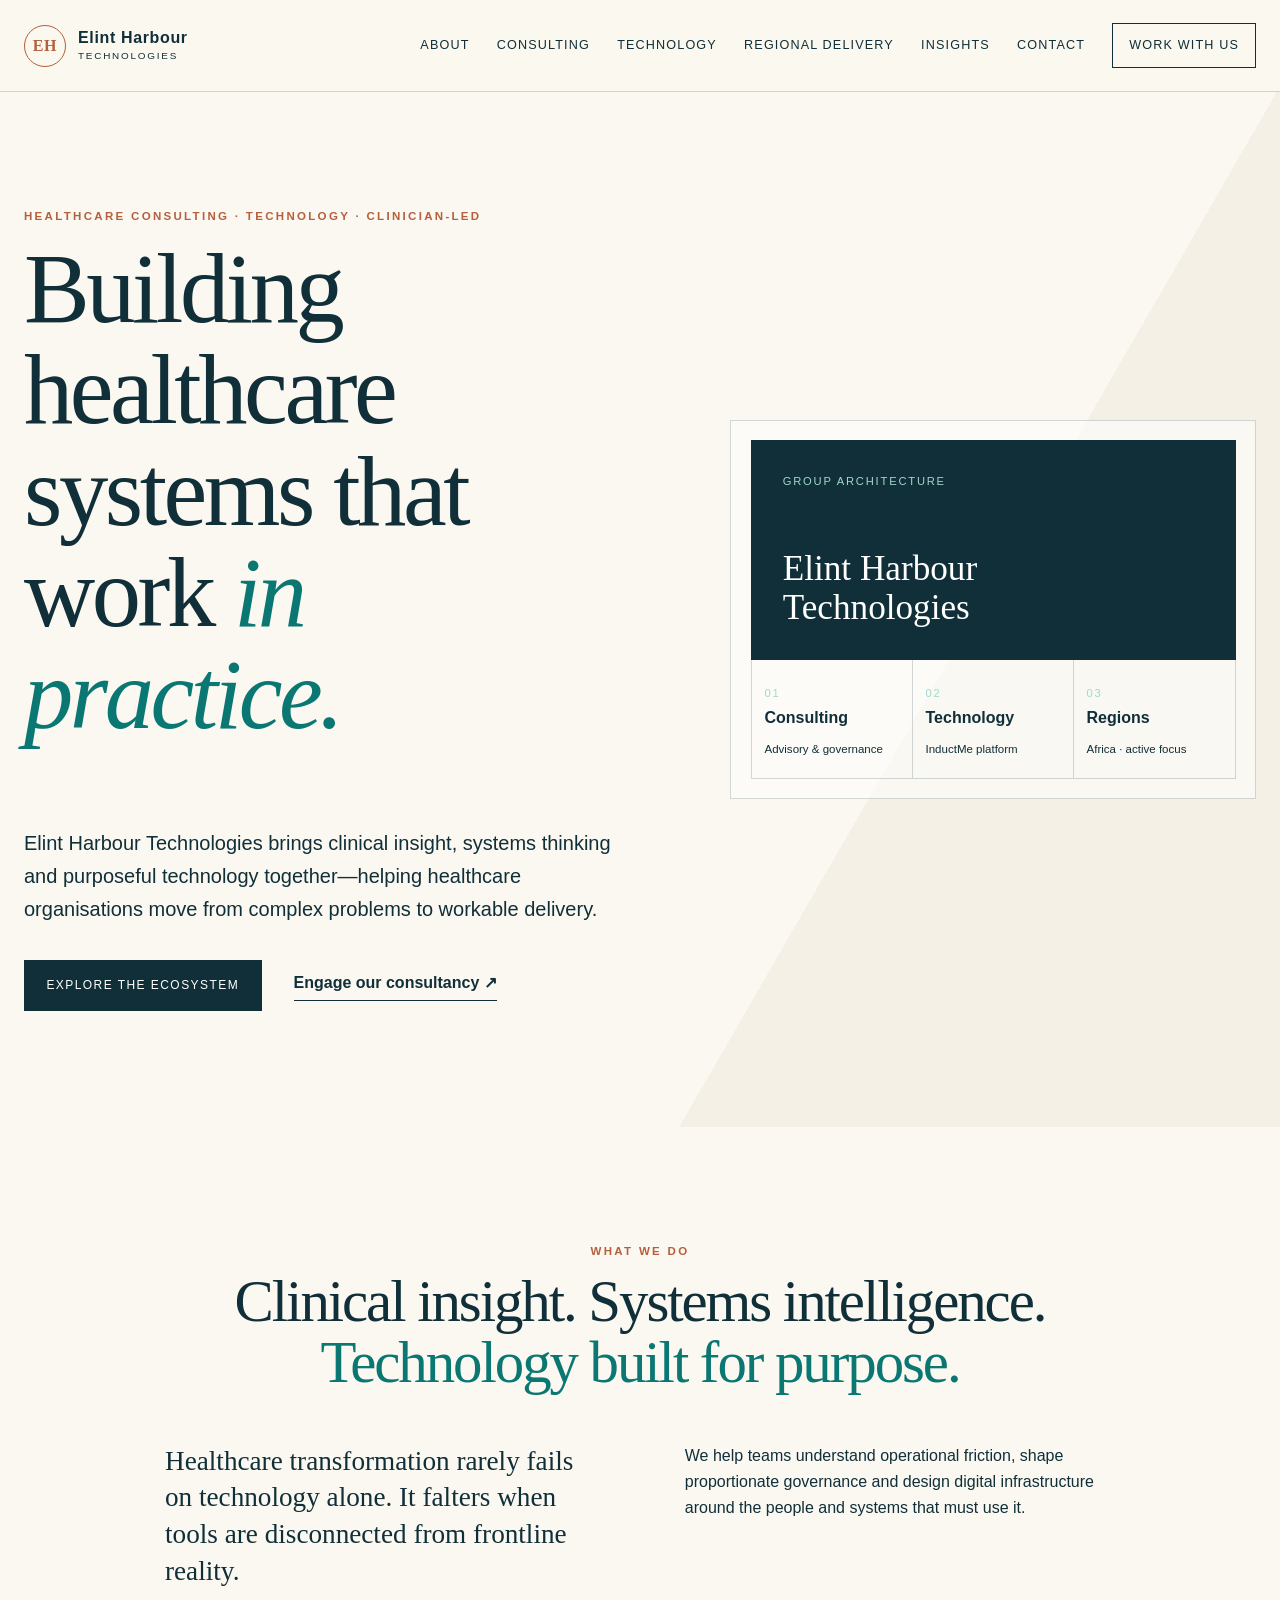
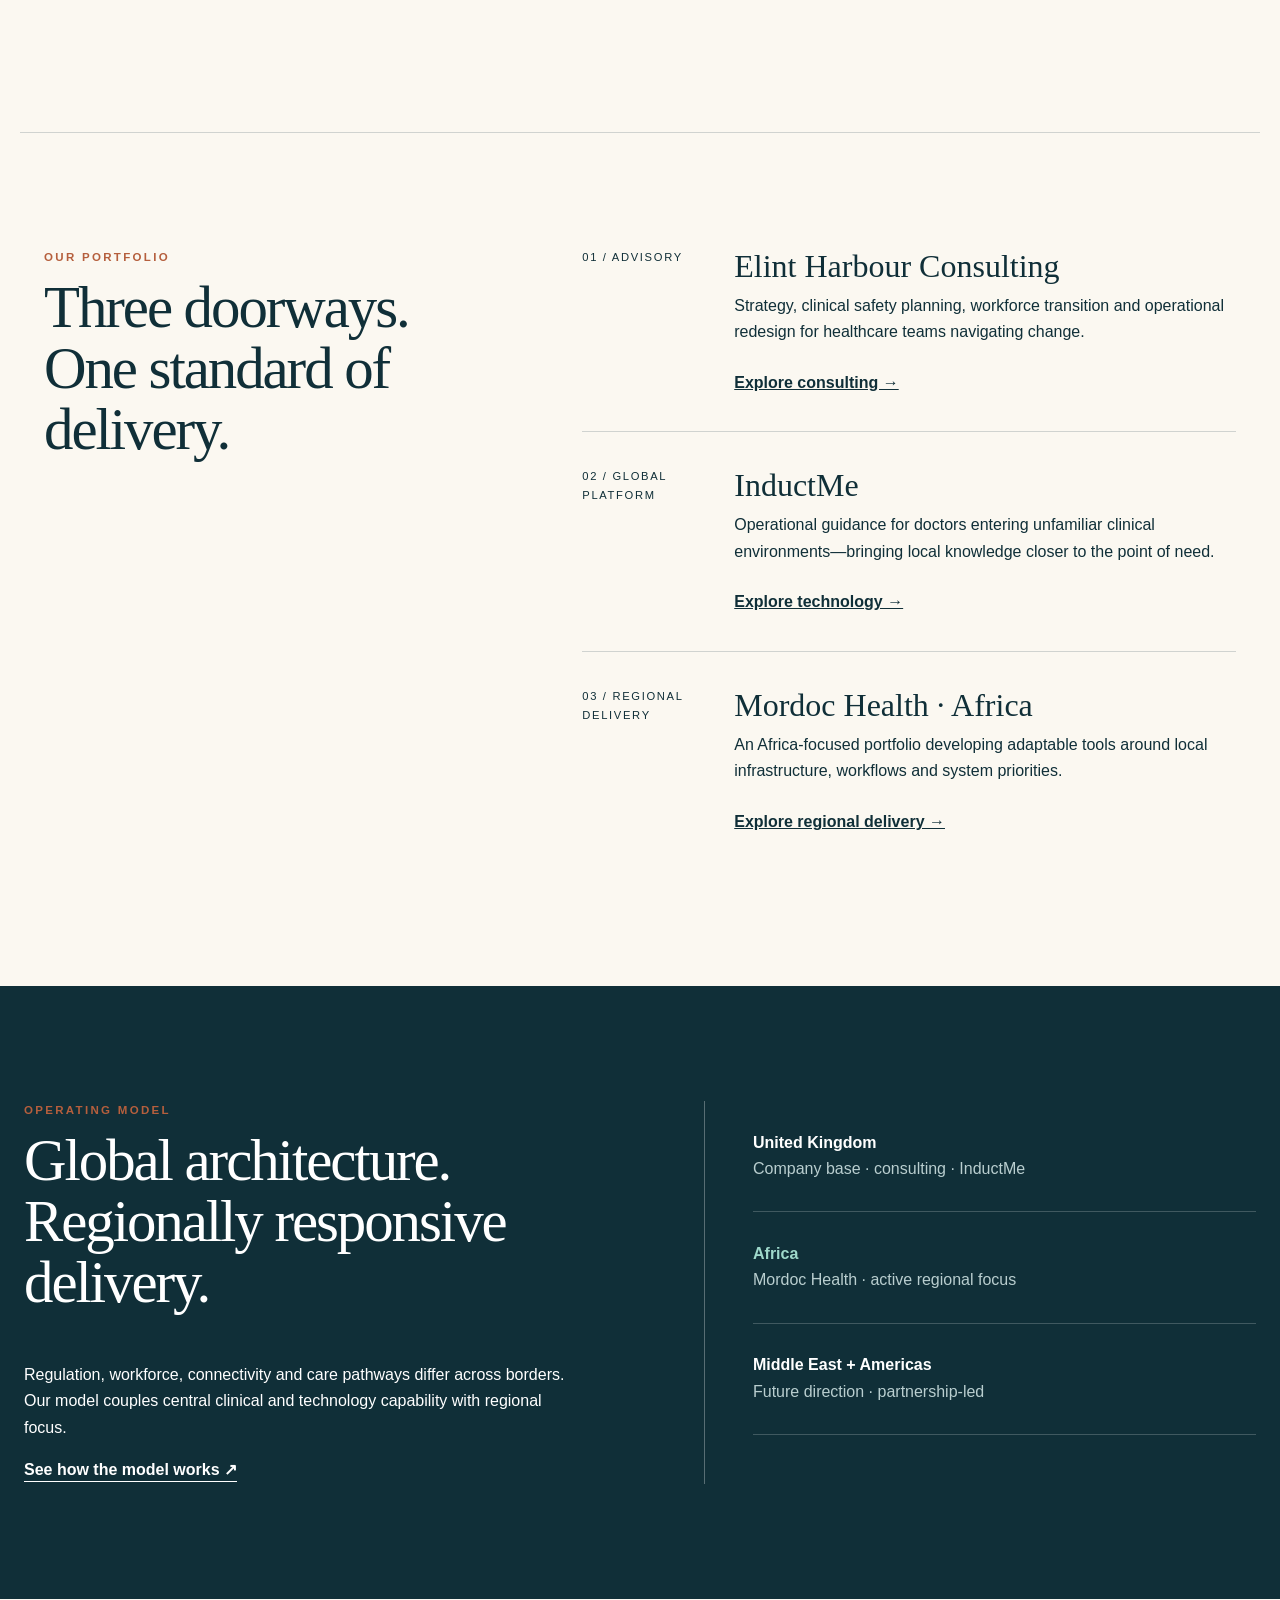
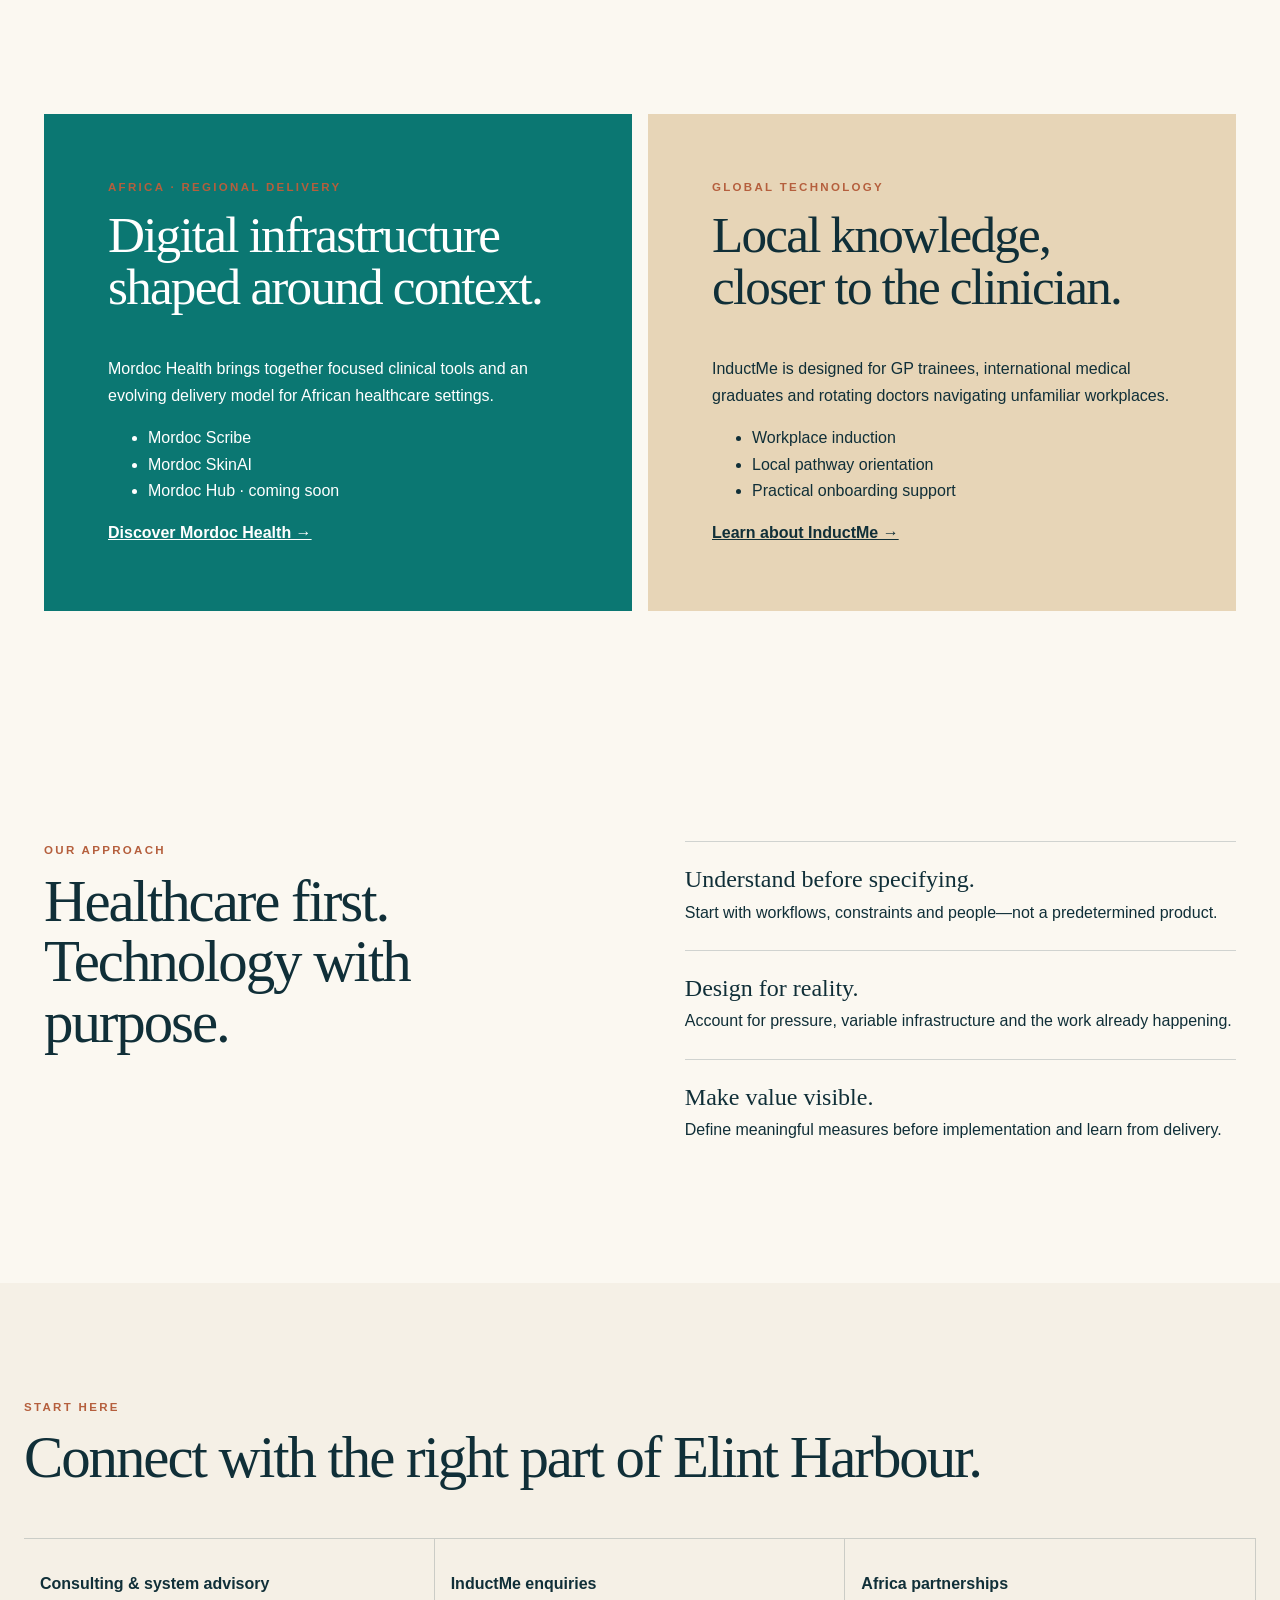
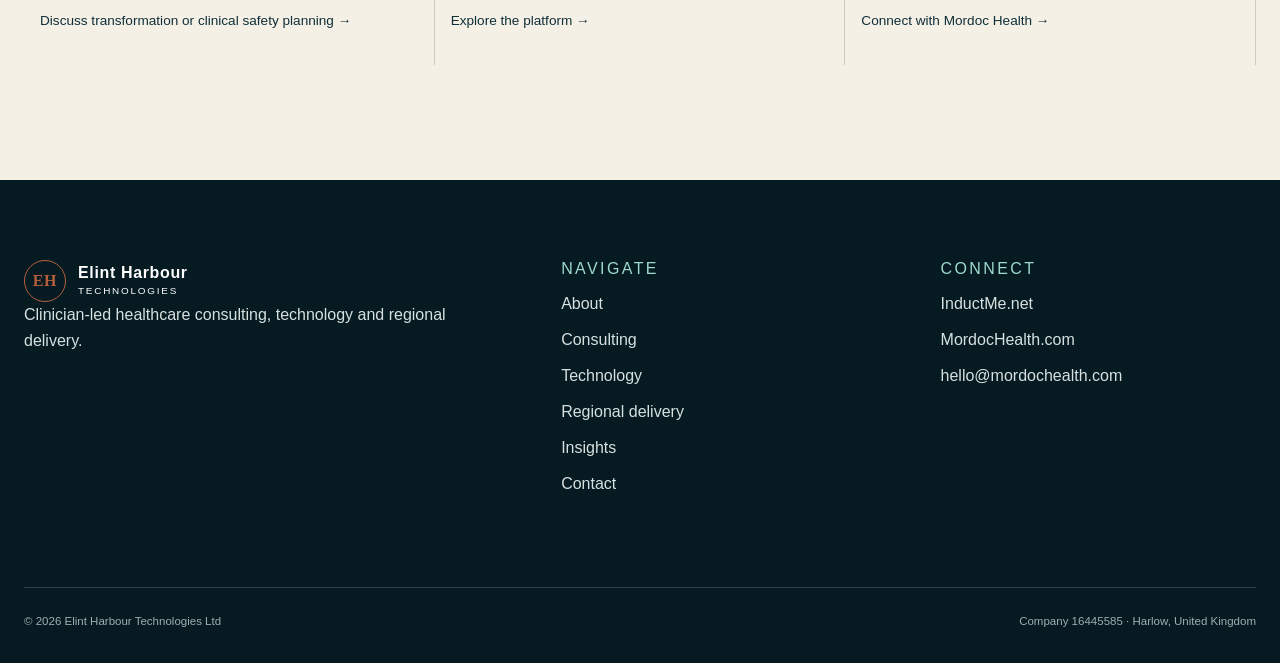
==== index.html @ cb21244c "Publish portfolio design option" ====
<!doctype html><html lang="en-GB"><head><meta charset="utf-8"><meta name="viewport" content="width=device-width,initial-scale=1"><title>Elint Harbour Technologies | Healthcare systems that work in practice</title><meta name="description" content="Clinician-led healthcare consulting, technology and regional delivery."><meta name="theme-color" content="#102f38"><link rel="stylesheet" href="assets/css/site.css"><script defer src="assets/js/site.js"></script></head><body><a class="skip" href="#main">Skip to content</a><header class="site-header"><a class="brand" href=""><span class="brand-mark">EH</span><span>Elint Harbour<small>Technologies</small></span></a><button class="menu" type="button" aria-expanded="false" aria-controls="primary-nav"><span>Menu</span><i></i></button><nav id="primary-nav" aria-label="Primary navigation"><a href="about/">About</a><a href="consulting/">Consulting</a><a href="technology/">Technology</a><a href="regional-delivery/">Regional delivery</a><a href="insights/">Insights</a><a href="contact/">Contact</a><a class="nav-cta" href="contact/">Work with us</a></nav></header><main id="main"><section class="home-hero"><div class="hero-copy"><p class="eyebrow">Healthcare consulting · Technology · Clinician-led</p><h1>Building healthcare systems that work <em>in practice.</em></h1><p>Elint Harbour Technologies brings clinical insight, systems thinking and purposeful technology together—helping healthcare organisations move from complex problems to workable delivery.</p><div class="actions"><a class="button" href="#portfolio">Explore the ecosystem</a><a class="text-link" href="consulting/">Engage our consultancy <span>↗</span></a></div></div><div class="system-map" aria-label="Elint Harbour operating model"><div class="map-head"><span>Group architecture</span><strong>Elint Harbour<br>Technologies</strong></div><div class="map-grid"><a href="consulting/"><small>01</small><b>Consulting</b><span>Advisory & governance</span></a><a href="technology/"><small>02</small><b>Technology</b><span>InductMe platform</span></a><a href="regional-delivery/"><small>03</small><b>Regions</b><span>Africa · active focus</span></a></div></div></section>
<section class="statement"><p class="eyebrow">What we do</p><h2>Clinical insight. Systems intelligence.<br><span>Technology built for purpose.</span></h2><div class="split"><p class="lead">Healthcare transformation rarely fails on technology alone. It falters when tools are disconnected from frontline reality.</p><p>We help teams understand operational friction, shape proportionate governance and design digital infrastructure around the people and systems that must use it.</p></div></section>
<section class="pillars" id="portfolio"><div class="section-intro"><p class="eyebrow">Our portfolio</p><h2>Three doorways.<br>One standard of delivery.</h2></div><div class="pillar-list"><article><span>01 / Advisory</span><h3>Elint Harbour Consulting</h3><p>Strategy, clinical safety planning, workforce transition and operational redesign for healthcare teams navigating change.</p><a href="consulting/">Explore consulting →</a></article><article><span>02 / Global platform</span><h3>InductMe</h3><p>Operational guidance for doctors entering unfamiliar clinical environments—bringing local knowledge closer to the point of need.</p><a href="technology/">Explore technology →</a></article><article><span>03 / Regional delivery</span><h3>Mordoc Health · Africa</h3><p>An Africa-focused portfolio developing adaptable tools around local infrastructure, workflows and system priorities.</p><a href="regional-delivery/">Explore regional delivery →</a></article></div></section>
<section class="model"><div><p class="eyebrow">Operating model</p><h2>Global architecture.<br>Regionally responsive delivery.</h2><p>Regulation, workforce, connectivity and care pathways differ across borders. Our model couples central clinical and technology capability with regional focus.</p><a class="text-link light" href="regional-delivery/">See how the model works <span>↗</span></a></div><div class="geo-lines"><div><b>United Kingdom</b><span>Company base · consulting · InductMe</span></div><div class="active"><b>Africa</b><span>Mordoc Health · active regional focus</span></div><div><b>Middle East + Americas</b><span>Future direction · partnership-led</span></div></div></section>
<section class="spotlight"><div class="spot-card teal"><p class="eyebrow">Africa · Regional delivery</p><h2>Digital infrastructure shaped around context.</h2><p>Mordoc Health brings together focused clinical tools and an evolving delivery model for African healthcare settings.</p><ul><li>Mordoc Scribe</li><li>Mordoc SkinAI</li><li>Mordoc Hub · coming soon</li></ul><a href="regional-delivery/">Discover Mordoc Health →</a></div><div class="spot-card sand"><p class="eyebrow">Global technology</p><h2>Local knowledge, closer to the clinician.</h2><p>InductMe is designed for GP trainees, international medical graduates and rotating doctors navigating unfamiliar workplaces.</p><ul><li>Workplace induction</li><li>Local pathway orientation</li><li>Practical onboarding support</li></ul><a href="technology/">Learn about InductMe →</a></div></section>
<section class="principles"><div class="section-intro"><p class="eyebrow">Our approach</p><h2>Healthcare first.<br>Technology with purpose.</h2></div><ol><li><b>Understand before specifying.</b><span>Start with workflows, constraints and people—not a predetermined product.</span></li><li><b>Design for reality.</b><span>Account for pressure, variable infrastructure and the work already happening.</span></li><li><b>Make value visible.</b><span>Define meaningful measures before implementation and learn from delivery.</span></li></ol></section>
<section class="directory"><p class="eyebrow">Start here</p><h2>Connect with the right part of Elint Harbour.</h2><div><a href="contact/#consulting"><b>Consulting & system advisory</b><span>Discuss transformation or clinical safety planning →</span></a><a href="contact/#inductme"><b>InductMe enquiries</b><span>Explore the platform →</span></a><a href="contact/#mordoc"><b>Africa partnerships</b><span>Connect with Mordoc Health →</span></a></div></section></main><footer><div class="footer-grid"><div><a class="brand inverse" href=""><span class="brand-mark">EH</span><span>Elint Harbour<small>Technologies</small></span></a><p>Clinician-led healthcare consulting, technology and regional delivery.</p></div><div><h2>Navigate</h2><a href="about/">About</a><a href="consulting/">Consulting</a><a href="technology/">Technology</a><a href="regional-delivery/">Regional delivery</a><a href="insights/">Insights</a><a href="contact/">Contact</a></div><div><h2>Connect</h2><a href="https://inductme.net/">InductMe.net</a><a href="https://mordochealth.com/">MordocHealth.com</a><a href="mailto:hello@mordochealth.com">hello@mordochealth.com</a></div></div><div class="legal"><span>© 2026 Elint Harbour Technologies Ltd</span><span>Company 16445585 · Harlow, United Kingdom</span></div></footer></body></html>
---- assets/css/site.css ----
:root{--ink:#102f38;--navy:#0a2530;--teal:#0b7772;--teal2:#9ed9cb;--ivory:#f5f0e6;--paper:#fbf8f1;--sand:#e7d5b7;--copper:#b55f3d;--line:rgba(16,47,56,.18);--max:1240px}*{box-sizing:border-box}html{scroll-behavior:smooth}body{margin:0;background:var(--paper);color:var(--ink);font:16px/1.65 Arial,Helvetica,sans-serif}a{color:inherit}h1,h2,h3,p{margin-top:0}h1,h2{font-family:Georgia,'Times New Roman',serif;font-weight:400;line-height:1.03;letter-spacing:-.035em}h1{font-size:clamp(3.4rem,7.7vw,7.4rem)}h2{font-size:clamp(2.25rem,4.6vw,4.8rem)}h3{font-size:1.4rem}.skip{position:fixed;z-index:20;top:-100px;left:1rem;background:#fff;padding:.8rem}.skip:focus{top:1rem}.site-header{height:92px;padding:0 max(24px,calc((100vw - var(--max))/2));display:flex;align-items:center;justify-content:space-between;border-bottom:1px solid var(--line);background:rgba(251,248,241,.96);position:relative;z-index:10}.brand{display:flex;align-items:center;gap:.75rem;text-decoration:none;font-weight:700;letter-spacing:.04em;line-height:1}.brand small{display:block;font-size:.62rem;text-transform:uppercase;letter-spacing:.18em;margin-top:.3rem;font-weight:400}.brand-mark{display:grid;place-items:center;width:42px;height:42px;border:1px solid var(--copper);border-radius:50%;font-family:Georgia,serif;color:var(--copper)}nav{display:flex;align-items:center;gap:1.7rem}nav a{text-decoration:none;font-size:.79rem;text-transform:uppercase;letter-spacing:.09em;white-space:nowrap}nav a[aria-current=page]{color:var(--copper)}.nav-cta{border:1px solid var(--ink);padding:.7rem 1rem}.menu{display:none}.home-hero,.page-hero,.statement,.pillars,.model,.spotlight,.principles,.directory,.capabilities,.audience,.product-focus,.boundary,.regional-grid,.roadmap,.future-regions,.founders,.company-facts,.themes,.contact-paths{max-width:var(--max);margin:auto;padding:clamp(70px,9vw,130px) 24px}.home-hero{max-width:none;padding-left:max(24px,calc((100vw - var(--max))/2));padding-right:max(24px,calc((100vw - var(--max))/2));min-height:730px;display:grid;grid-template-columns:1.08fr .92fr;gap:7vw;align-items:center;background:linear-gradient(120deg,var(--paper) 0 68%,var(--ivory) 68%)}.home-hero h1 em{color:var(--teal);font-style:italic}.hero-copy>p:not(.eyebrow){font-size:1.25rem;max-width:680px}.eyebrow,.rule-label{text-transform:uppercase;letter-spacing:.2em;font-weight:bold;font-size:.72rem;color:var(--copper)}.actions{display:flex;align-items:center;gap:2rem;margin-top:2.1rem}.button{display:inline-block;background:var(--ink);color:white;text-decoration:none;padding:1rem 1.4rem;text-transform:uppercase;letter-spacing:.12em;font-size:.75rem}.text-link{font-weight:bold;text-decoration:none;border-bottom:1px solid;padding-bottom:.2rem}.system-map{border:1px solid var(--line);padding:1.2rem;background:rgba(255,255,255,.55)}.map-head{min-height:220px;background:var(--ink);color:white;padding:2rem;display:flex;flex-direction:column;justify-content:space-between}.map-head span,.map-grid small{font-size:.7rem;text-transform:uppercase;letter-spacing:.16em;color:var(--teal2)}.map-head strong{font:2.2rem/1.1 Georgia,serif}.map-grid{display:grid;grid-template-columns:repeat(3,1fr);border:1px solid var(--line);border-top:0}.map-grid a{padding:1.2rem .8rem;text-decoration:none;border-right:1px solid var(--line)}.map-grid a:last-child{border:0}.map-grid b,.map-grid span{display:block}.map-grid span{font-size:.72rem;margin-top:.5rem}.statement{text-align:center}.statement h2 span{color:var(--teal)}.split{display:grid;grid-template-columns:1fr 1fr;gap:7vw;text-align:left;max-width:950px;margin:3rem auto 0}.split .lead{font:1.7rem/1.35 Georgia,serif}.pillars{display:grid;grid-template-columns:.8fr 1.2fr;gap:8vw;border-top:1px solid var(--line)}.pillar-list article{padding:2.2rem 0;border-top:1px solid var(--line);display:grid;grid-template-columns:120px 1fr;gap:.5rem 2rem}.pillar-list article:first-child{border-top:0;padding-top:0}.pillar-list span{grid-row:1/4;text-transform:uppercase;font-size:.7rem;letter-spacing:.15em}.pillar-list h3{font:2rem Georgia,serif;margin:0}.pillar-list a{font-weight:bold}.model{max-width:none;background:var(--ink);color:white;padding-left:max(24px,calc((100vw - var(--max))/2));padding-right:max(24px,calc((100vw - var(--max))/2));display:grid;grid-template-columns:1fr 1fr;gap:10vw}.model p{max-width:570px}.light{color:white}.geo-lines{border-left:1px solid rgba(255,255,255,.3);padding-left:3rem}.geo-lines div{padding:1.8rem 0;border-bottom:1px solid rgba(255,255,255,.2)}.geo-lines b,.geo-lines span{display:block}.geo-lines span{color:#b9cecf}.geo-lines .active b{color:var(--teal2)}.spotlight{display:grid;grid-template-columns:1fr 1fr;gap:1rem}.spot-card{padding:clamp(2rem,5vw,5rem)}.spot-card h2{font-size:clamp(2.4rem,4vw,4.4rem)}.spot-card a{font-weight:bold}.teal{background:var(--teal);color:white}.sand{background:var(--sand)}.principles{display:grid;grid-template-columns:1fr 1fr;gap:7vw}.principles ol{list-style:none;padding:0;margin:0;counter-reset:item}.principles li{border-top:1px solid var(--line);padding:1.5rem 0;display:grid;gap:.4rem}.principles li b{font:1.5rem Georgia,serif}.directory{background:var(--ivory);max-width:none;padding-left:max(24px,calc((100vw - var(--max))/2));padding-right:max(24px,calc((100vw - var(--max))/2))}.directory>div{display:grid;grid-template-columns:repeat(3,1fr);border-top:1px solid var(--line)}.directory a{padding:2rem 1rem;text-decoration:none;border-right:1px solid var(--line)}.directory b,.directory span{display:block}.directory span{margin-top:.8rem;font-size:.85rem}.page-hero{max-width:none;padding-left:max(24px,calc((100vw - var(--max))/2));padding-right:max(24px,calc((100vw - var(--max))/2));display:grid;grid-template-columns:180px 1fr 300px;gap:3vw;min-height:650px;align-items:center;background:var(--ivory)}.page-hero h1{font-size:clamp(3.5rem,6.5vw,6.6rem)}.orbit{width:260px;height:260px;border:1px solid var(--line);border-radius:50%;position:relative}.orbit i{position:absolute;inset:34%;border:1px solid var(--copper);border-radius:50%}.orbit b{position:absolute;font-size:.7rem;text-transform:uppercase;letter-spacing:.1em}.orbit b:nth-of-type(1){top:15px;left:100px}.orbit b:nth-of-type(2){bottom:20px;left:90px}.orbit b:nth-of-type(3){top:120px;right:-25px}.capabilities .section-intro,.founders .section-intro,.themes .section-intro{max-width:750px}.card-grid{display:grid;grid-template-columns:repeat(3,1fr);margin-top:4rem;border-left:1px solid var(--line);border-top:1px solid var(--line)}.card-grid article{padding:2.2rem;border-right:1px solid var(--line);border-bottom:1px solid var(--line);min-height:300px}.card-grid article>span,.products-stack article>span,.themes article>span,.contact-paths article>span{color:var(--copper);text-transform:uppercase;font-size:.68rem;letter-spacing:.14em}.card-grid h2{font-size:1.8rem;margin-top:3rem}.audience,.company-facts{background:var(--ink);color:white;max-width:none;padding-left:max(24px,calc((100vw - var(--max))/2));padding-right:max(24px,calc((100vw - var(--max))/2));display:grid;grid-template-columns:1fr 1fr;gap:8vw}.audience>p{font-size:1.3rem}.product-focus,.regional-grid{display:grid;gap:7vw}.product-identity{display:flex;align-items:center;gap:2rem}.product-identity img{width:90px;border-radius:20%}.feature-grid{display:grid;grid-template-columns:1fr 1fr;border-top:1px solid var(--line);border-left:1px solid var(--line)}.feature-grid article{padding:2rem;border-right:1px solid var(--line);border-bottom:1px solid var(--line)}.boundary{max-width:none;background:var(--teal);color:white;padding-left:max(24px,calc((100vw - var(--max))/2));padding-right:max(24px,calc((100vw - var(--max))/2))}.boundary h2,.boundary p{max-width:850px}.regional-grid{grid-template-columns:.8fr 1.2fr}.region-lead img{width:90px}.products-stack article{padding:2rem 0;border-top:1px solid var(--line)}.products-stack h2{font-size:2.5rem;margin:.5rem 0}.roadmap>div{display:grid;grid-template-columns:1fr 1fr;gap:1rem}.roadmap article{background:var(--ivory);padding:2rem}.future-regions{border-top:1px solid var(--line)}.future-regions h2{font-size:3rem}.founder-grid{display:grid;grid-template-columns:1fr 1fr;gap:1rem;margin-top:4rem}.founder-grid article{background:var(--ivory);padding:3rem}.monogram{width:70px;height:70px;border-radius:50%;display:grid;place-items:center;border:1px solid var(--copper);color:var(--copper);font:1.5rem Georgia,serif;margin-bottom:3rem}.founder-grid h2{font-size:2.2rem}.company-facts dl{margin:0}.company-facts dl div{padding:1rem 0;border-top:1px solid rgba(255,255,255,.2)}dt{text-transform:uppercase;letter-spacing:.12em;font-size:.65rem;color:var(--teal2)}dd{margin:.3rem 0}.themes article{display:grid;grid-template-columns:140px 1fr 1fr;gap:2rem;padding:2.5rem 0;border-top:1px solid var(--line)}.themes article h2{font-size:2.2rem}.contact-paths{display:grid;grid-template-columns:1fr 1fr}.contact-paths article{padding:3rem;border:1px solid var(--line);margin:-1px 0 0 -1px;scroll-margin-top:20px}.contact-paths h2{font-size:2.5rem;margin-top:1rem}.contact-paths a{font-weight:bold}footer{background:#061a22;color:#d7e1df;padding:5rem max(24px,calc((100vw - var(--max))/2)) 2rem}.footer-grid{display:grid;grid-template-columns:1.5fr 1fr 1fr;gap:5vw}.inverse{color:white}.footer-grid>div>a:not(.brand){display:block;margin:.6rem 0;text-decoration:none}.footer-grid h2{font:1rem Arial,sans-serif;text-transform:uppercase;letter-spacing:.15em;color:var(--teal2)}.legal{display:flex;justify-content:space-between;margin-top:5rem;padding-top:1.5rem;border-top:1px solid #294049;font-size:.72rem;color:#9bb0b0}:focus-visible{outline:3px solid var(--copper);outline-offset:4px}@media(max-width:1000px){.site-header{height:76px}.menu{display:flex;align-items:center;gap:.7rem;background:none;border:0;padding:.8rem;font:inherit}.menu i,.menu i:before,.menu i:after{content:"";display:block;width:22px;height:1px;background:var(--ink);position:relative}.menu i:before{position:absolute;top:-6px}.menu i:after{position:absolute;top:6px}.site-header nav{display:none;position:absolute;top:76px;left:0;right:0;background:var(--paper);padding:1rem 24px 2rem;flex-direction:column;align-items:stretch;border-bottom:1px solid var(--line)}.site-header nav.open{display:flex}.site-header nav a{font-size:.9rem;padding:.55rem}.home-hero,.page-hero{grid-template-columns:1fr;min-height:auto}.home-hero{padding-top:80px;padding-bottom:80px;background:var(--paper)}.page-hero{padding-top:80px;padding-bottom:80px}.rule-label{align-self:end}.orbit{display:none}.pillars,.principles,.model,.regional-grid,.audience,.company-facts{grid-template-columns:1fr}.card-grid{grid-template-columns:1fr 1fr}.audience{gap:1rem}.directory>div{grid-template-columns:1fr}.directory a{border-bottom:1px solid var(--line);border-right:0}.themes article{grid-template-columns:100px 1fr}.themes article p{grid-column:2}.footer-grid{grid-template-columns:1fr 1fr}.footer-grid>div:first-child{grid-column:1/3}}@media(max-width:650px){h1{font-size:3.35rem}.home-hero h1{font-size:3.55rem}.actions{align-items:flex-start;flex-direction:column;gap:1.2rem}.map-grid{grid-template-columns:1fr}.map-grid a{border-right:0;border-bottom:1px solid var(--line)}.split,.spotlight,.founder-grid,.feature-grid,.roadmap>div,.contact-paths{grid-template-columns:1fr}.pillars{gap:3rem}.pillar-list article{grid-template-columns:1fr}.pillar-list span{grid-row:auto}.card-grid{grid-template-columns:1fr}.card-grid article{min-height:auto}.product-identity{align-items:flex-start}.themes article{grid-template-columns:1fr;gap:.5rem}.themes article p{grid-column:1}.footer-grid{grid-template-columns:1fr}.footer-grid>div:first-child{grid-column:auto}.legal{flex-direction:column;gap:.5rem}.page-hero{min-height:500px}.founder-grid article,.contact-paths article{padding:2rem}}
@media(prefers-reduced-motion:reduce){html{scroll-behavior:auto}*{animation:none!important;transition:none!important}}
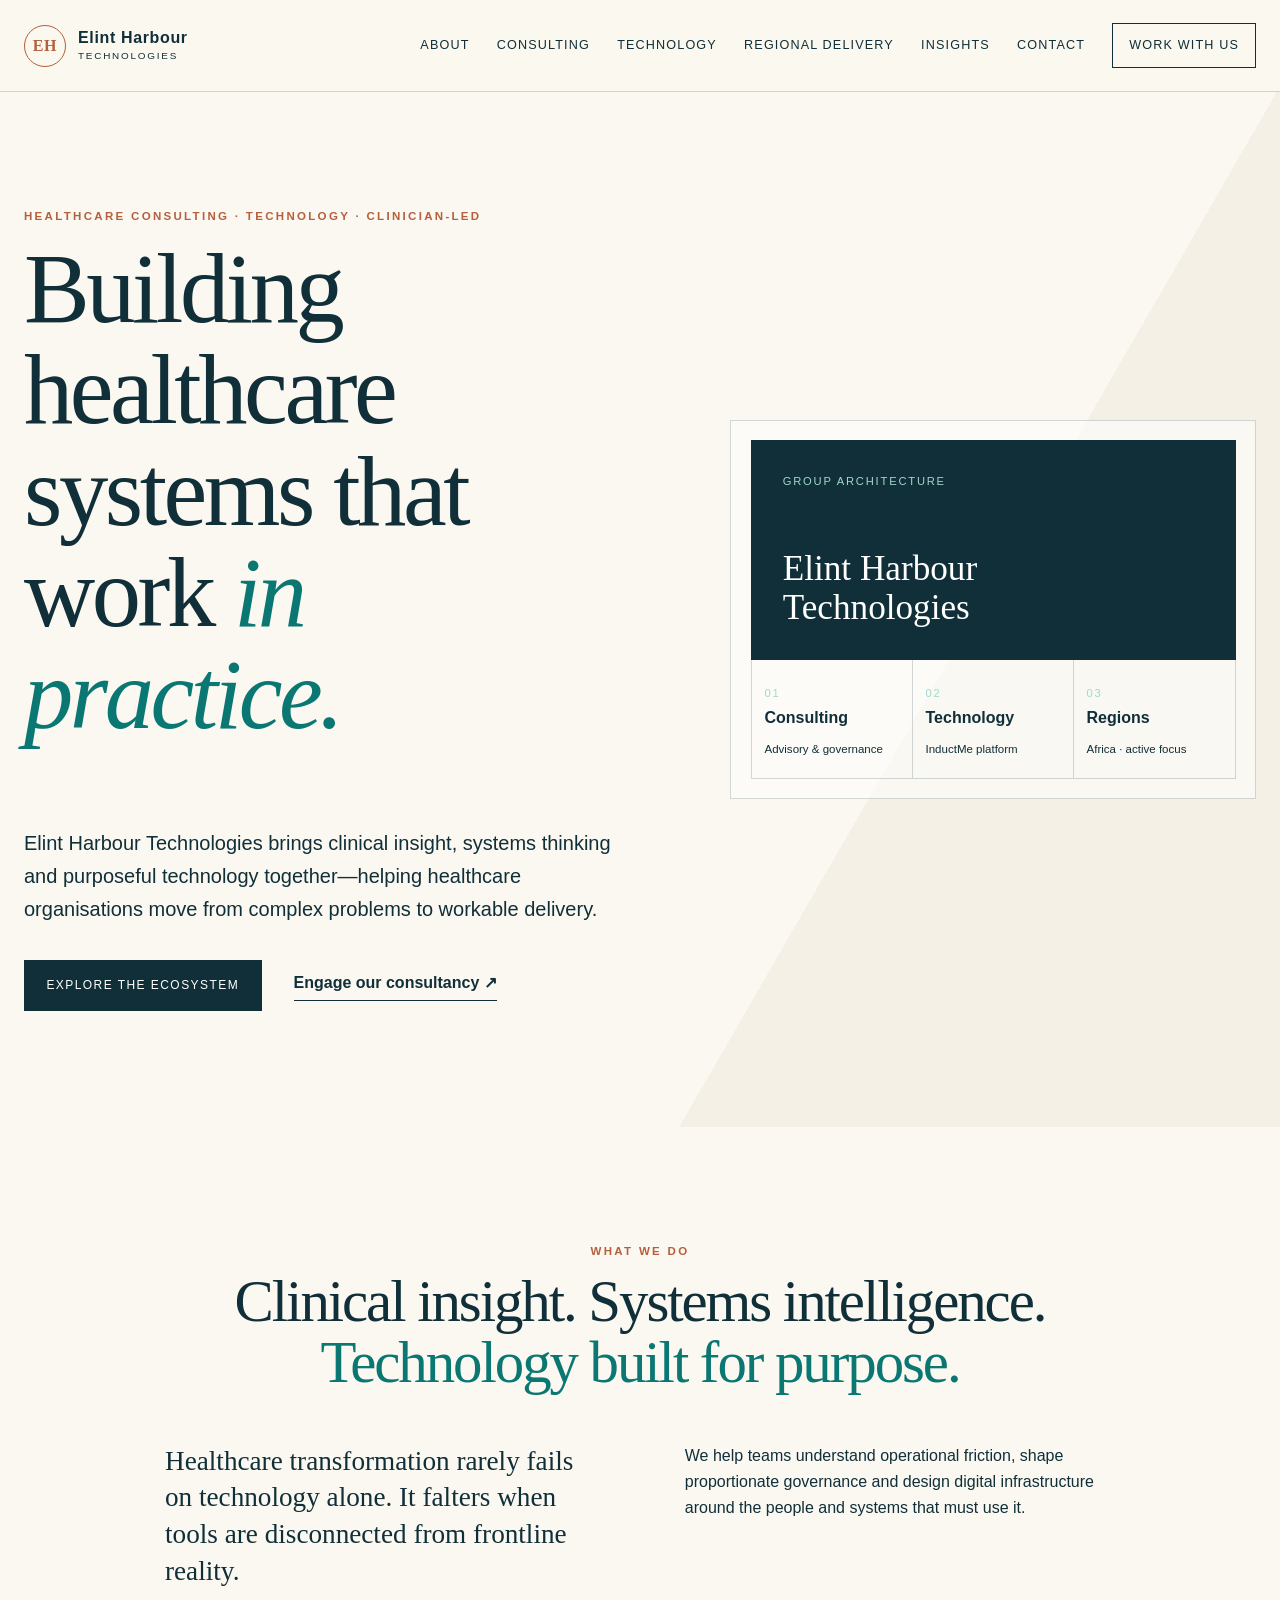
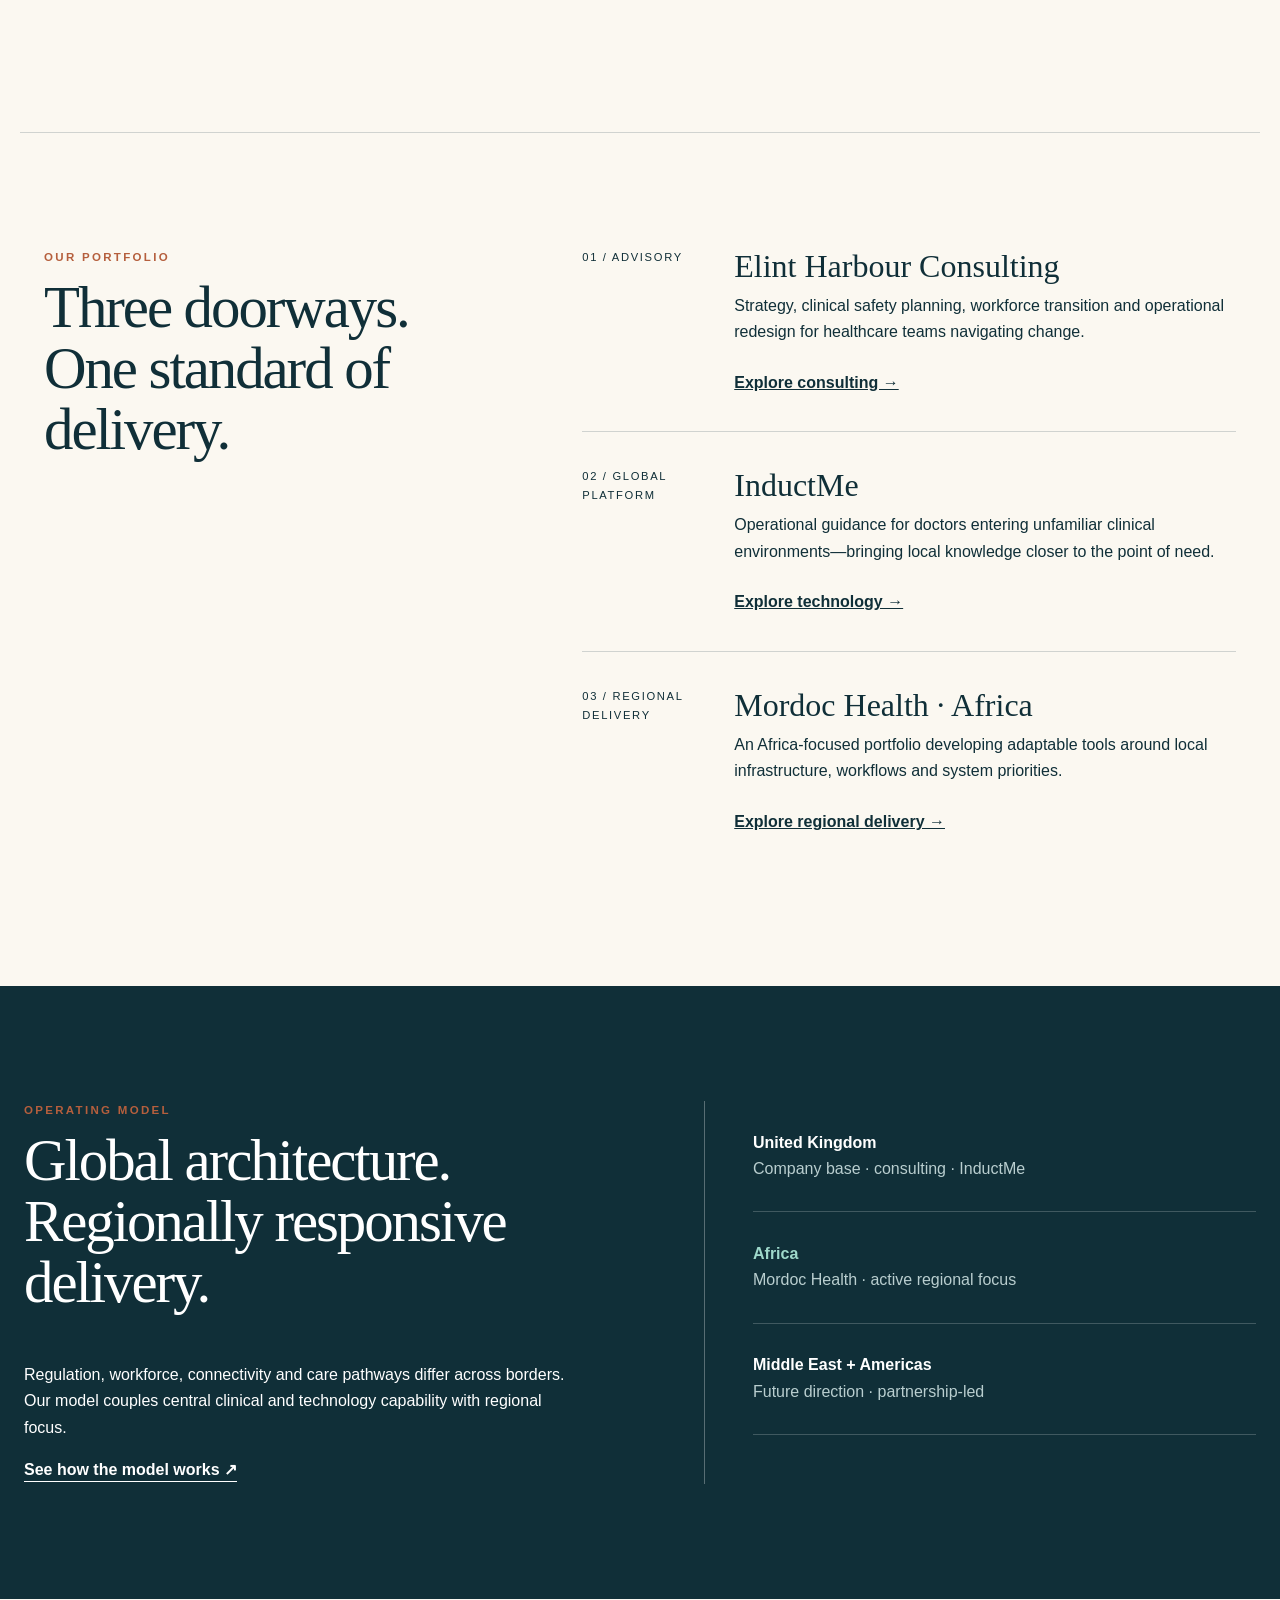
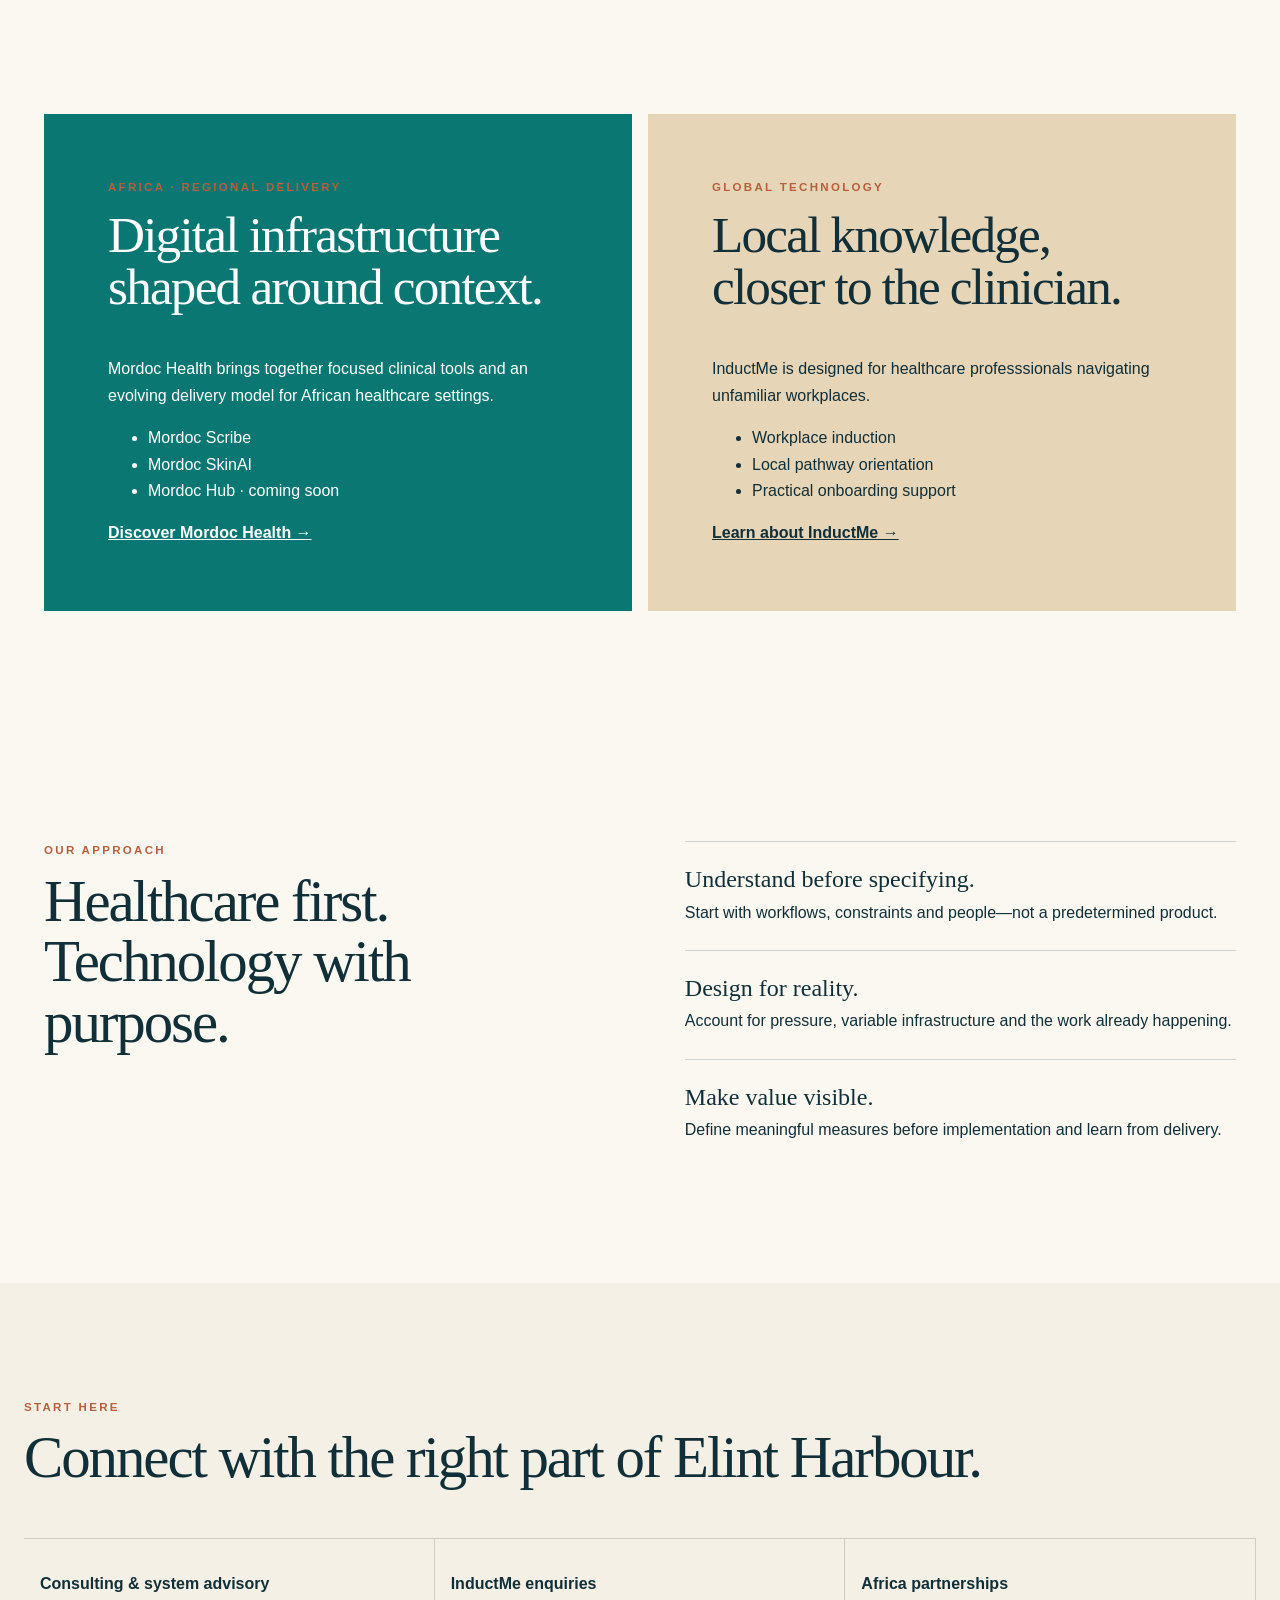
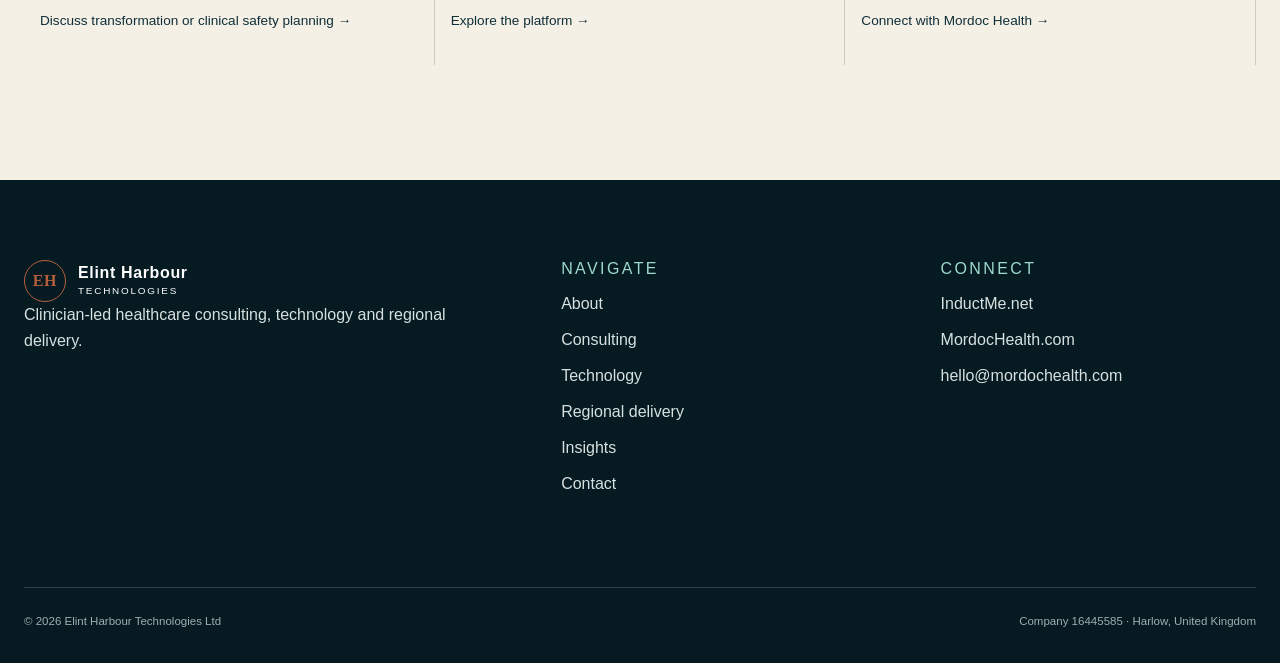
==== commit f8e67b6d: "Add spotlight section for regional delivery and technology Added spotlight section for regional deli" ====
--- a/index.html
+++ b/index.html
@@ -2,6 +2,6 @@
 <section class="statement"><p class="eyebrow">What we do</p><h2>Clinical insight. Systems intelligence.<br><span>Technology built for purpose.</span></h2><div class="split"><p class="lead">Healthcare transformation rarely fails on technology alone. It falters when tools are disconnected from frontline reality.</p><p>We help teams understand operational friction, shape proportionate governance and design digital infrastructure around the people and systems that must use it.</p></div></section>
 <section class="pillars" id="portfolio"><div class="section-intro"><p class="eyebrow">Our portfolio</p><h2>Three doorways.<br>One standard of delivery.</h2></div><div class="pillar-list"><article><span>01 / Advisory</span><h3>Elint Harbour Consulting</h3><p>Strategy, clinical safety planning, workforce transition and operational redesign for healthcare teams navigating change.</p><a href="consulting/">Explore consulting →</a></article><article><span>02 / Global platform</span><h3>InductMe</h3><p>Operational guidance for doctors entering unfamiliar clinical environments—bringing local knowledge closer to the point of need.</p><a href="technology/">Explore technology →</a></article><article><span>03 / Regional delivery</span><h3>Mordoc Health · Africa</h3><p>An Africa-focused portfolio developing adaptable tools around local infrastructure, workflows and system priorities.</p><a href="regional-delivery/">Explore regional delivery →</a></article></div></section>
 <section class="model"><div><p class="eyebrow">Operating model</p><h2>Global architecture.<br>Regionally responsive delivery.</h2><p>Regulation, workforce, connectivity and care pathways differ across borders. Our model couples central clinical and technology capability with regional focus.</p><a class="text-link light" href="regional-delivery/">See how the model works <span>↗</span></a></div><div class="geo-lines"><div><b>United Kingdom</b><span>Company base · consulting · InductMe</span></div><div class="active"><b>Africa</b><span>Mordoc Health · active regional focus</span></div><div><b>Middle East + Americas</b><span>Future direction · partnership-led</span></div></div></section>
-<section class="spotlight"><div class="spot-card teal"><p class="eyebrow">Africa · Regional delivery</p><h2>Digital infrastructure shaped around context.</h2><p>Mordoc Health brings together focused clinical tools and an evolving delivery model for African healthcare settings.</p><ul><li>Mordoc Scribe</li><li>Mordoc SkinAI</li><li>Mordoc Hub · coming soon</li></ul><a href="regional-delivery/">Discover Mordoc Health →</a></div><div class="spot-card sand"><p class="eyebrow">Global technology</p><h2>Local knowledge, closer to the clinician.</h2><p>InductMe is designed for GP trainees, international medical graduates and rotating doctors navigating unfamiliar workplaces.</p><ul><li>Workplace induction</li><li>Local pathway orientation</li><li>Practical onboarding support</li></ul><a href="technology/">Learn about InductMe →</a></div></section>
+<section class="spotlight"><div class="spot-card teal"><p class="eyebrow">Africa · Regional delivery</p><h2>Digital infrastructure shaped around context.</h2><p>Mordoc Health brings together focused clinical tools and an evolving delivery model for African healthcare settings.</p><ul><li>Mordoc Scribe</li><li>Mordoc SkinAI</li><li>Mordoc Hub · coming soon</li></ul><a href="regional-delivery/">Discover Mordoc Health →</a></div><div class="spot-card sand"><p class="eyebrow">Global technology</p><h2>Local knowledge, closer to the clinician.</h2><p>InductMe is designed for healthcare professsionals navigating unfamiliar workplaces.</p><ul><li>Workplace induction</li><li>Local pathway orientation</li><li>Practical onboarding support</li></ul><a href="technology/">Learn about InductMe →</a></div></section>
 <section class="principles"><div class="section-intro"><p class="eyebrow">Our approach</p><h2>Healthcare first.<br>Technology with purpose.</h2></div><ol><li><b>Understand before specifying.</b><span>Start with workflows, constraints and people—not a predetermined product.</span></li><li><b>Design for reality.</b><span>Account for pressure, variable infrastructure and the work already happening.</span></li><li><b>Make value visible.</b><span>Define meaningful measures before implementation and learn from delivery.</span></li></ol></section>
-<section class="directory"><p class="eyebrow">Start here</p><h2>Connect with the right part of Elint Harbour.</h2><div><a href="contact/#consulting"><b>Consulting & system advisory</b><span>Discuss transformation or clinical safety planning →</span></a><a href="contact/#inductme"><b>InductMe enquiries</b><span>Explore the platform →</span></a><a href="contact/#mordoc"><b>Africa partnerships</b><span>Connect with Mordoc Health →</span></a></div></section></main><footer><div class="footer-grid"><div><a class="brand inverse" href=""><span class="brand-mark">EH</span><span>Elint Harbour<small>Technologies</small></span></a><p>Clinician-led healthcare consulting, technology and regional delivery.</p></div><div><h2>Navigate</h2><a href="about/">About</a><a href="consulting/">Consulting</a><a href="technology/">Technology</a><a href="regional-delivery/">Regional delivery</a><a href="insights/">Insights</a><a href="contact/">Contact</a></div><div><h2>Connect</h2><a href="https://inductme.net/">InductMe.net</a><a href="https://mordochealth.com/">MordocHealth.com</a><a href="mailto:hello@mordochealth.com">hello@mordochealth.com</a></div></div><div class="legal"><span>© 2026 Elint Harbour Technologies Ltd</span><span>Company 16445585 · Harlow, United Kingdom</span></div></footer></body></html>+<section class="directory"><p class="eyebrow">Start here</p><h2>Connect with the right part of Elint Harbour.</h2><div><a href="contact/#consulting"><b>Consulting & system advisory</b><span>Discuss transformation or clinical safety planning →</span></a><a href="contact/#inductme"><b>InductMe enquiries</b><span>Explore the platform →</span></a><a href="contact/#mordoc"><b>Africa partnerships</b><span>Connect with Mordoc Health →</span></a></div></section></main><footer><div class="footer-grid"><div><a class="brand inverse" href=""><span class="brand-mark">EH</span><span>Elint Harbour<small>Technologies</small></span></a><p>Clinician-led healthcare consulting, technology and regional delivery.</p></div><div><h2>Navigate</h2><a href="about/">About</a><a href="consulting/">Consulting</a><a href="technology/">Technology</a><a href="regional-delivery/">Regional delivery</a><a href="insights/">Insights</a><a href="contact/">Contact</a></div><div><h2>Connect</h2><a href="https://inductme.net/">InductMe.net</a><a href="https://mordochealth.com/">MordocHealth.com</a><a href="mailto:hello@mordochealth.com">hello@mordochealth.com</a></div></div><div class="legal"><span>© 2026 Elint Harbour Technologies Ltd</span><span>Company 16445585 · Harlow, United Kingdom</span></div></footer></body></html>
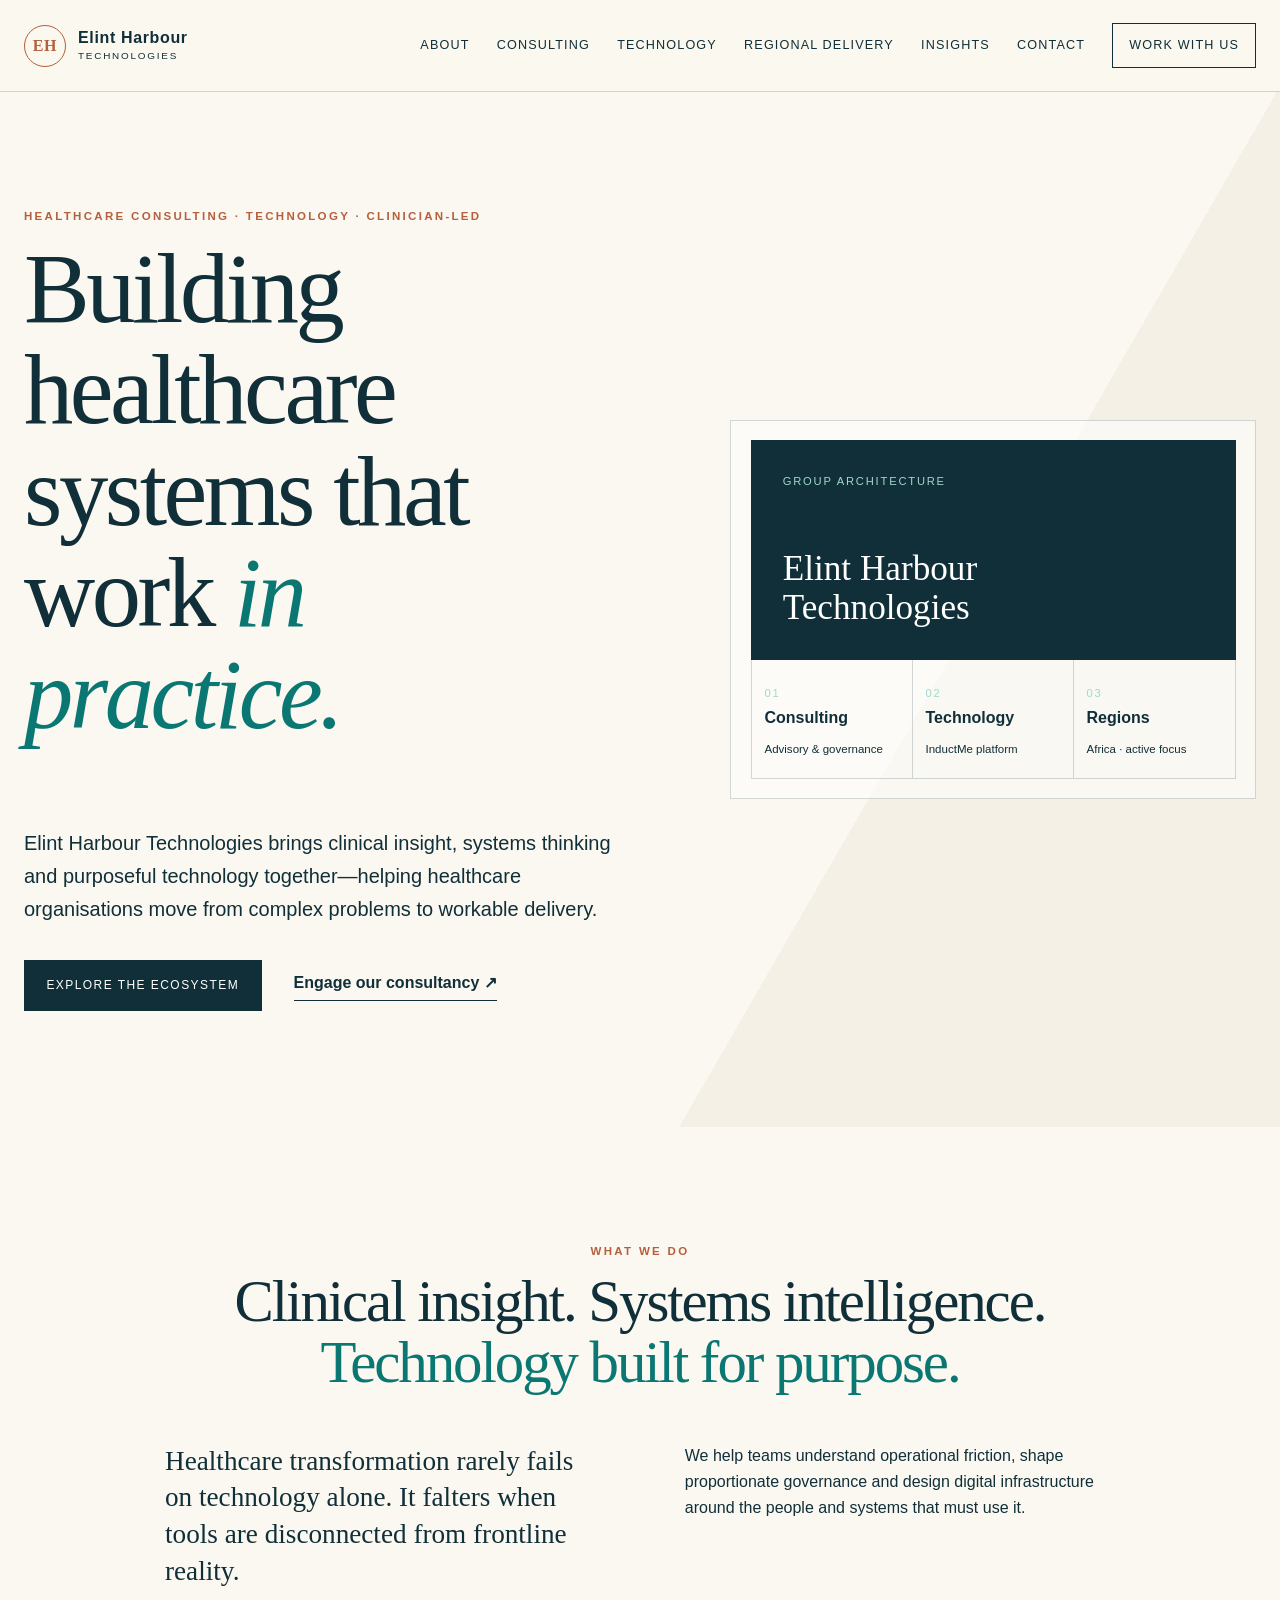
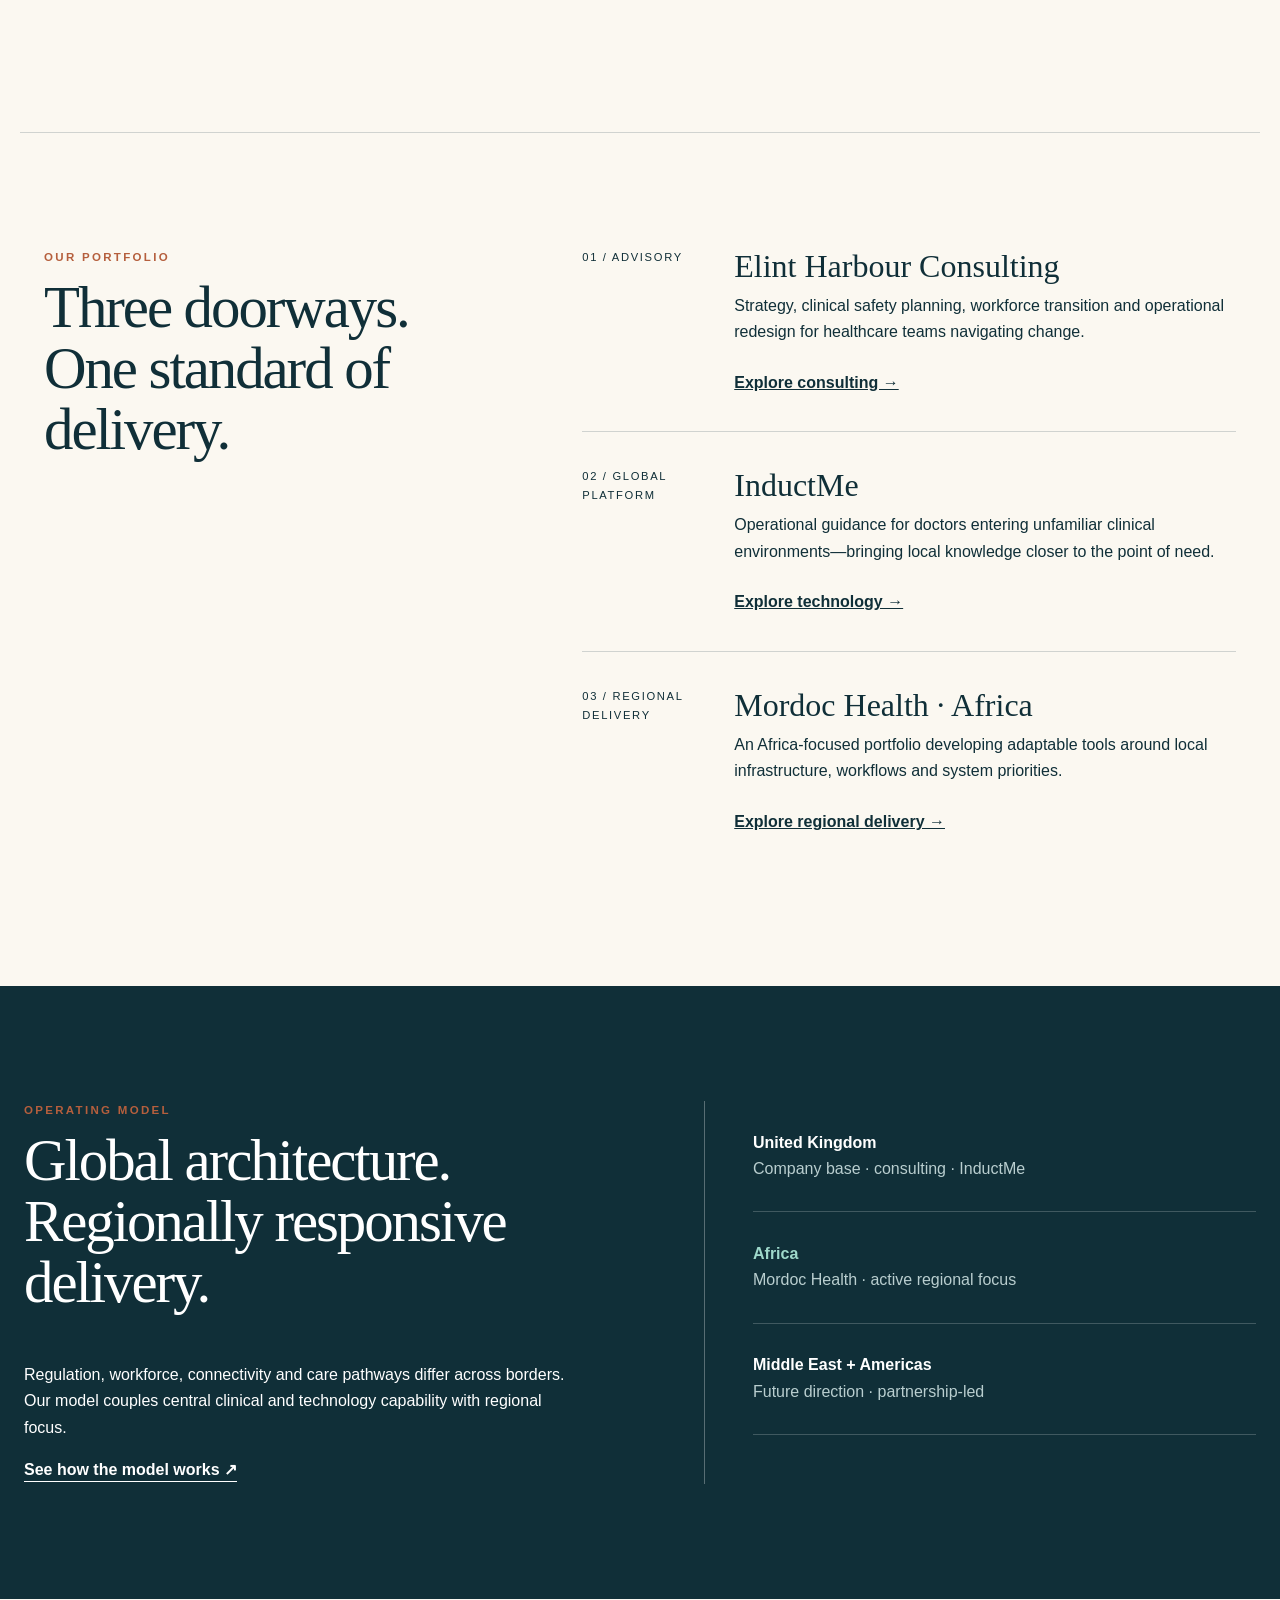
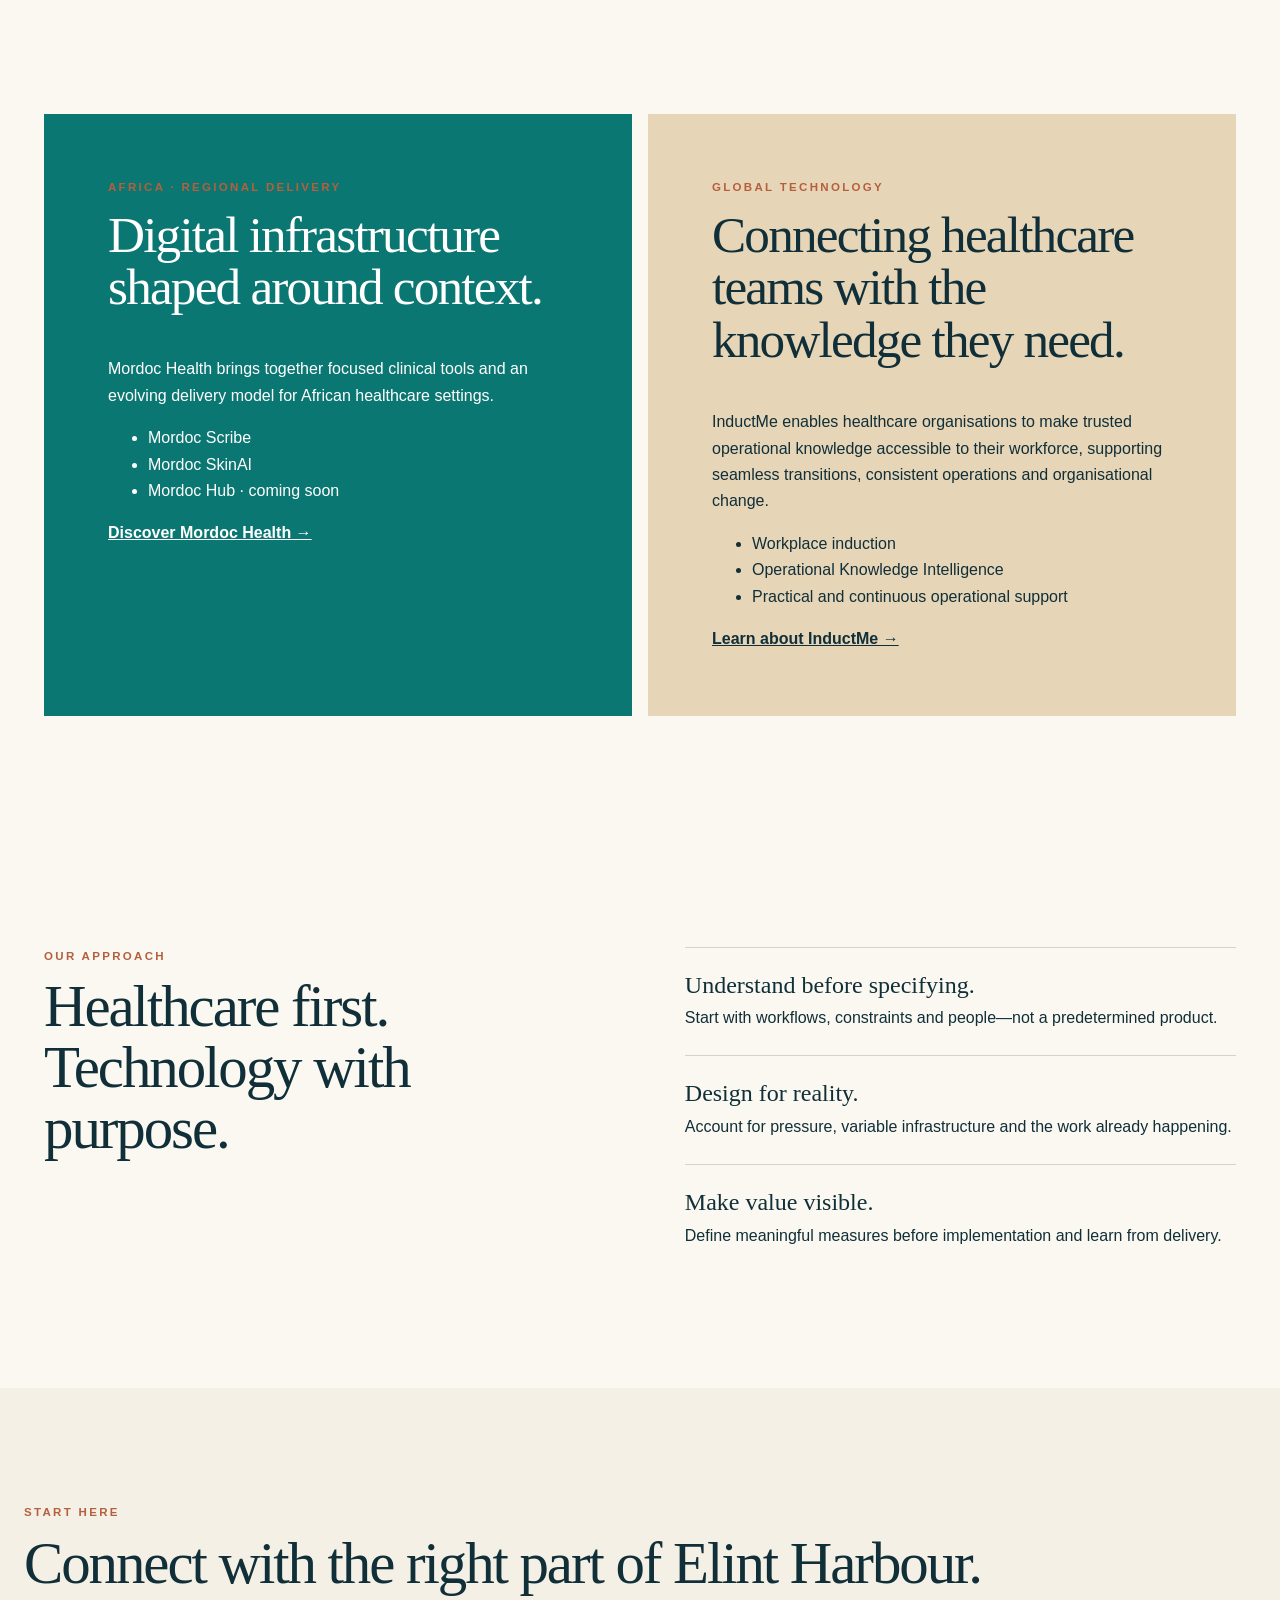
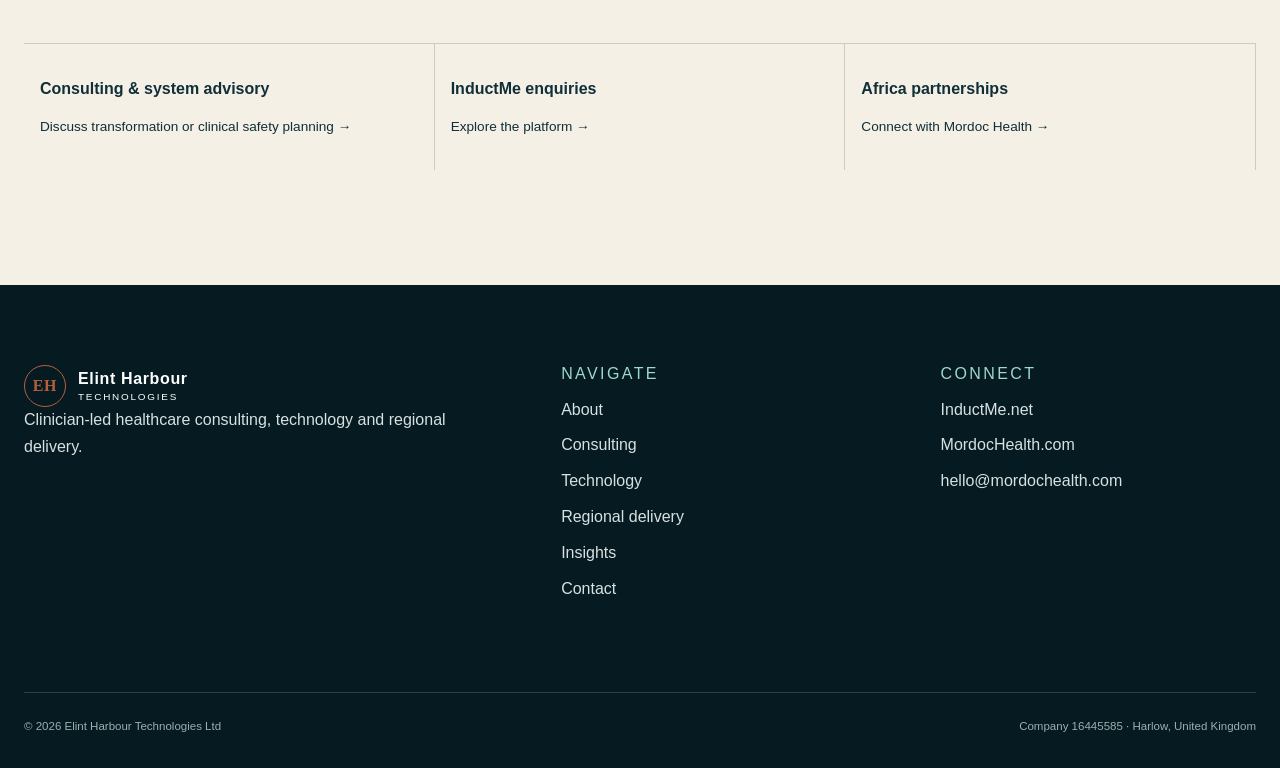
==== commit d392b81d: "Update spotlight section with new content Replaced the spotlight section to include updated content " ====
--- a/index.html
+++ b/index.html
@@ -2,6 +2,6 @@
 <section class="statement"><p class="eyebrow">What we do</p><h2>Clinical insight. Systems intelligence.<br><span>Technology built for purpose.</span></h2><div class="split"><p class="lead">Healthcare transformation rarely fails on technology alone. It falters when tools are disconnected from frontline reality.</p><p>We help teams understand operational friction, shape proportionate governance and design digital infrastructure around the people and systems that must use it.</p></div></section>
 <section class="pillars" id="portfolio"><div class="section-intro"><p class="eyebrow">Our portfolio</p><h2>Three doorways.<br>One standard of delivery.</h2></div><div class="pillar-list"><article><span>01 / Advisory</span><h3>Elint Harbour Consulting</h3><p>Strategy, clinical safety planning, workforce transition and operational redesign for healthcare teams navigating change.</p><a href="consulting/">Explore consulting →</a></article><article><span>02 / Global platform</span><h3>InductMe</h3><p>Operational guidance for doctors entering unfamiliar clinical environments—bringing local knowledge closer to the point of need.</p><a href="technology/">Explore technology →</a></article><article><span>03 / Regional delivery</span><h3>Mordoc Health · Africa</h3><p>An Africa-focused portfolio developing adaptable tools around local infrastructure, workflows and system priorities.</p><a href="regional-delivery/">Explore regional delivery →</a></article></div></section>
 <section class="model"><div><p class="eyebrow">Operating model</p><h2>Global architecture.<br>Regionally responsive delivery.</h2><p>Regulation, workforce, connectivity and care pathways differ across borders. Our model couples central clinical and technology capability with regional focus.</p><a class="text-link light" href="regional-delivery/">See how the model works <span>↗</span></a></div><div class="geo-lines"><div><b>United Kingdom</b><span>Company base · consulting · InductMe</span></div><div class="active"><b>Africa</b><span>Mordoc Health · active regional focus</span></div><div><b>Middle East + Americas</b><span>Future direction · partnership-led</span></div></div></section>
-<section class="spotlight"><div class="spot-card teal"><p class="eyebrow">Africa · Regional delivery</p><h2>Digital infrastructure shaped around context.</h2><p>Mordoc Health brings together focused clinical tools and an evolving delivery model for African healthcare settings.</p><ul><li>Mordoc Scribe</li><li>Mordoc SkinAI</li><li>Mordoc Hub · coming soon</li></ul><a href="regional-delivery/">Discover Mordoc Health →</a></div><div class="spot-card sand"><p class="eyebrow">Global technology</p><h2>Local knowledge, closer to the clinician.</h2><p>InductMe is designed for healthcare professsionals navigating unfamiliar workplaces.</p><ul><li>Workplace induction</li><li>Local pathway orientation</li><li>Practical onboarding support</li></ul><a href="technology/">Learn about InductMe →</a></div></section>
+<section class="spotlight"><div class="spot-card teal"><p class="eyebrow">Africa · Regional delivery</p><h2>Digital infrastructure shaped around context.</h2><p>Mordoc Health brings together focused clinical tools and an evolving delivery model for African healthcare settings.</p><ul><li>Mordoc Scribe</li><li>Mordoc SkinAI</li><li>Mordoc Hub · coming soon</li></ul><a href="regional-delivery/">Discover Mordoc Health →</a></div><div class="spot-card sand"><p class="eyebrow">Global technology</p><h2>Connecting healthcare teams with the knowledge they need.</h2><p>InductMe enables healthcare organisations to make trusted operational knowledge accessible to their workforce, supporting seamless transitions, consistent operations and organisational change.</p><ul><li>Workplace induction</li><li>Operational Knowledge Intelligence</li><li>Practical and continuous operational support</li></ul><a href="technology/">Learn about InductMe →</a></div></section>
 <section class="principles"><div class="section-intro"><p class="eyebrow">Our approach</p><h2>Healthcare first.<br>Technology with purpose.</h2></div><ol><li><b>Understand before specifying.</b><span>Start with workflows, constraints and people—not a predetermined product.</span></li><li><b>Design for reality.</b><span>Account for pressure, variable infrastructure and the work already happening.</span></li><li><b>Make value visible.</b><span>Define meaningful measures before implementation and learn from delivery.</span></li></ol></section>
 <section class="directory"><p class="eyebrow">Start here</p><h2>Connect with the right part of Elint Harbour.</h2><div><a href="contact/#consulting"><b>Consulting & system advisory</b><span>Discuss transformation or clinical safety planning →</span></a><a href="contact/#inductme"><b>InductMe enquiries</b><span>Explore the platform →</span></a><a href="contact/#mordoc"><b>Africa partnerships</b><span>Connect with Mordoc Health →</span></a></div></section></main><footer><div class="footer-grid"><div><a class="brand inverse" href=""><span class="brand-mark">EH</span><span>Elint Harbour<small>Technologies</small></span></a><p>Clinician-led healthcare consulting, technology and regional delivery.</p></div><div><h2>Navigate</h2><a href="about/">About</a><a href="consulting/">Consulting</a><a href="technology/">Technology</a><a href="regional-delivery/">Regional delivery</a><a href="insights/">Insights</a><a href="contact/">Contact</a></div><div><h2>Connect</h2><a href="https://inductme.net/">InductMe.net</a><a href="https://mordochealth.com/">MordocHealth.com</a><a href="mailto:hello@mordochealth.com">hello@mordochealth.com</a></div></div><div class="legal"><span>© 2026 Elint Harbour Technologies Ltd</span><span>Company 16445585 · Harlow, United Kingdom</span></div></footer></body></html>
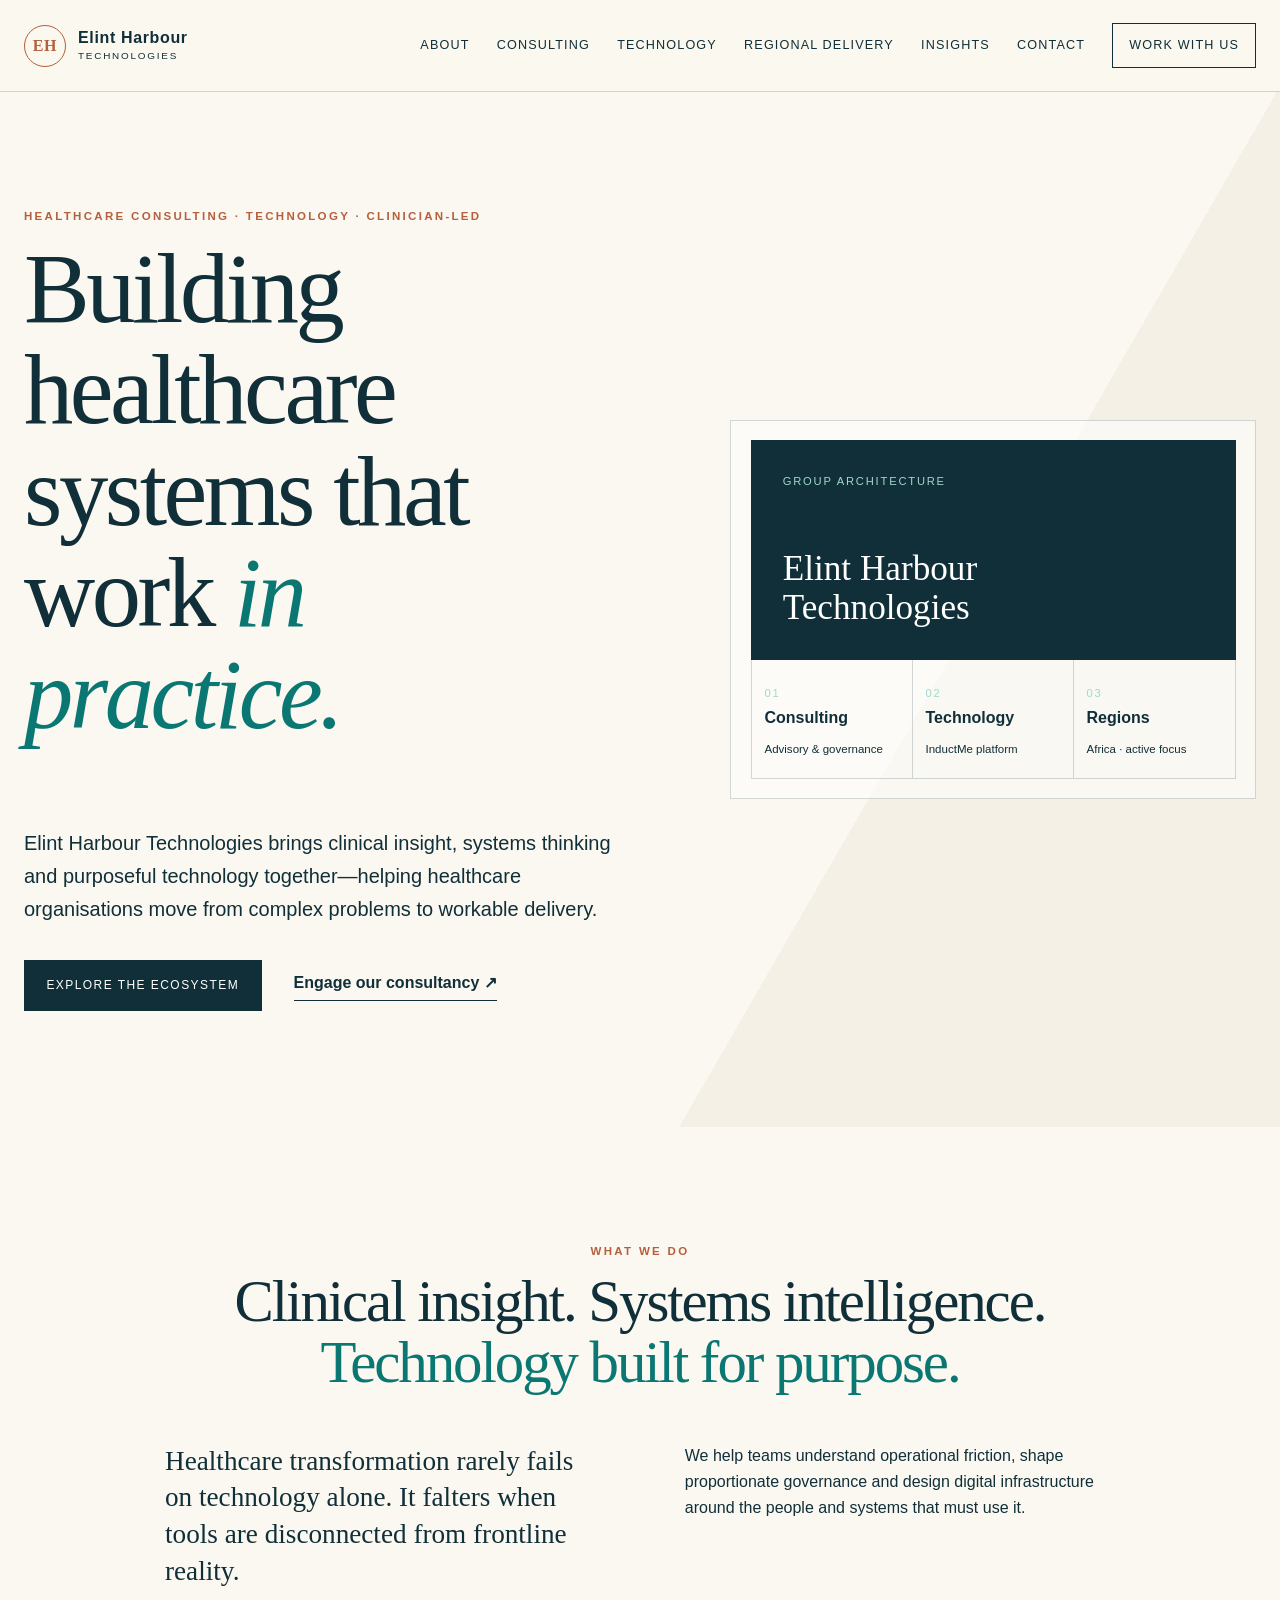
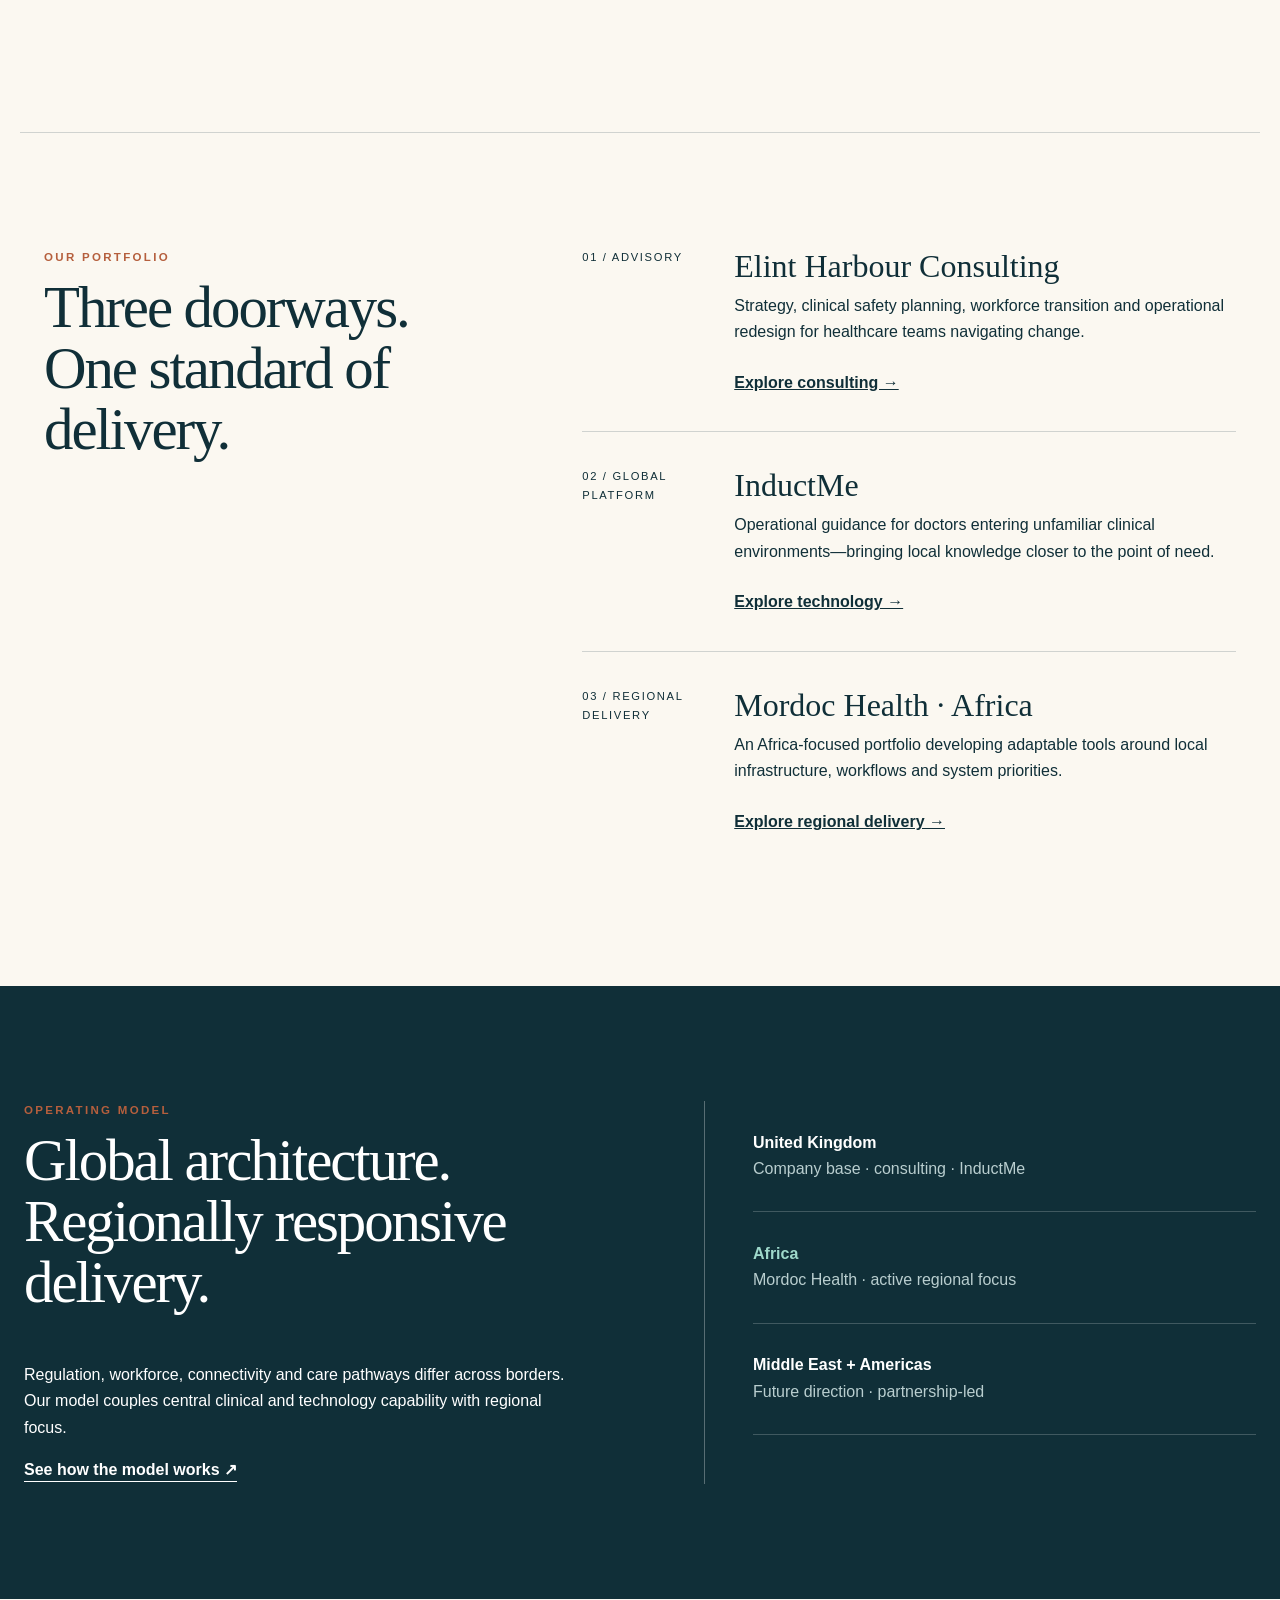
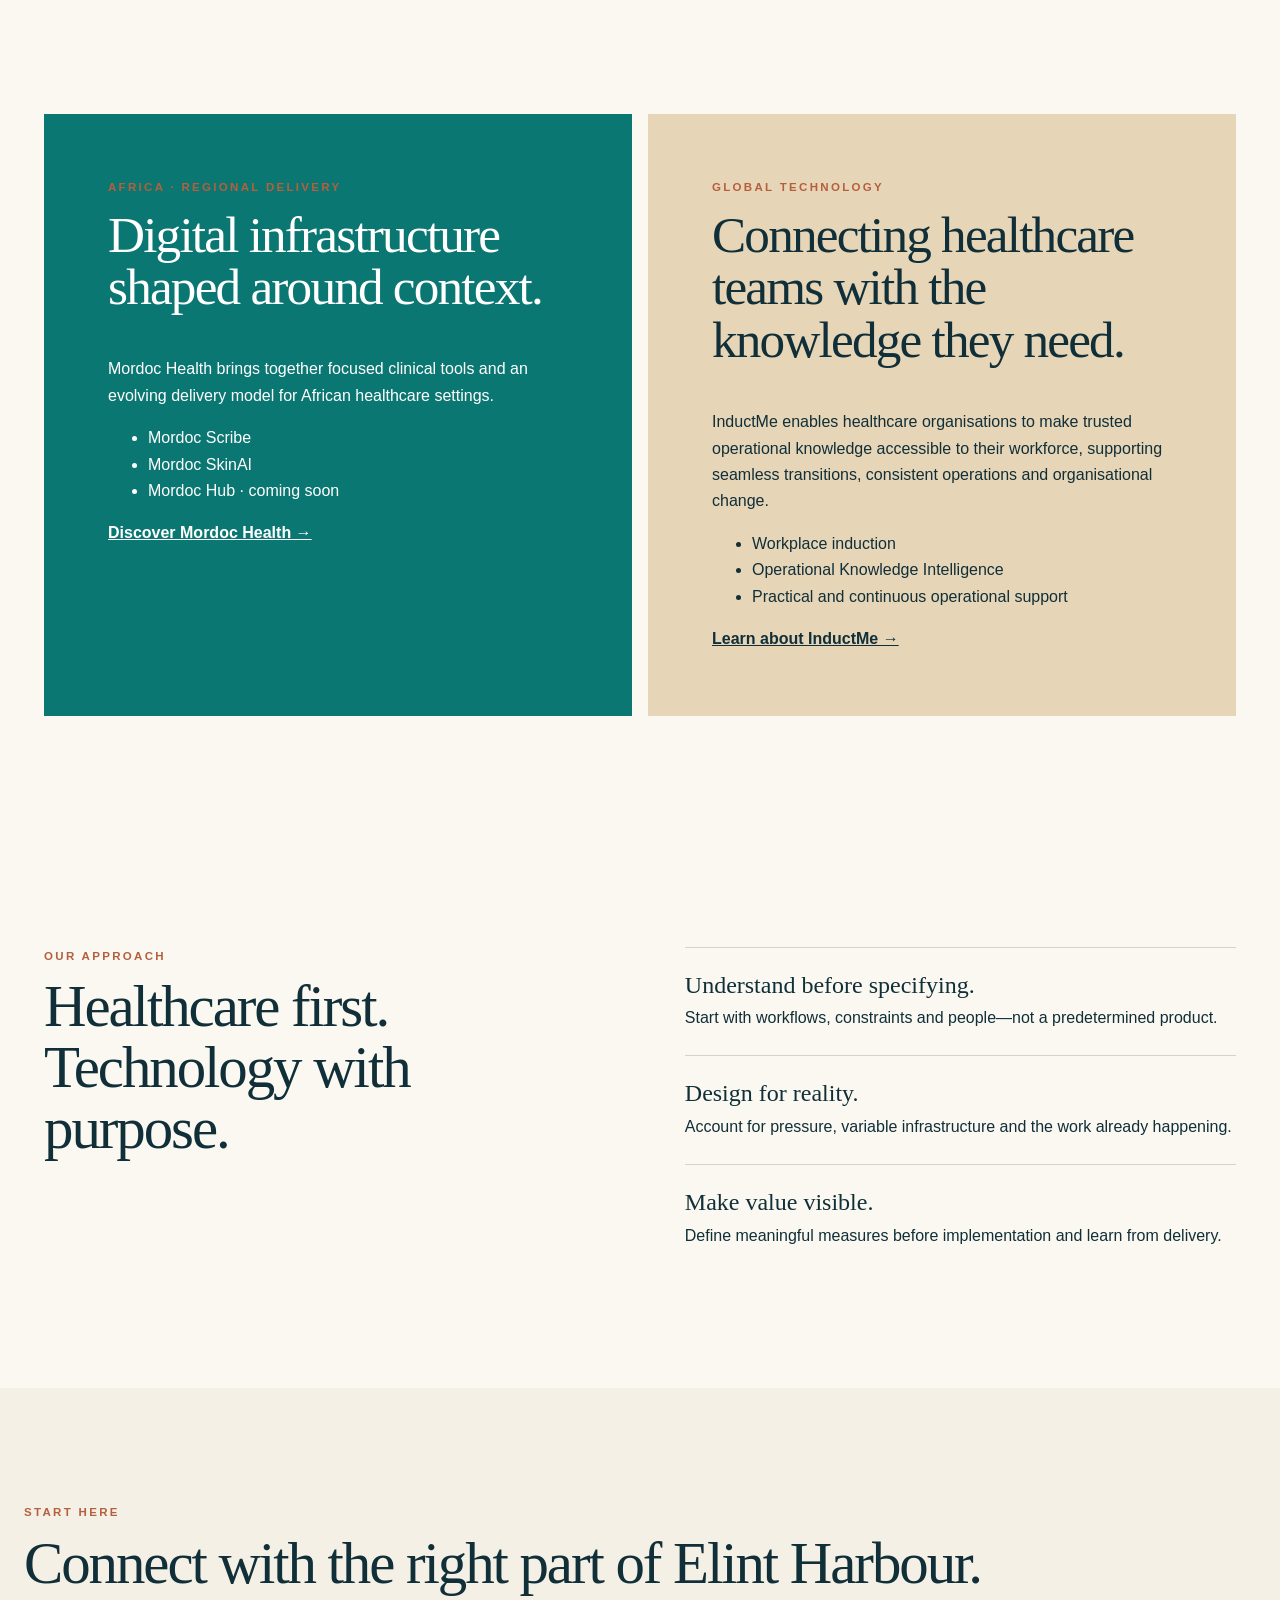
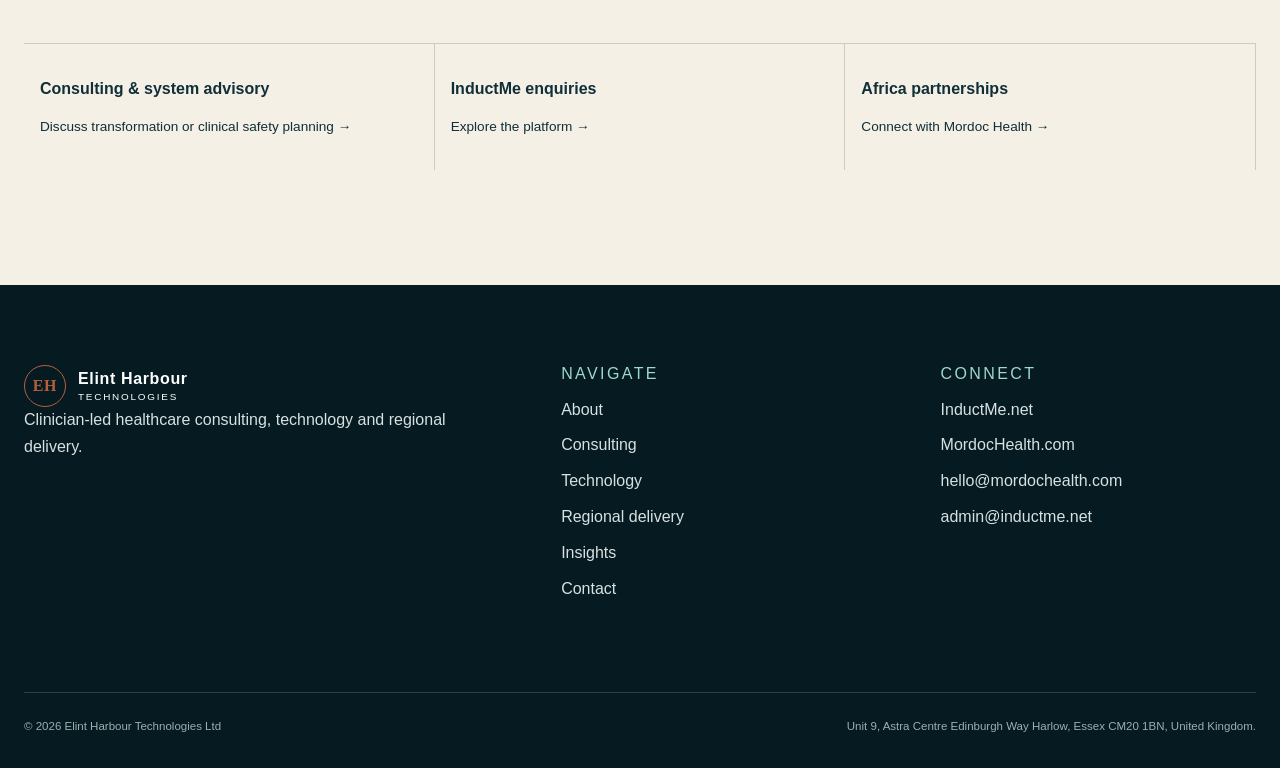
==== commit b550055e: "Update footer address and contact links" ====
--- a/index.html
+++ b/index.html
@@ -4,4 +4,4 @@
 <section class="model"><div><p class="eyebrow">Operating model</p><h2>Global architecture.<br>Regionally responsive delivery.</h2><p>Regulation, workforce, connectivity and care pathways differ across borders. Our model couples central clinical and technology capability with regional focus.</p><a class="text-link light" href="regional-delivery/">See how the model works <span>↗</span></a></div><div class="geo-lines"><div><b>United Kingdom</b><span>Company base · consulting · InductMe</span></div><div class="active"><b>Africa</b><span>Mordoc Health · active regional focus</span></div><div><b>Middle East + Americas</b><span>Future direction · partnership-led</span></div></div></section>
 <section class="spotlight"><div class="spot-card teal"><p class="eyebrow">Africa · Regional delivery</p><h2>Digital infrastructure shaped around context.</h2><p>Mordoc Health brings together focused clinical tools and an evolving delivery model for African healthcare settings.</p><ul><li>Mordoc Scribe</li><li>Mordoc SkinAI</li><li>Mordoc Hub · coming soon</li></ul><a href="regional-delivery/">Discover Mordoc Health →</a></div><div class="spot-card sand"><p class="eyebrow">Global technology</p><h2>Connecting healthcare teams with the knowledge they need.</h2><p>InductMe enables healthcare organisations to make trusted operational knowledge accessible to their workforce, supporting seamless transitions, consistent operations and organisational change.</p><ul><li>Workplace induction</li><li>Operational Knowledge Intelligence</li><li>Practical and continuous operational support</li></ul><a href="technology/">Learn about InductMe →</a></div></section>
 <section class="principles"><div class="section-intro"><p class="eyebrow">Our approach</p><h2>Healthcare first.<br>Technology with purpose.</h2></div><ol><li><b>Understand before specifying.</b><span>Start with workflows, constraints and people—not a predetermined product.</span></li><li><b>Design for reality.</b><span>Account for pressure, variable infrastructure and the work already happening.</span></li><li><b>Make value visible.</b><span>Define meaningful measures before implementation and learn from delivery.</span></li></ol></section>
-<section class="directory"><p class="eyebrow">Start here</p><h2>Connect with the right part of Elint Harbour.</h2><div><a href="contact/#consulting"><b>Consulting & system advisory</b><span>Discuss transformation or clinical safety planning →</span></a><a href="contact/#inductme"><b>InductMe enquiries</b><span>Explore the platform →</span></a><a href="contact/#mordoc"><b>Africa partnerships</b><span>Connect with Mordoc Health →</span></a></div></section></main><footer><div class="footer-grid"><div><a class="brand inverse" href=""><span class="brand-mark">EH</span><span>Elint Harbour<small>Technologies</small></span></a><p>Clinician-led healthcare consulting, technology and regional delivery.</p></div><div><h2>Navigate</h2><a href="about/">About</a><a href="consulting/">Consulting</a><a href="technology/">Technology</a><a href="regional-delivery/">Regional delivery</a><a href="insights/">Insights</a><a href="contact/">Contact</a></div><div><h2>Connect</h2><a href="https://inductme.net/">InductMe.net</a><a href="https://mordochealth.com/">MordocHealth.com</a><a href="mailto:hello@mordochealth.com">hello@mordochealth.com</a></div></div><div class="legal"><span>© 2026 Elint Harbour Technologies Ltd</span><span>Company 16445585 · Harlow, United Kingdom</span></div></footer></body></html>
+<section class="directory"><p class="eyebrow">Start here</p><h2>Connect with the right part of Elint Harbour.</h2><div><a href="contact/#consulting"><b>Consulting & system advisory</b><span>Discuss transformation or clinical safety planning →</span></a><a href="contact/#inductme"><b>InductMe enquiries</b><span>Explore the platform →</span></a><a href="contact/#mordoc"><b>Africa partnerships</b><span>Connect with Mordoc Health →</span></a></div></section></main><footer><div class="footer-grid"><div><a class="brand inverse" href=""><span class="brand-mark">EH</span><span>Elint Harbour<small>Technologies</small></span></a><p>Clinician-led healthcare consulting, technology and regional delivery.</p></div><div><h2>Navigate</h2><a href="about/">About</a><a href="consulting/">Consulting</a><a href="technology/">Technology</a><a href="regional-delivery/">Regional delivery</a><a href="insights/">Insights</a><a href="contact/">Contact</a></div><div><h2>Connect</h2><a href="https://inductme.net/">InductMe.net</a><a href="https://mordochealth.com/">MordocHealth.com</a><a href="mailto:hello@mordochealth.com">hello@mordochealth.com</a><a href="mailto:admin@inductme.net">admin@inductme.net</a></div></div><div class="legal"><span>© 2026 Elint Harbour Technologies Ltd</span><span>Unit 9, Astra Centre Edinburgh Way Harlow, Essex CM20 1BN, United Kingdom.</span></div></footer></body></html>
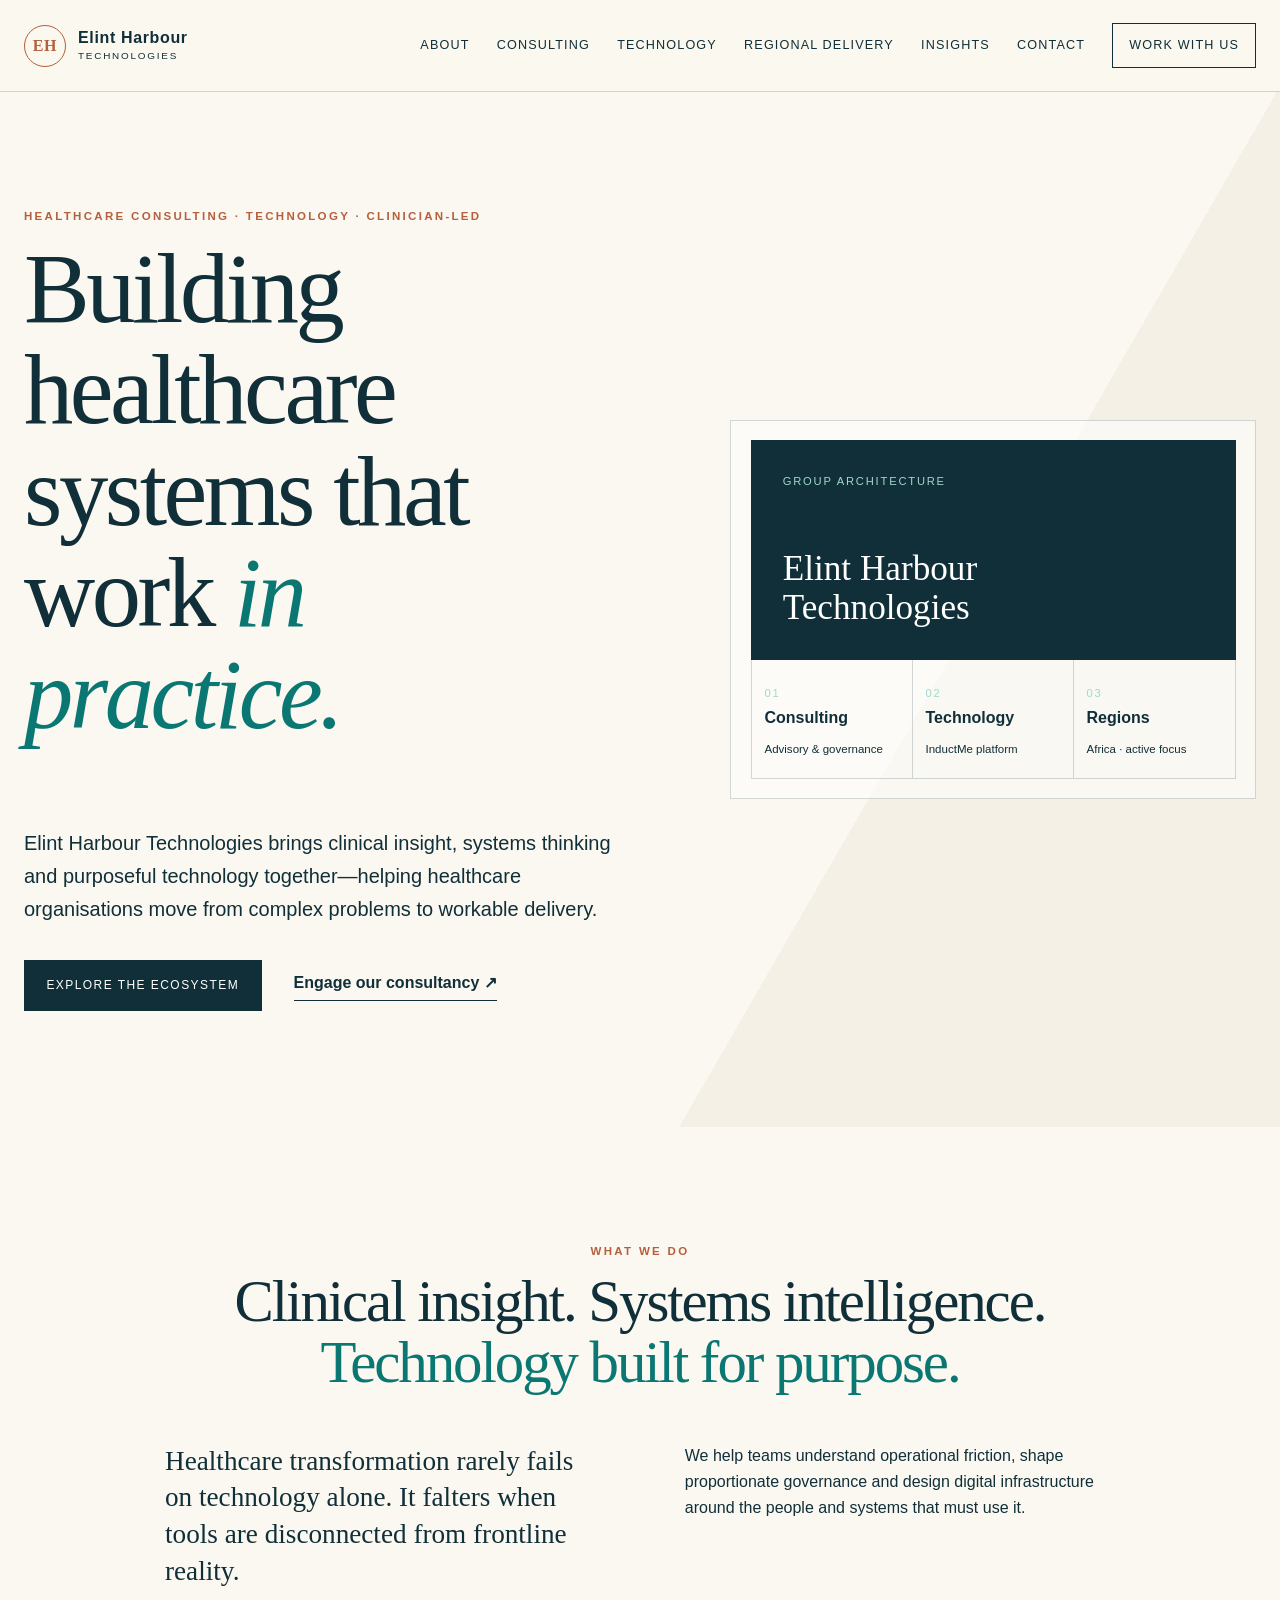
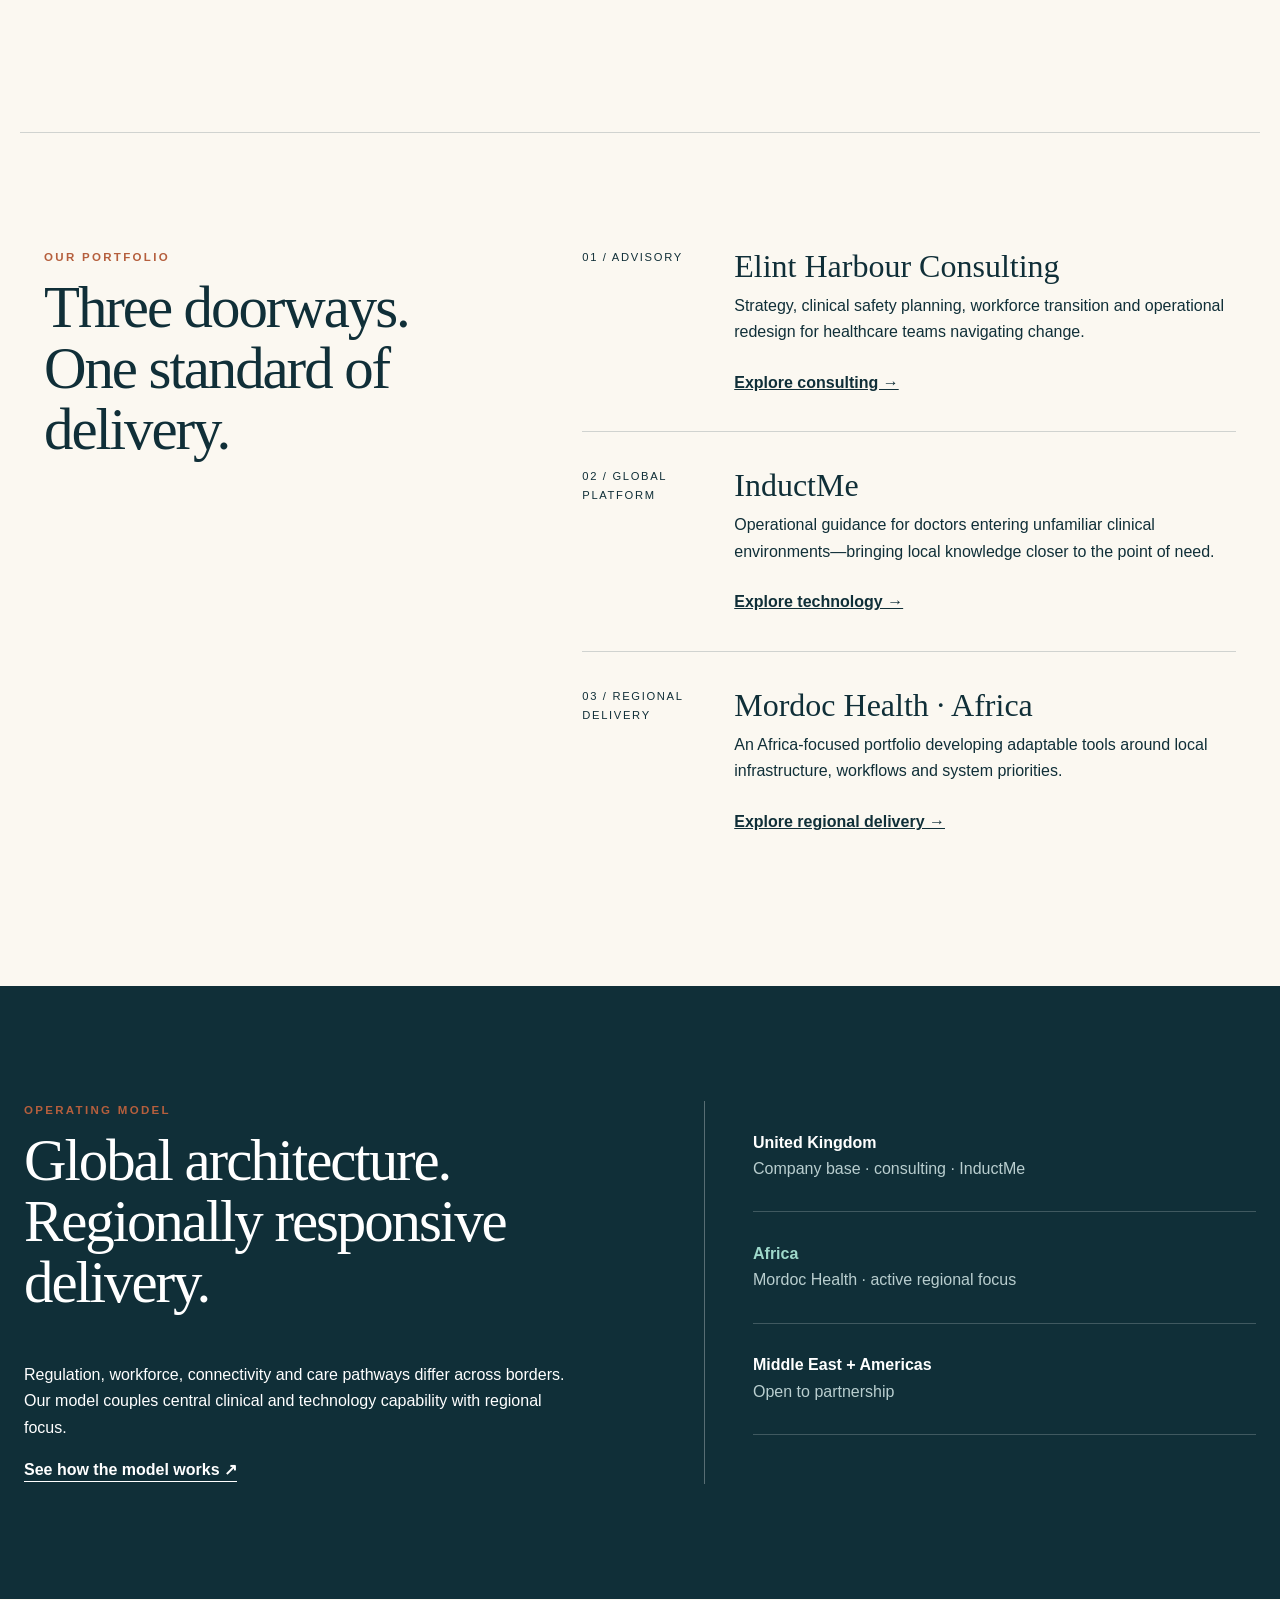
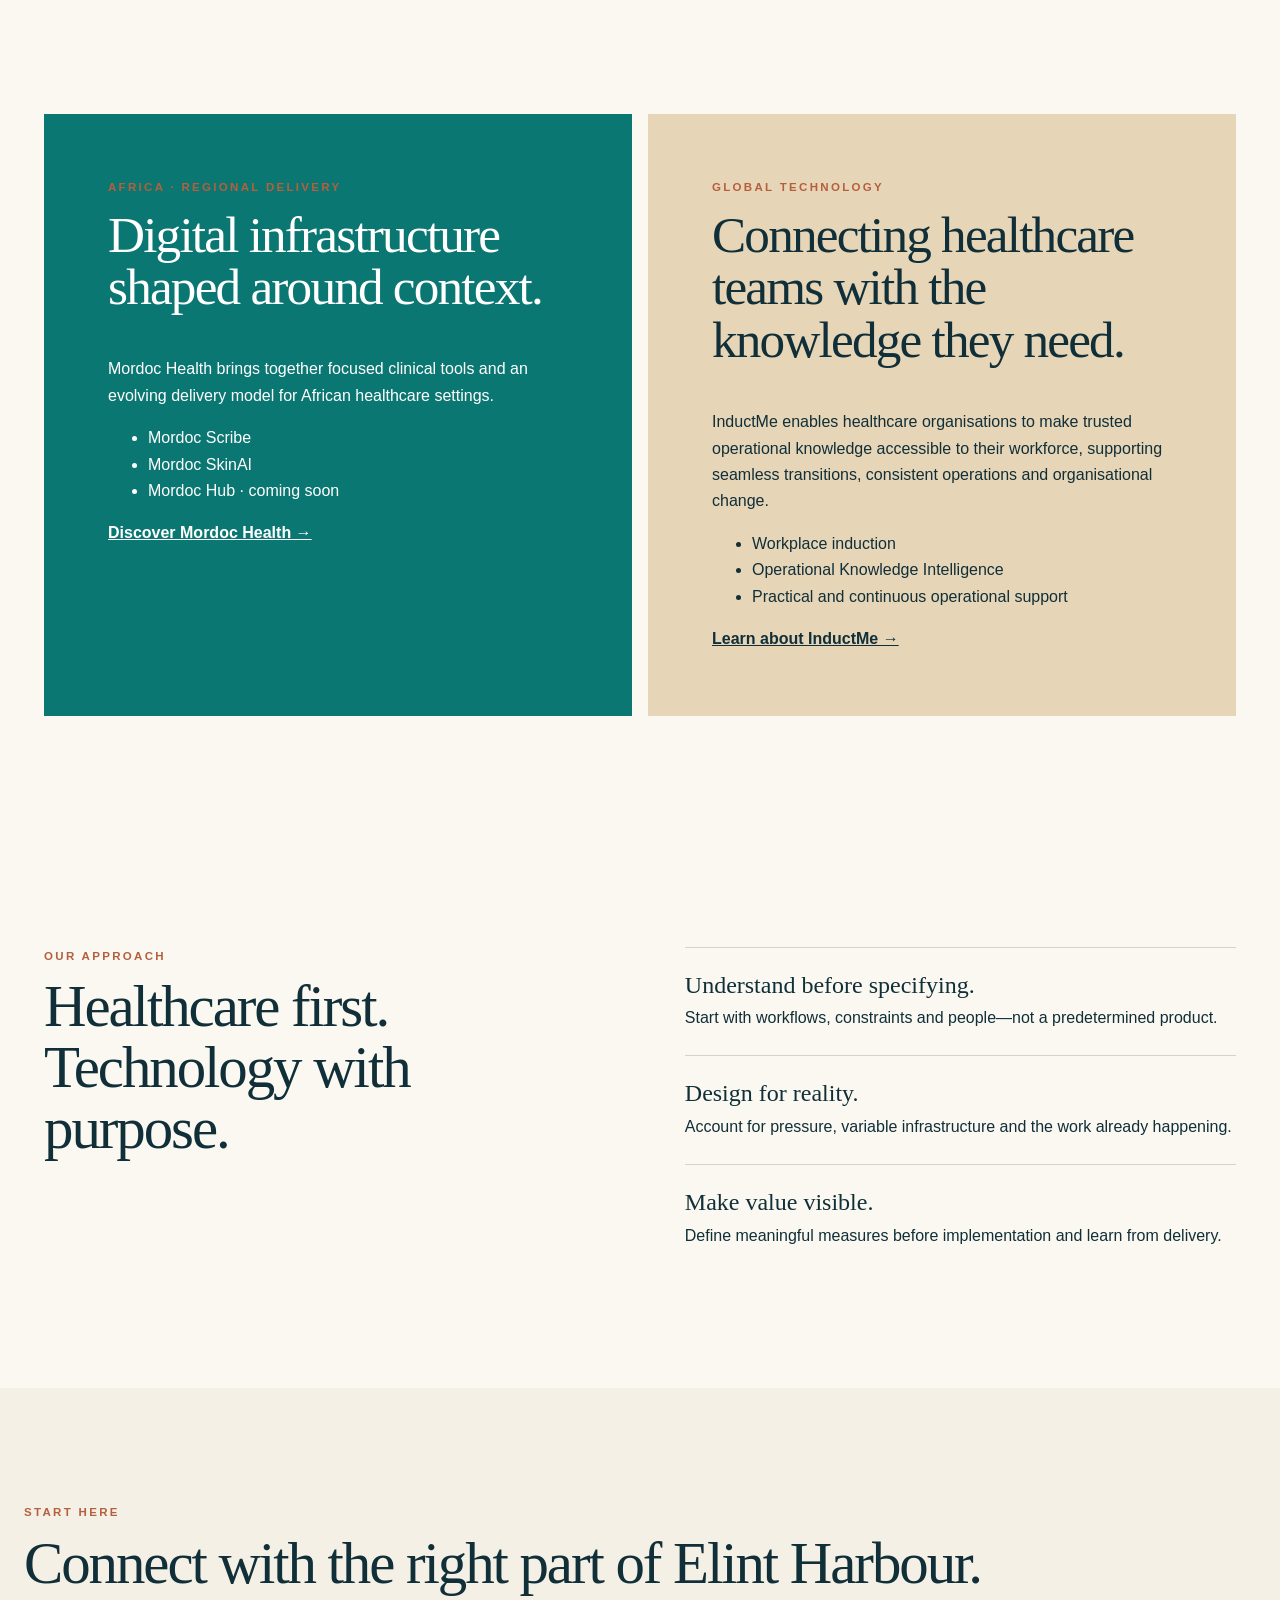
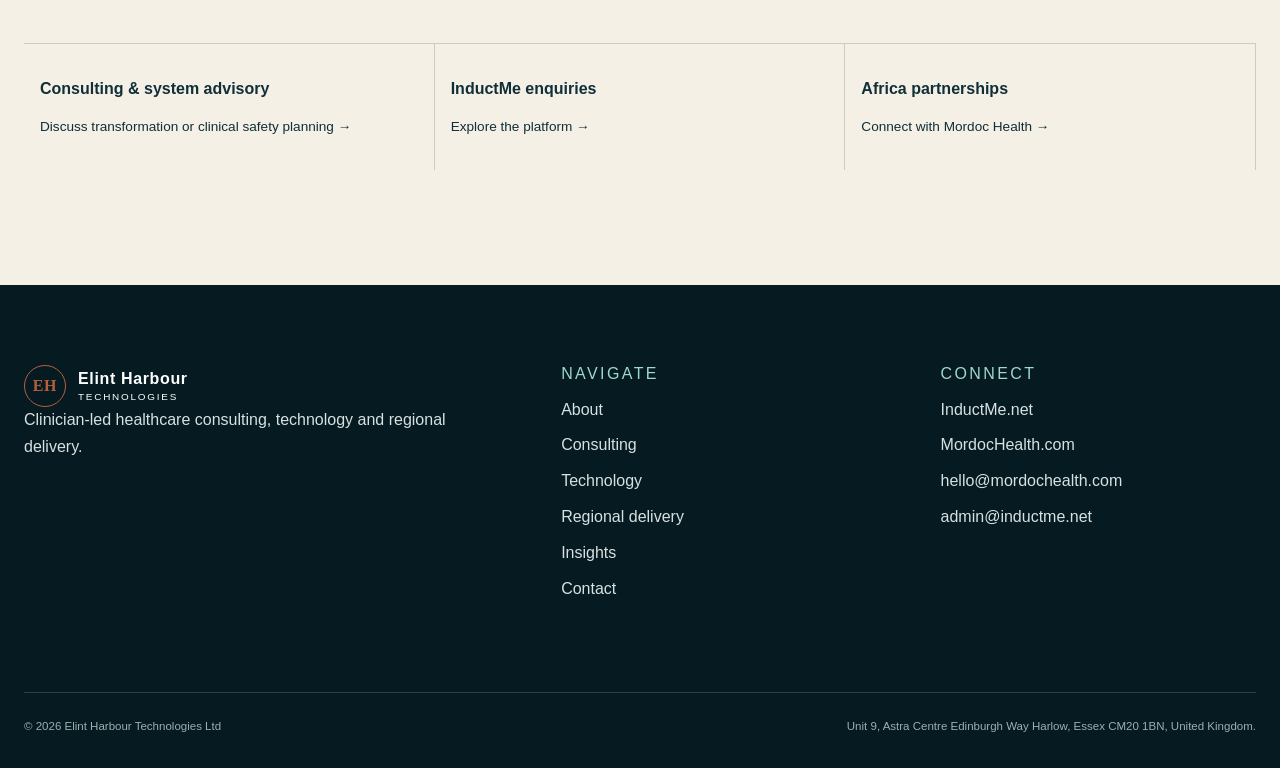
==== commit 56b5e06d: "Update index.html" ====
--- a/index.html
+++ b/index.html
@@ -1,7 +1,7 @@
 <!doctype html><html lang="en-GB"><head><meta charset="utf-8"><meta name="viewport" content="width=device-width,initial-scale=1"><title>Elint Harbour Technologies | Healthcare systems that work in practice</title><meta name="description" content="Clinician-led healthcare consulting, technology and regional delivery."><meta name="theme-color" content="#102f38"><link rel="stylesheet" href="assets/css/site.css"><script defer src="assets/js/site.js"></script></head><body><a class="skip" href="#main">Skip to content</a><header class="site-header"><a class="brand" href=""><span class="brand-mark">EH</span><span>Elint Harbour<small>Technologies</small></span></a><button class="menu" type="button" aria-expanded="false" aria-controls="primary-nav"><span>Menu</span><i></i></button><nav id="primary-nav" aria-label="Primary navigation"><a href="about/">About</a><a href="consulting/">Consulting</a><a href="technology/">Technology</a><a href="regional-delivery/">Regional delivery</a><a href="insights/">Insights</a><a href="contact/">Contact</a><a class="nav-cta" href="contact/">Work with us</a></nav></header><main id="main"><section class="home-hero"><div class="hero-copy"><p class="eyebrow">Healthcare consulting · Technology · Clinician-led</p><h1>Building healthcare systems that work <em>in practice.</em></h1><p>Elint Harbour Technologies brings clinical insight, systems thinking and purposeful technology together—helping healthcare organisations move from complex problems to workable delivery.</p><div class="actions"><a class="button" href="#portfolio">Explore the ecosystem</a><a class="text-link" href="consulting/">Engage our consultancy <span>↗</span></a></div></div><div class="system-map" aria-label="Elint Harbour operating model"><div class="map-head"><span>Group architecture</span><strong>Elint Harbour<br>Technologies</strong></div><div class="map-grid"><a href="consulting/"><small>01</small><b>Consulting</b><span>Advisory & governance</span></a><a href="technology/"><small>02</small><b>Technology</b><span>InductMe platform</span></a><a href="regional-delivery/"><small>03</small><b>Regions</b><span>Africa · active focus</span></a></div></div></section>
 <section class="statement"><p class="eyebrow">What we do</p><h2>Clinical insight. Systems intelligence.<br><span>Technology built for purpose.</span></h2><div class="split"><p class="lead">Healthcare transformation rarely fails on technology alone. It falters when tools are disconnected from frontline reality.</p><p>We help teams understand operational friction, shape proportionate governance and design digital infrastructure around the people and systems that must use it.</p></div></section>
 <section class="pillars" id="portfolio"><div class="section-intro"><p class="eyebrow">Our portfolio</p><h2>Three doorways.<br>One standard of delivery.</h2></div><div class="pillar-list"><article><span>01 / Advisory</span><h3>Elint Harbour Consulting</h3><p>Strategy, clinical safety planning, workforce transition and operational redesign for healthcare teams navigating change.</p><a href="consulting/">Explore consulting →</a></article><article><span>02 / Global platform</span><h3>InductMe</h3><p>Operational guidance for doctors entering unfamiliar clinical environments—bringing local knowledge closer to the point of need.</p><a href="technology/">Explore technology →</a></article><article><span>03 / Regional delivery</span><h3>Mordoc Health · Africa</h3><p>An Africa-focused portfolio developing adaptable tools around local infrastructure, workflows and system priorities.</p><a href="regional-delivery/">Explore regional delivery →</a></article></div></section>
-<section class="model"><div><p class="eyebrow">Operating model</p><h2>Global architecture.<br>Regionally responsive delivery.</h2><p>Regulation, workforce, connectivity and care pathways differ across borders. Our model couples central clinical and technology capability with regional focus.</p><a class="text-link light" href="regional-delivery/">See how the model works <span>↗</span></a></div><div class="geo-lines"><div><b>United Kingdom</b><span>Company base · consulting · InductMe</span></div><div class="active"><b>Africa</b><span>Mordoc Health · active regional focus</span></div><div><b>Middle East + Americas</b><span>Future direction · partnership-led</span></div></div></section>
+<section class="model"><div><p class="eyebrow">Operating model</p><h2>Global architecture.<br>Regionally responsive delivery.</h2><p>Regulation, workforce, connectivity and care pathways differ across borders. Our model couples central clinical and technology capability with regional focus.</p><a class="text-link light" href="regional-delivery/">See how the model works <span>↗</span></a></div><div class="geo-lines"><div><b>United Kingdom</b><span>Company base · consulting · InductMe</span></div><div class="active"><b>Africa</b><span>Mordoc Health · active regional focus</span></div><div><b>Middle East + Americas</b><span>Open to partnership</span></div></div></section>
 <section class="spotlight"><div class="spot-card teal"><p class="eyebrow">Africa · Regional delivery</p><h2>Digital infrastructure shaped around context.</h2><p>Mordoc Health brings together focused clinical tools and an evolving delivery model for African healthcare settings.</p><ul><li>Mordoc Scribe</li><li>Mordoc SkinAI</li><li>Mordoc Hub · coming soon</li></ul><a href="regional-delivery/">Discover Mordoc Health →</a></div><div class="spot-card sand"><p class="eyebrow">Global technology</p><h2>Connecting healthcare teams with the knowledge they need.</h2><p>InductMe enables healthcare organisations to make trusted operational knowledge accessible to their workforce, supporting seamless transitions, consistent operations and organisational change.</p><ul><li>Workplace induction</li><li>Operational Knowledge Intelligence</li><li>Practical and continuous operational support</li></ul><a href="technology/">Learn about InductMe →</a></div></section>
 <section class="principles"><div class="section-intro"><p class="eyebrow">Our approach</p><h2>Healthcare first.<br>Technology with purpose.</h2></div><ol><li><b>Understand before specifying.</b><span>Start with workflows, constraints and people—not a predetermined product.</span></li><li><b>Design for reality.</b><span>Account for pressure, variable infrastructure and the work already happening.</span></li><li><b>Make value visible.</b><span>Define meaningful measures before implementation and learn from delivery.</span></li></ol></section>
 <section class="directory"><p class="eyebrow">Start here</p><h2>Connect with the right part of Elint Harbour.</h2><div><a href="contact/#consulting"><b>Consulting & system advisory</b><span>Discuss transformation or clinical safety planning →</span></a><a href="contact/#inductme"><b>InductMe enquiries</b><span>Explore the platform →</span></a><a href="contact/#mordoc"><b>Africa partnerships</b><span>Connect with Mordoc Health →</span></a></div></section></main><footer><div class="footer-grid"><div><a class="brand inverse" href=""><span class="brand-mark">EH</span><span>Elint Harbour<small>Technologies</small></span></a><p>Clinician-led healthcare consulting, technology and regional delivery.</p></div><div><h2>Navigate</h2><a href="about/">About</a><a href="consulting/">Consulting</a><a href="technology/">Technology</a><a href="regional-delivery/">Regional delivery</a><a href="insights/">Insights</a><a href="contact/">Contact</a></div><div><h2>Connect</h2><a href="https://inductme.net/">InductMe.net</a><a href="https://mordochealth.com/">MordocHealth.com</a><a href="mailto:hello@mordochealth.com">hello@mordochealth.com</a><a href="mailto:admin@inductme.net">admin@inductme.net</a></div></div><div class="legal"><span>© 2026 Elint Harbour Technologies Ltd</span><span>Unit 9, Astra Centre Edinburgh Way Harlow, Essex CM20 1BN, United Kingdom.</span></div></footer></body></html>
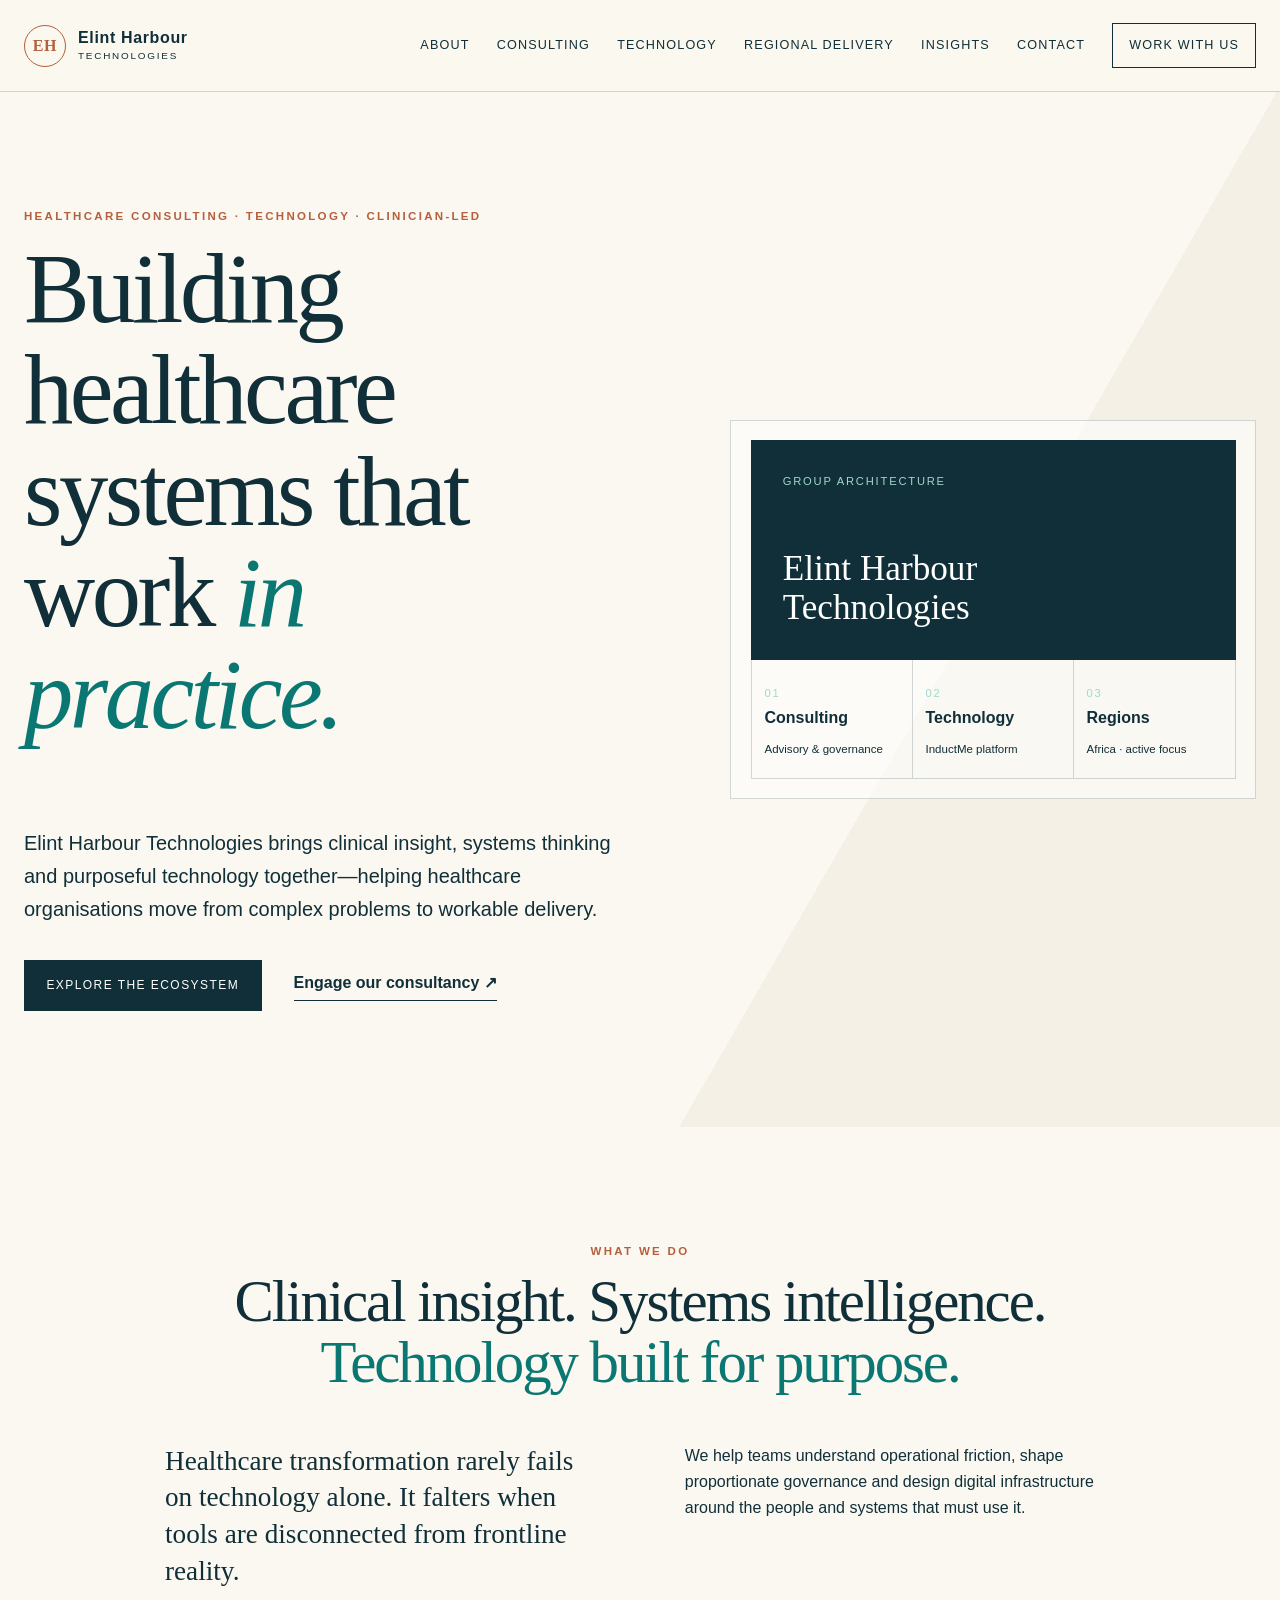
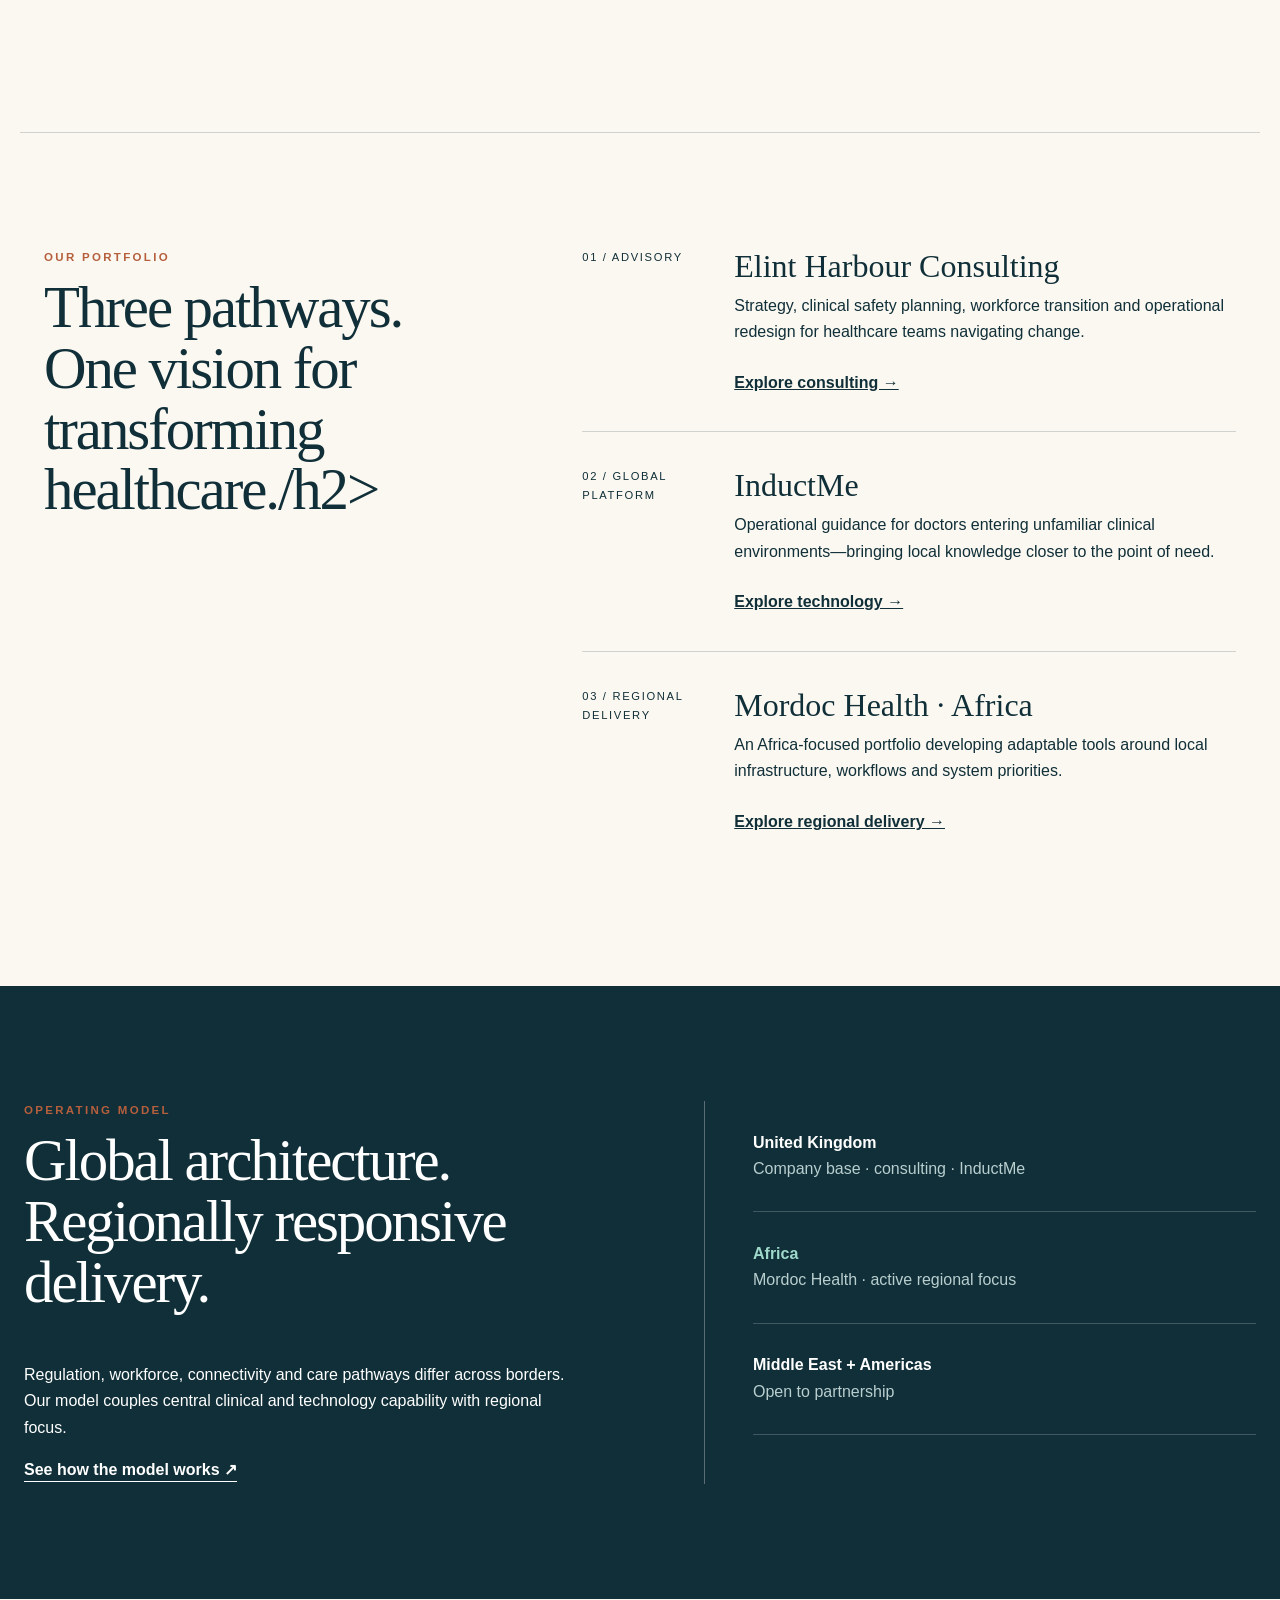
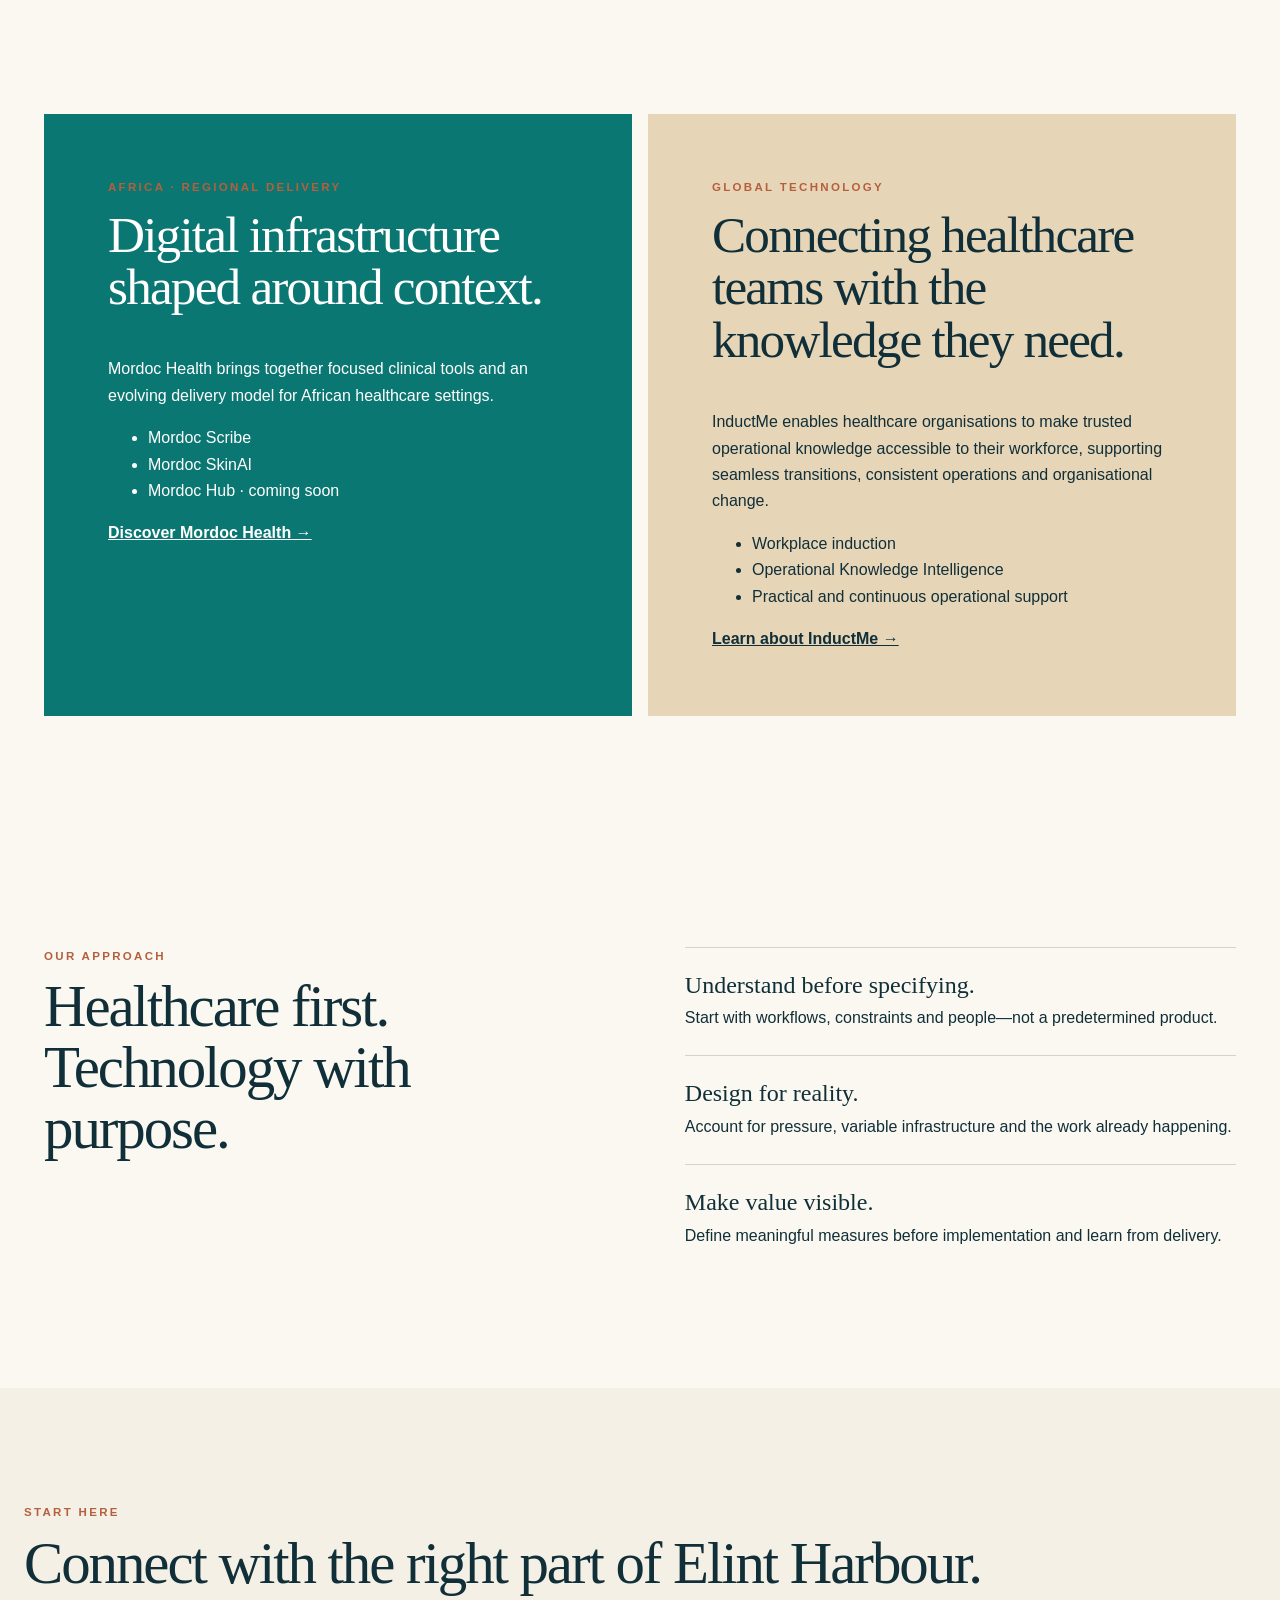
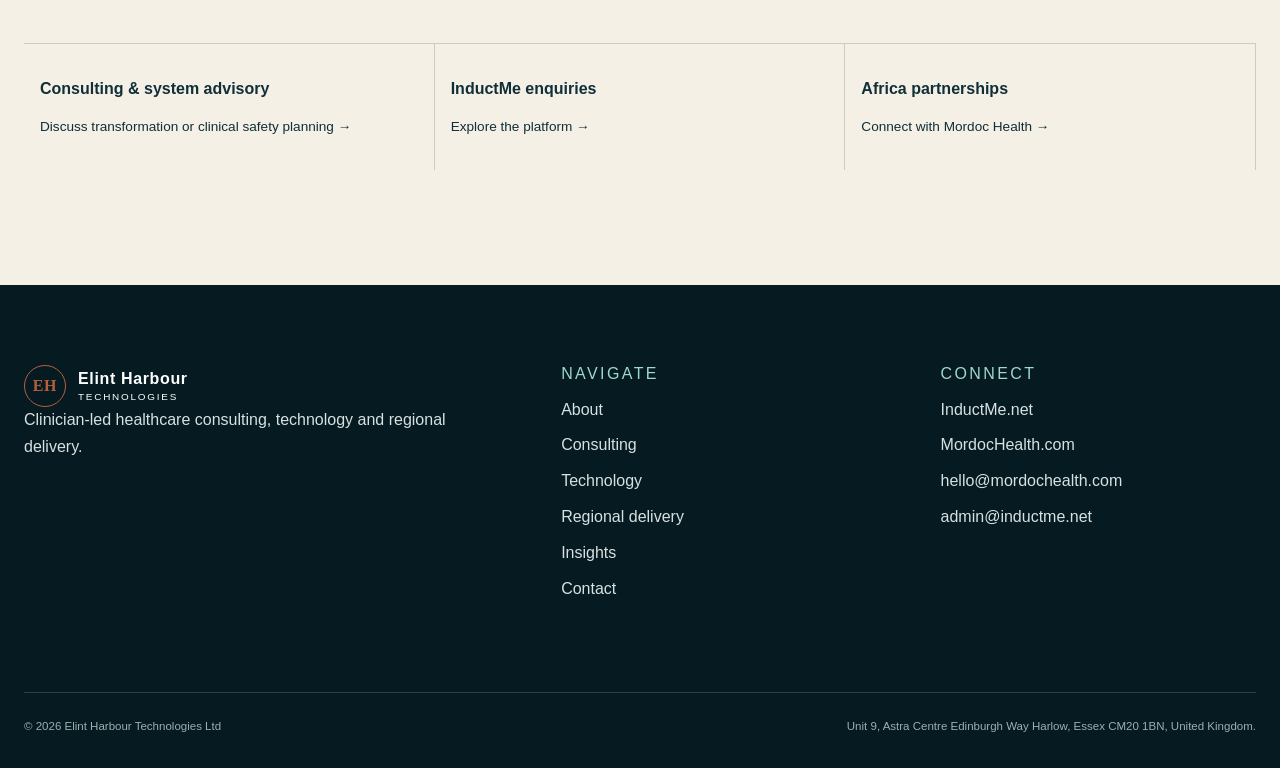
==== commit 36889d24: "Revise portfolio section wording in index.html Updated the portfolio section to reflect three pathwa" ====
--- a/index.html
+++ b/index.html
@@ -1,6 +1,6 @@
 <!doctype html><html lang="en-GB"><head><meta charset="utf-8"><meta name="viewport" content="width=device-width,initial-scale=1"><title>Elint Harbour Technologies | Healthcare systems that work in practice</title><meta name="description" content="Clinician-led healthcare consulting, technology and regional delivery."><meta name="theme-color" content="#102f38"><link rel="stylesheet" href="assets/css/site.css"><script defer src="assets/js/site.js"></script></head><body><a class="skip" href="#main">Skip to content</a><header class="site-header"><a class="brand" href=""><span class="brand-mark">EH</span><span>Elint Harbour<small>Technologies</small></span></a><button class="menu" type="button" aria-expanded="false" aria-controls="primary-nav"><span>Menu</span><i></i></button><nav id="primary-nav" aria-label="Primary navigation"><a href="about/">About</a><a href="consulting/">Consulting</a><a href="technology/">Technology</a><a href="regional-delivery/">Regional delivery</a><a href="insights/">Insights</a><a href="contact/">Contact</a><a class="nav-cta" href="contact/">Work with us</a></nav></header><main id="main"><section class="home-hero"><div class="hero-copy"><p class="eyebrow">Healthcare consulting · Technology · Clinician-led</p><h1>Building healthcare systems that work <em>in practice.</em></h1><p>Elint Harbour Technologies brings clinical insight, systems thinking and purposeful technology together—helping healthcare organisations move from complex problems to workable delivery.</p><div class="actions"><a class="button" href="#portfolio">Explore the ecosystem</a><a class="text-link" href="consulting/">Engage our consultancy <span>↗</span></a></div></div><div class="system-map" aria-label="Elint Harbour operating model"><div class="map-head"><span>Group architecture</span><strong>Elint Harbour<br>Technologies</strong></div><div class="map-grid"><a href="consulting/"><small>01</small><b>Consulting</b><span>Advisory & governance</span></a><a href="technology/"><small>02</small><b>Technology</b><span>InductMe platform</span></a><a href="regional-delivery/"><small>03</small><b>Regions</b><span>Africa · active focus</span></a></div></div></section>
 <section class="statement"><p class="eyebrow">What we do</p><h2>Clinical insight. Systems intelligence.<br><span>Technology built for purpose.</span></h2><div class="split"><p class="lead">Healthcare transformation rarely fails on technology alone. It falters when tools are disconnected from frontline reality.</p><p>We help teams understand operational friction, shape proportionate governance and design digital infrastructure around the people and systems that must use it.</p></div></section>
-<section class="pillars" id="portfolio"><div class="section-intro"><p class="eyebrow">Our portfolio</p><h2>Three doorways.<br>One standard of delivery.</h2></div><div class="pillar-list"><article><span>01 / Advisory</span><h3>Elint Harbour Consulting</h3><p>Strategy, clinical safety planning, workforce transition and operational redesign for healthcare teams navigating change.</p><a href="consulting/">Explore consulting →</a></article><article><span>02 / Global platform</span><h3>InductMe</h3><p>Operational guidance for doctors entering unfamiliar clinical environments—bringing local knowledge closer to the point of need.</p><a href="technology/">Explore technology →</a></article><article><span>03 / Regional delivery</span><h3>Mordoc Health · Africa</h3><p>An Africa-focused portfolio developing adaptable tools around local infrastructure, workflows and system priorities.</p><a href="regional-delivery/">Explore regional delivery →</a></article></div></section>
+<section class="pillars" id="portfolio"><div class="section-intro"><p class="eyebrow">Our portfolio</p><h2>Three pathways.<br> One vision for transforming healthcare./h2></div><div class="pillar-list"><article><span>01 / Advisory</span><h3>Elint Harbour Consulting</h3><p>Strategy, clinical safety planning, workforce transition and operational redesign for healthcare teams navigating change.</p><a href="consulting/">Explore consulting →</a></article><article><span>02 / Global platform</span><h3>InductMe</h3><p>Operational guidance for doctors entering unfamiliar clinical environments—bringing local knowledge closer to the point of need.</p><a href="technology/">Explore technology →</a></article><article><span>03 / Regional delivery</span><h3>Mordoc Health · Africa</h3><p>An Africa-focused portfolio developing adaptable tools around local infrastructure, workflows and system priorities.</p><a href="regional-delivery/">Explore regional delivery →</a></article></div></section>
 <section class="model"><div><p class="eyebrow">Operating model</p><h2>Global architecture.<br>Regionally responsive delivery.</h2><p>Regulation, workforce, connectivity and care pathways differ across borders. Our model couples central clinical and technology capability with regional focus.</p><a class="text-link light" href="regional-delivery/">See how the model works <span>↗</span></a></div><div class="geo-lines"><div><b>United Kingdom</b><span>Company base · consulting · InductMe</span></div><div class="active"><b>Africa</b><span>Mordoc Health · active regional focus</span></div><div><b>Middle East + Americas</b><span>Open to partnership</span></div></div></section>
 <section class="spotlight"><div class="spot-card teal"><p class="eyebrow">Africa · Regional delivery</p><h2>Digital infrastructure shaped around context.</h2><p>Mordoc Health brings together focused clinical tools and an evolving delivery model for African healthcare settings.</p><ul><li>Mordoc Scribe</li><li>Mordoc SkinAI</li><li>Mordoc Hub · coming soon</li></ul><a href="regional-delivery/">Discover Mordoc Health →</a></div><div class="spot-card sand"><p class="eyebrow">Global technology</p><h2>Connecting healthcare teams with the knowledge they need.</h2><p>InductMe enables healthcare organisations to make trusted operational knowledge accessible to their workforce, supporting seamless transitions, consistent operations and organisational change.</p><ul><li>Workplace induction</li><li>Operational Knowledge Intelligence</li><li>Practical and continuous operational support</li></ul><a href="technology/">Learn about InductMe →</a></div></section>
 <section class="principles"><div class="section-intro"><p class="eyebrow">Our approach</p><h2>Healthcare first.<br>Technology with purpose.</h2></div><ol><li><b>Understand before specifying.</b><span>Start with workflows, constraints and people—not a predetermined product.</span></li><li><b>Design for reality.</b><span>Account for pressure, variable infrastructure and the work already happening.</span></li><li><b>Make value visible.</b><span>Define meaningful measures before implementation and learn from delivery.</span></li></ol></section>
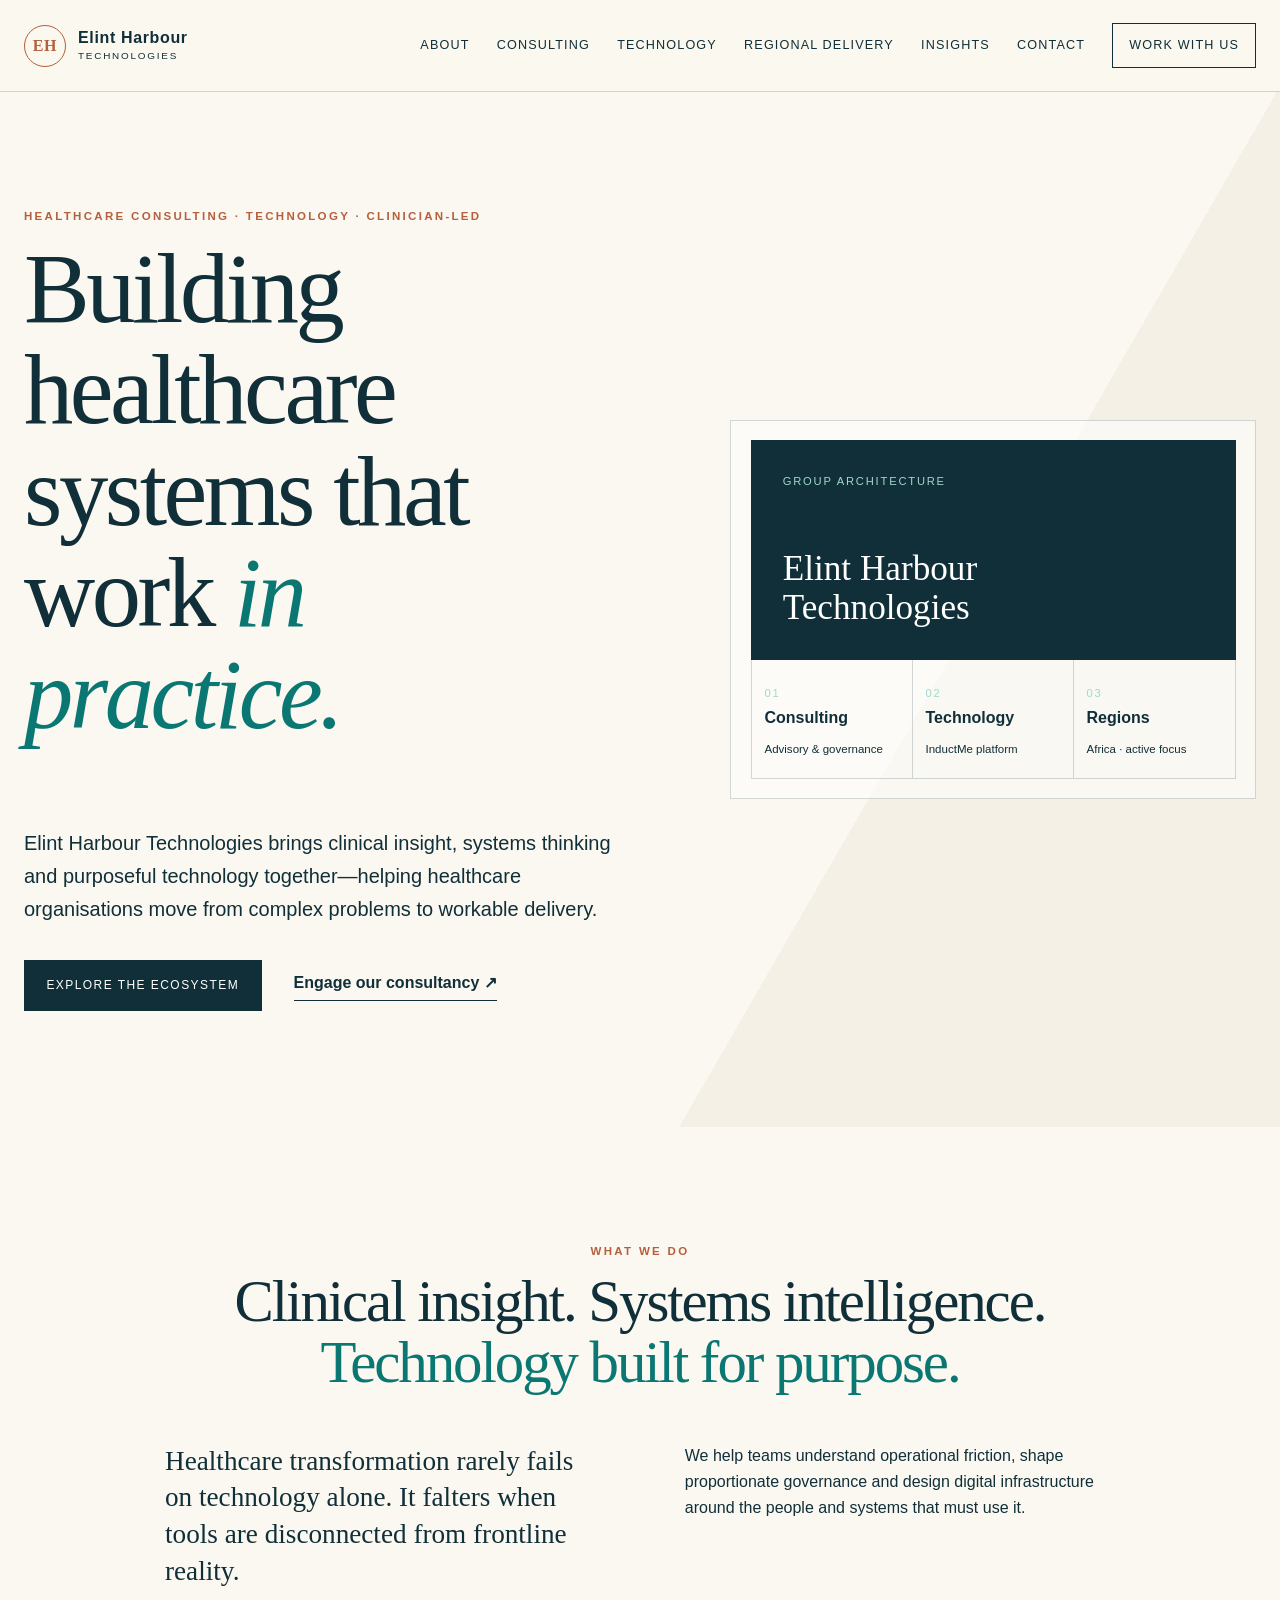
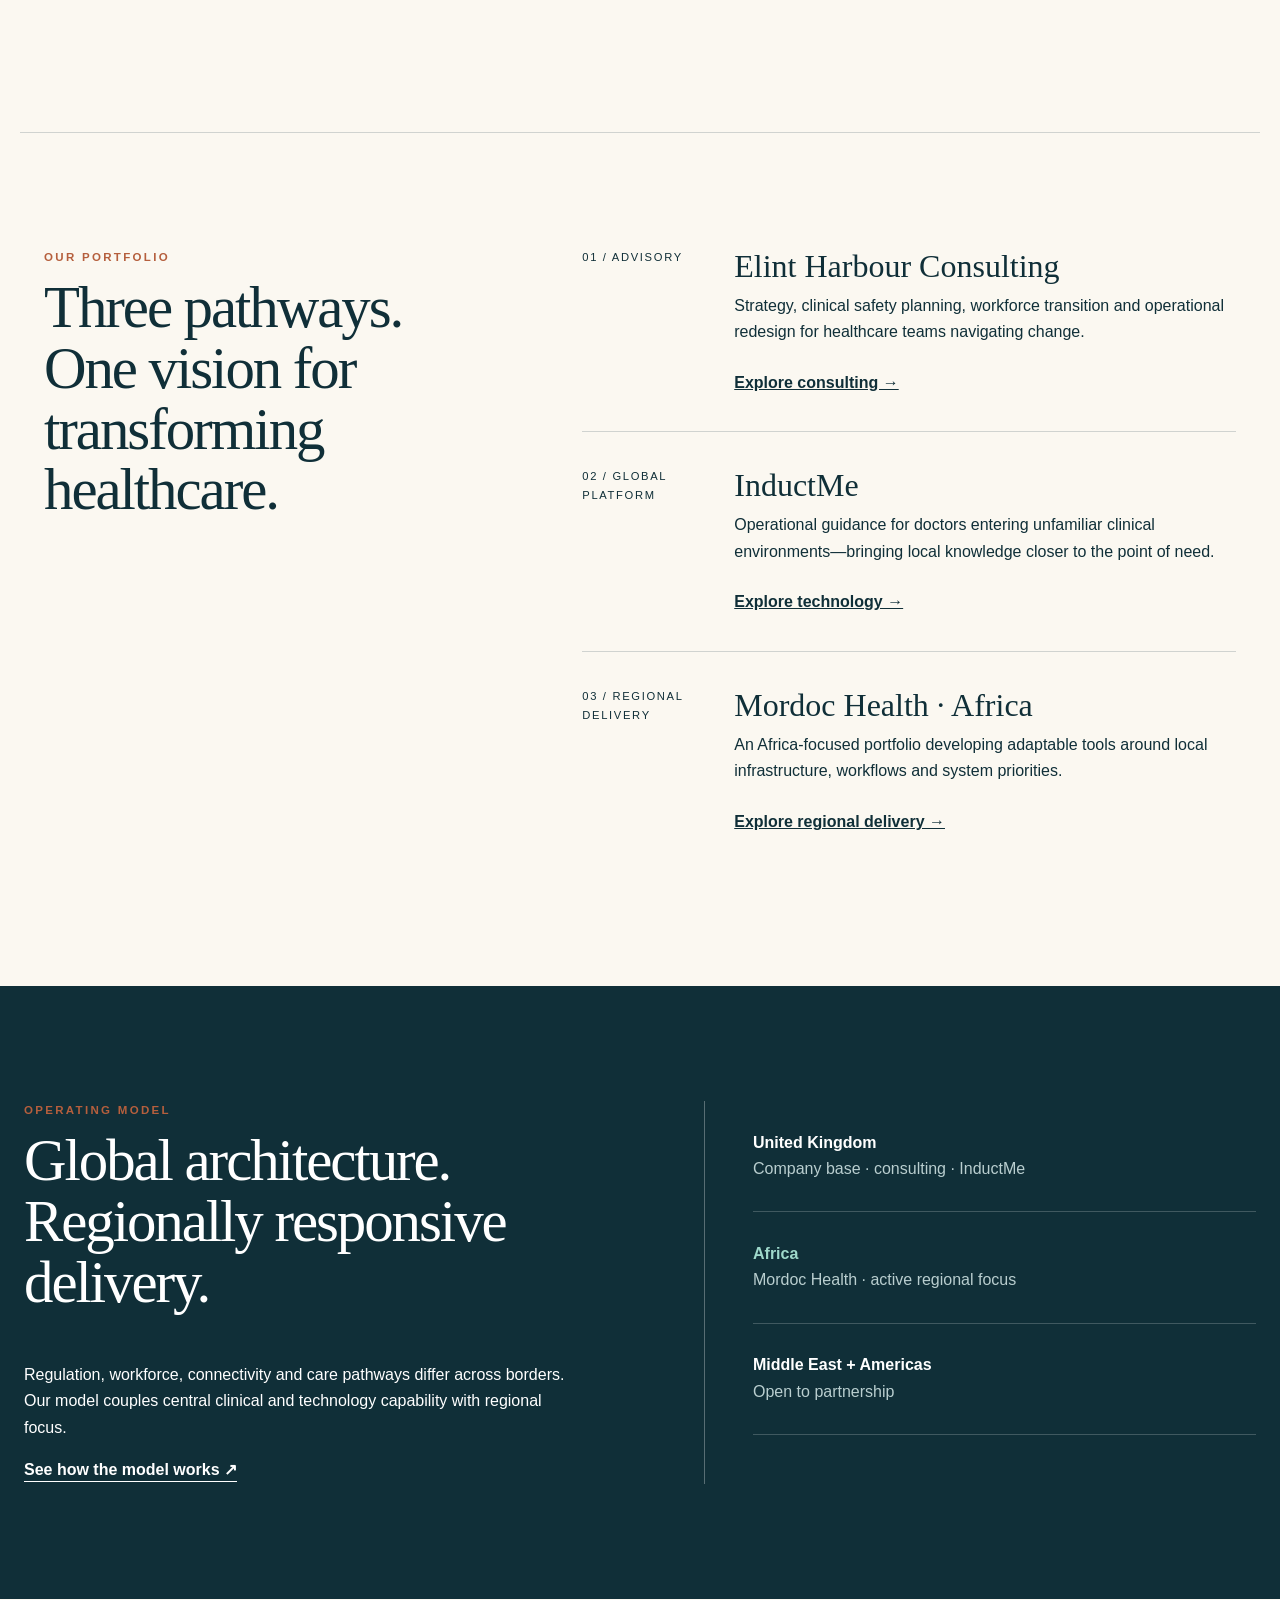
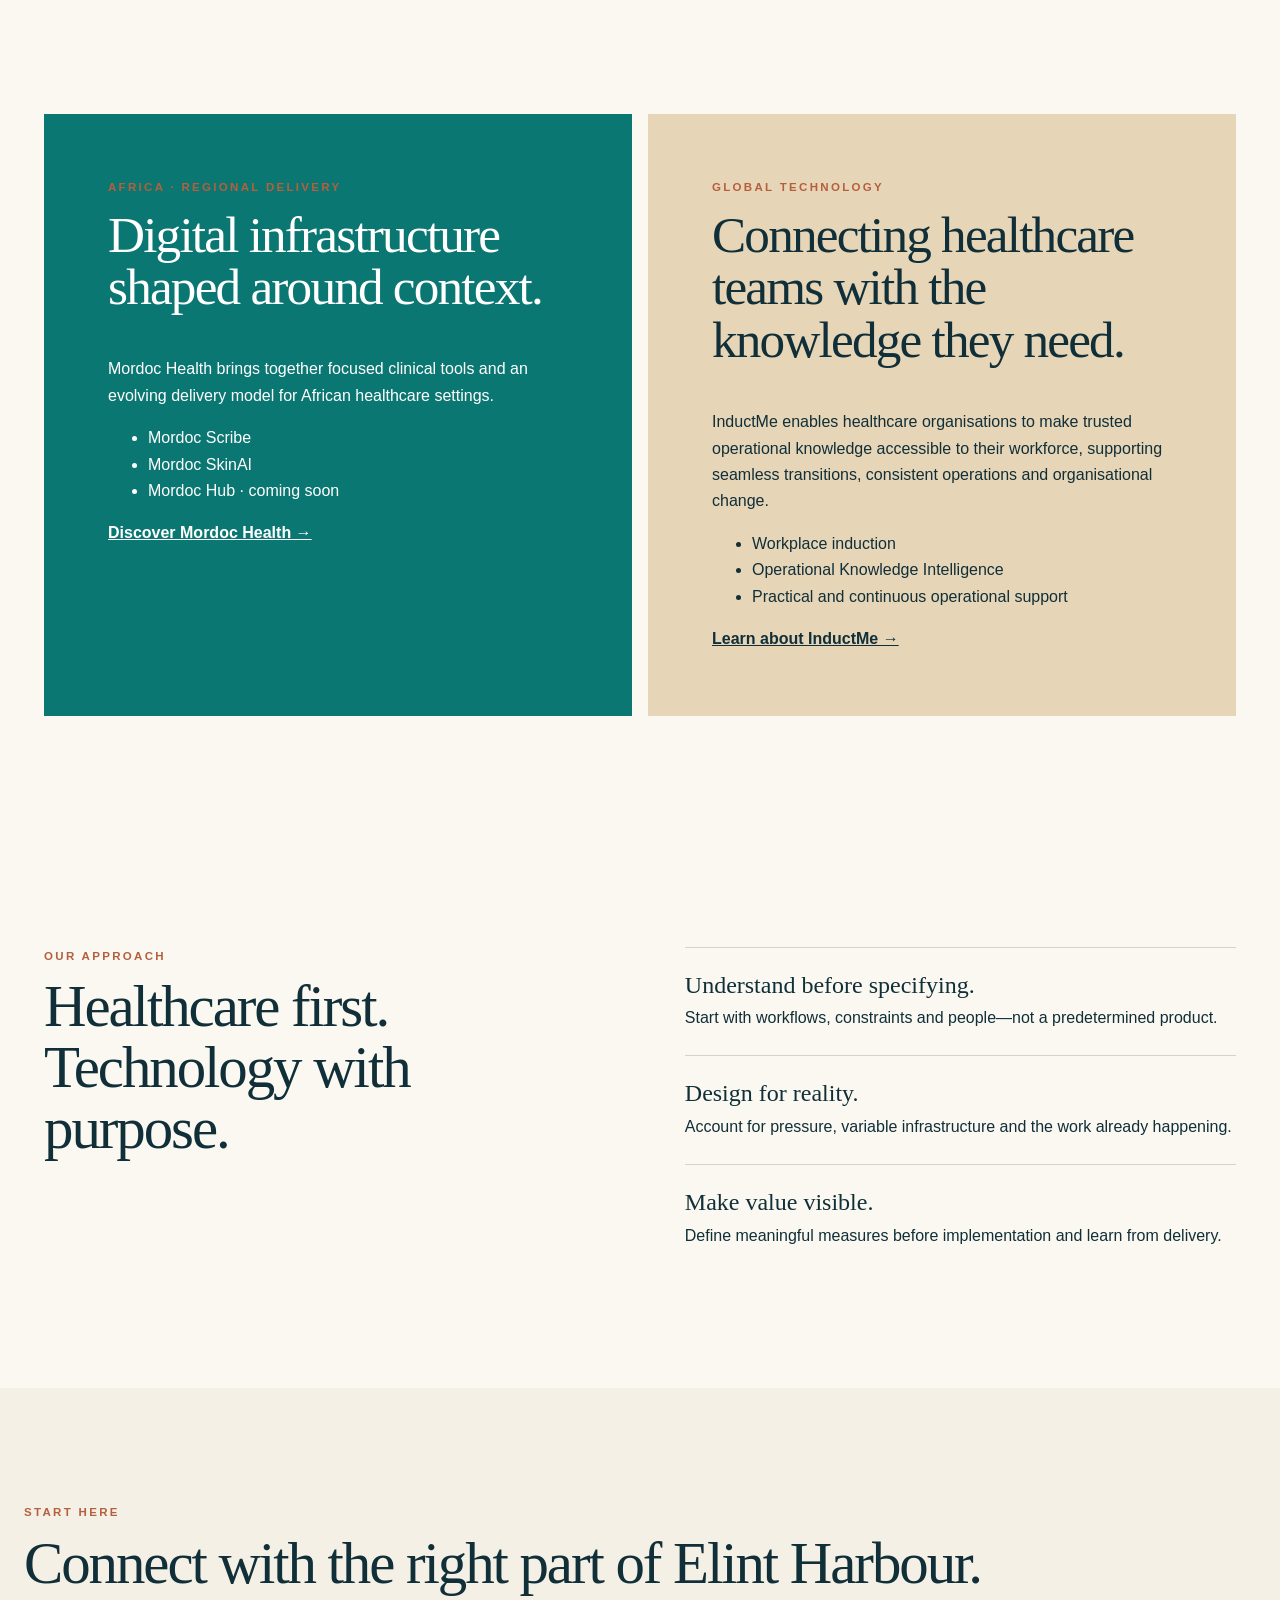
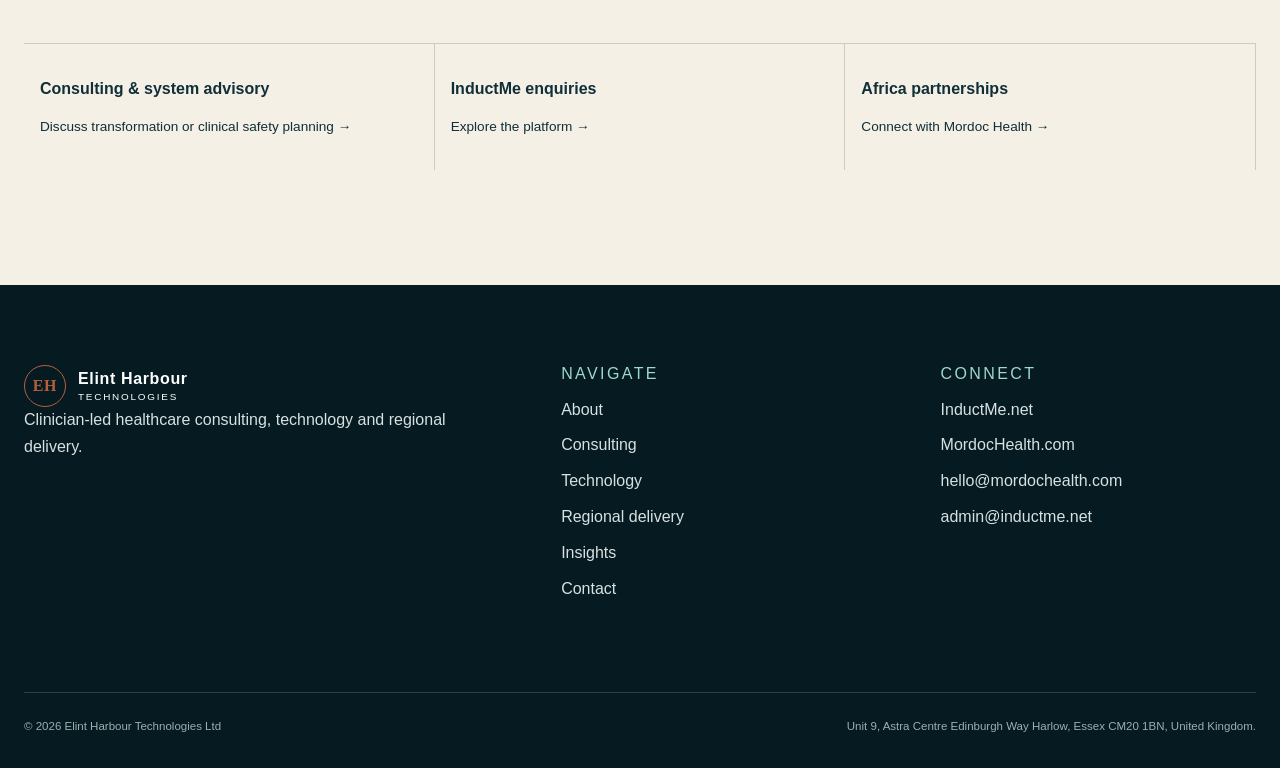
==== commit 3b40365c: "Update portfolio section in index.html Replaced the old portfolio section with an updated version th" ====
--- a/index.html
+++ b/index.html
@@ -1,6 +1,6 @@
 <!doctype html><html lang="en-GB"><head><meta charset="utf-8"><meta name="viewport" content="width=device-width,initial-scale=1"><title>Elint Harbour Technologies | Healthcare systems that work in practice</title><meta name="description" content="Clinician-led healthcare consulting, technology and regional delivery."><meta name="theme-color" content="#102f38"><link rel="stylesheet" href="assets/css/site.css"><script defer src="assets/js/site.js"></script></head><body><a class="skip" href="#main">Skip to content</a><header class="site-header"><a class="brand" href=""><span class="brand-mark">EH</span><span>Elint Harbour<small>Technologies</small></span></a><button class="menu" type="button" aria-expanded="false" aria-controls="primary-nav"><span>Menu</span><i></i></button><nav id="primary-nav" aria-label="Primary navigation"><a href="about/">About</a><a href="consulting/">Consulting</a><a href="technology/">Technology</a><a href="regional-delivery/">Regional delivery</a><a href="insights/">Insights</a><a href="contact/">Contact</a><a class="nav-cta" href="contact/">Work with us</a></nav></header><main id="main"><section class="home-hero"><div class="hero-copy"><p class="eyebrow">Healthcare consulting · Technology · Clinician-led</p><h1>Building healthcare systems that work <em>in practice.</em></h1><p>Elint Harbour Technologies brings clinical insight, systems thinking and purposeful technology together—helping healthcare organisations move from complex problems to workable delivery.</p><div class="actions"><a class="button" href="#portfolio">Explore the ecosystem</a><a class="text-link" href="consulting/">Engage our consultancy <span>↗</span></a></div></div><div class="system-map" aria-label="Elint Harbour operating model"><div class="map-head"><span>Group architecture</span><strong>Elint Harbour<br>Technologies</strong></div><div class="map-grid"><a href="consulting/"><small>01</small><b>Consulting</b><span>Advisory & governance</span></a><a href="technology/"><small>02</small><b>Technology</b><span>InductMe platform</span></a><a href="regional-delivery/"><small>03</small><b>Regions</b><span>Africa · active focus</span></a></div></div></section>
 <section class="statement"><p class="eyebrow">What we do</p><h2>Clinical insight. Systems intelligence.<br><span>Technology built for purpose.</span></h2><div class="split"><p class="lead">Healthcare transformation rarely fails on technology alone. It falters when tools are disconnected from frontline reality.</p><p>We help teams understand operational friction, shape proportionate governance and design digital infrastructure around the people and systems that must use it.</p></div></section>
-<section class="pillars" id="portfolio"><div class="section-intro"><p class="eyebrow">Our portfolio</p><h2>Three pathways.<br> One vision for transforming healthcare./h2></div><div class="pillar-list"><article><span>01 / Advisory</span><h3>Elint Harbour Consulting</h3><p>Strategy, clinical safety planning, workforce transition and operational redesign for healthcare teams navigating change.</p><a href="consulting/">Explore consulting →</a></article><article><span>02 / Global platform</span><h3>InductMe</h3><p>Operational guidance for doctors entering unfamiliar clinical environments—bringing local knowledge closer to the point of need.</p><a href="technology/">Explore technology →</a></article><article><span>03 / Regional delivery</span><h3>Mordoc Health · Africa</h3><p>An Africa-focused portfolio developing adaptable tools around local infrastructure, workflows and system priorities.</p><a href="regional-delivery/">Explore regional delivery →</a></article></div></section>
+<section class="pillars" id="portfolio"><div class="section-intro"><p class="eyebrow">Our portfolio</p><h2>Three pathways.<br> One vision for transforming healthcare.</h2></div><div class="pillar-list"><article><span>01 / Advisory</span><h3>Elint Harbour Consulting</h3><p>Strategy, clinical safety planning, workforce transition and operational redesign for healthcare teams navigating change.</p><a href="consulting/">Explore consulting →</a></article><article><span>02 / Global platform</span><h3>InductMe</h3><p>Operational guidance for doctors entering unfamiliar clinical environments—bringing local knowledge closer to the point of need.</p><a href="technology/">Explore technology →</a></article><article><span>03 / Regional delivery</span><h3>Mordoc Health · Africa</h3><p>An Africa-focused portfolio developing adaptable tools around local infrastructure, workflows and system priorities.</p><a href="regional-delivery/">Explore regional delivery →</a></article></div></section>
 <section class="model"><div><p class="eyebrow">Operating model</p><h2>Global architecture.<br>Regionally responsive delivery.</h2><p>Regulation, workforce, connectivity and care pathways differ across borders. Our model couples central clinical and technology capability with regional focus.</p><a class="text-link light" href="regional-delivery/">See how the model works <span>↗</span></a></div><div class="geo-lines"><div><b>United Kingdom</b><span>Company base · consulting · InductMe</span></div><div class="active"><b>Africa</b><span>Mordoc Health · active regional focus</span></div><div><b>Middle East + Americas</b><span>Open to partnership</span></div></div></section>
 <section class="spotlight"><div class="spot-card teal"><p class="eyebrow">Africa · Regional delivery</p><h2>Digital infrastructure shaped around context.</h2><p>Mordoc Health brings together focused clinical tools and an evolving delivery model for African healthcare settings.</p><ul><li>Mordoc Scribe</li><li>Mordoc SkinAI</li><li>Mordoc Hub · coming soon</li></ul><a href="regional-delivery/">Discover Mordoc Health →</a></div><div class="spot-card sand"><p class="eyebrow">Global technology</p><h2>Connecting healthcare teams with the knowledge they need.</h2><p>InductMe enables healthcare organisations to make trusted operational knowledge accessible to their workforce, supporting seamless transitions, consistent operations and organisational change.</p><ul><li>Workplace induction</li><li>Operational Knowledge Intelligence</li><li>Practical and continuous operational support</li></ul><a href="technology/">Learn about InductMe →</a></div></section>
 <section class="principles"><div class="section-intro"><p class="eyebrow">Our approach</p><h2>Healthcare first.<br>Technology with purpose.</h2></div><ol><li><b>Understand before specifying.</b><span>Start with workflows, constraints and people—not a predetermined product.</span></li><li><b>Design for reality.</b><span>Account for pressure, variable infrastructure and the work already happening.</span></li><li><b>Make value visible.</b><span>Define meaningful measures before implementation and learn from delivery.</span></li></ol></section>
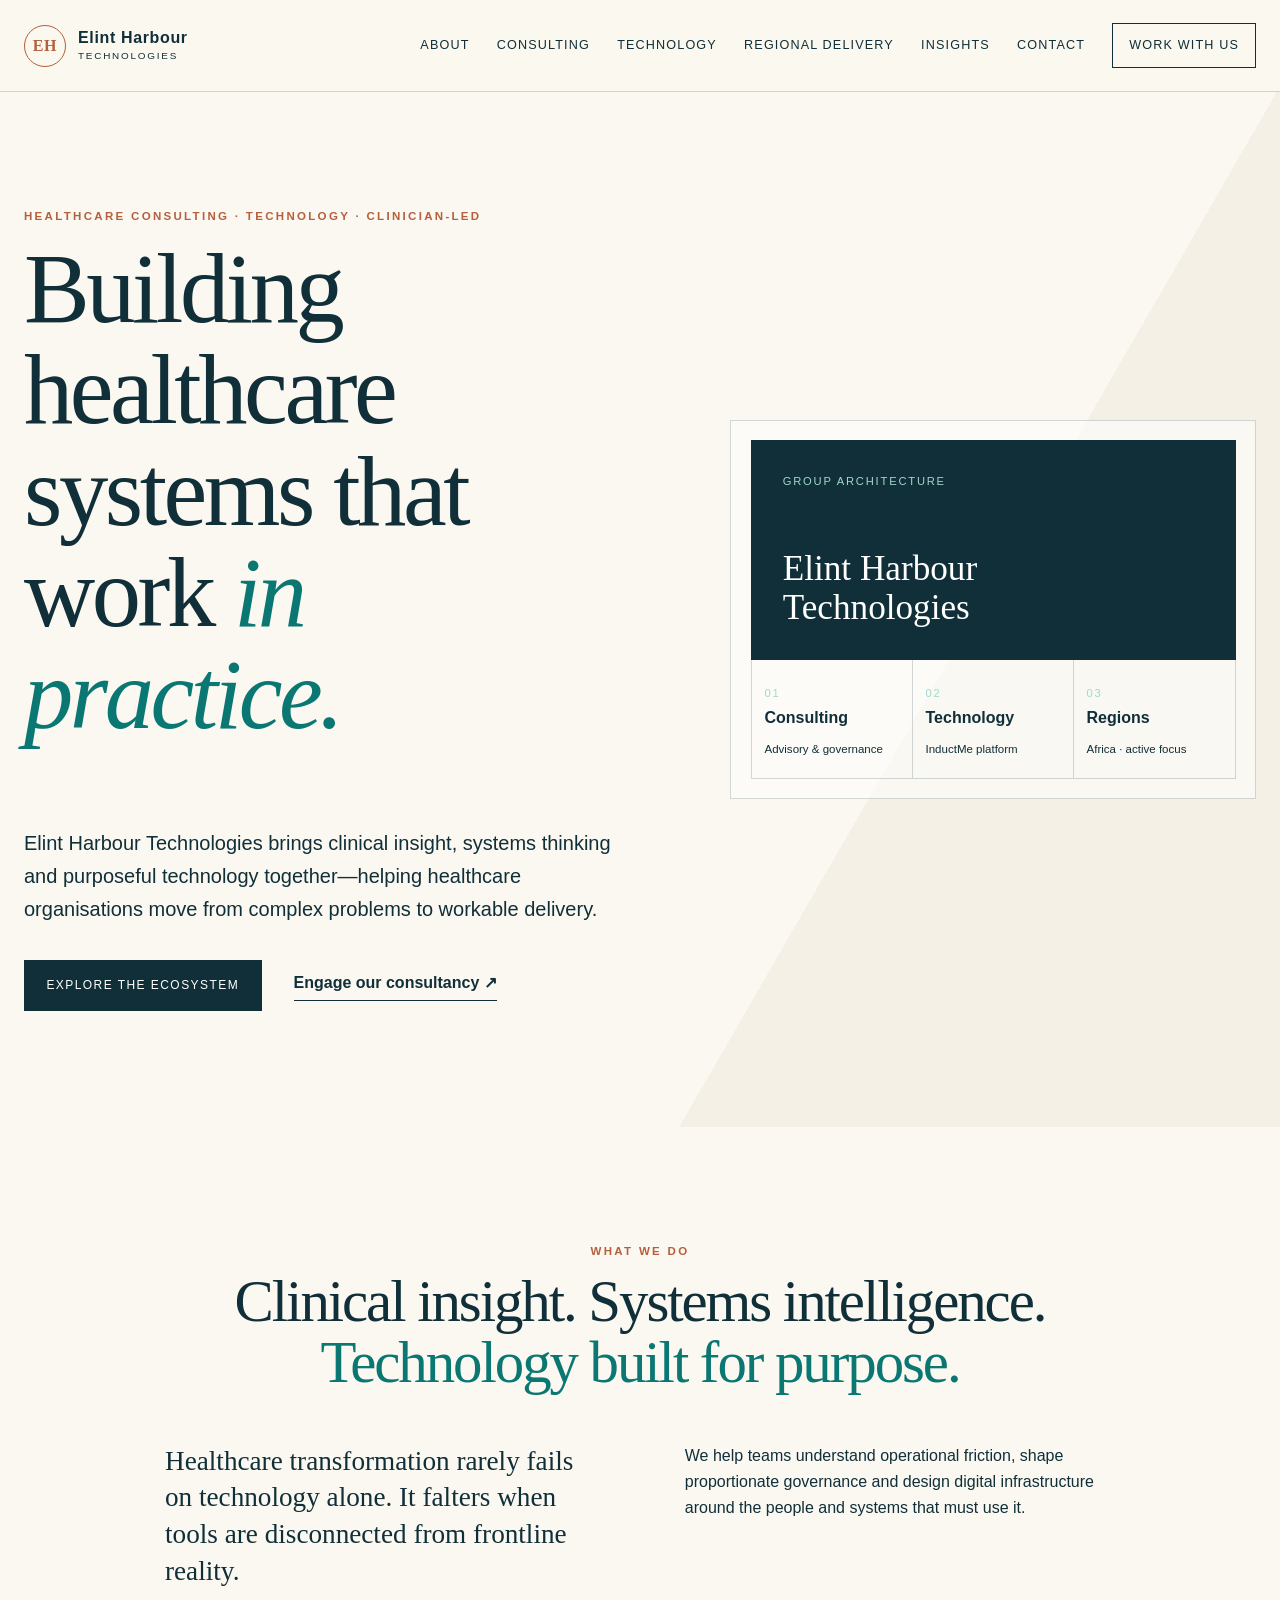
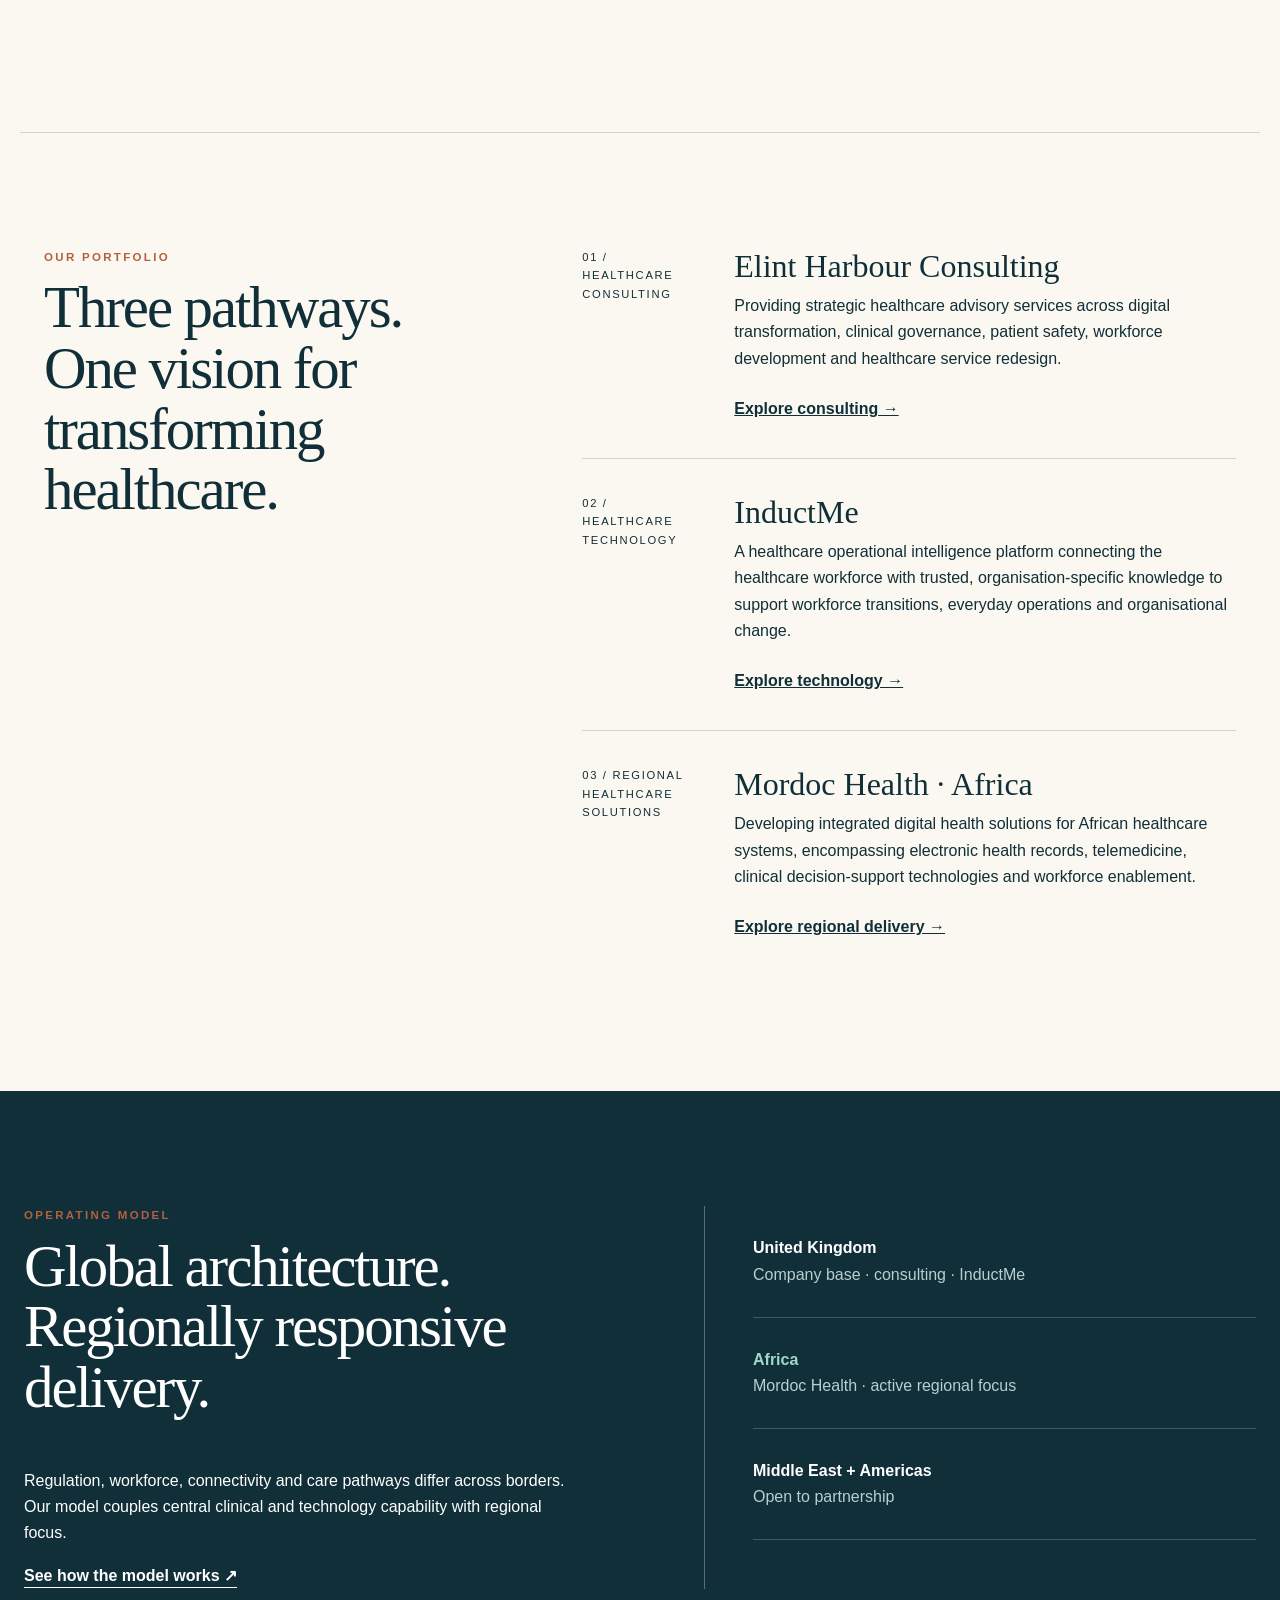
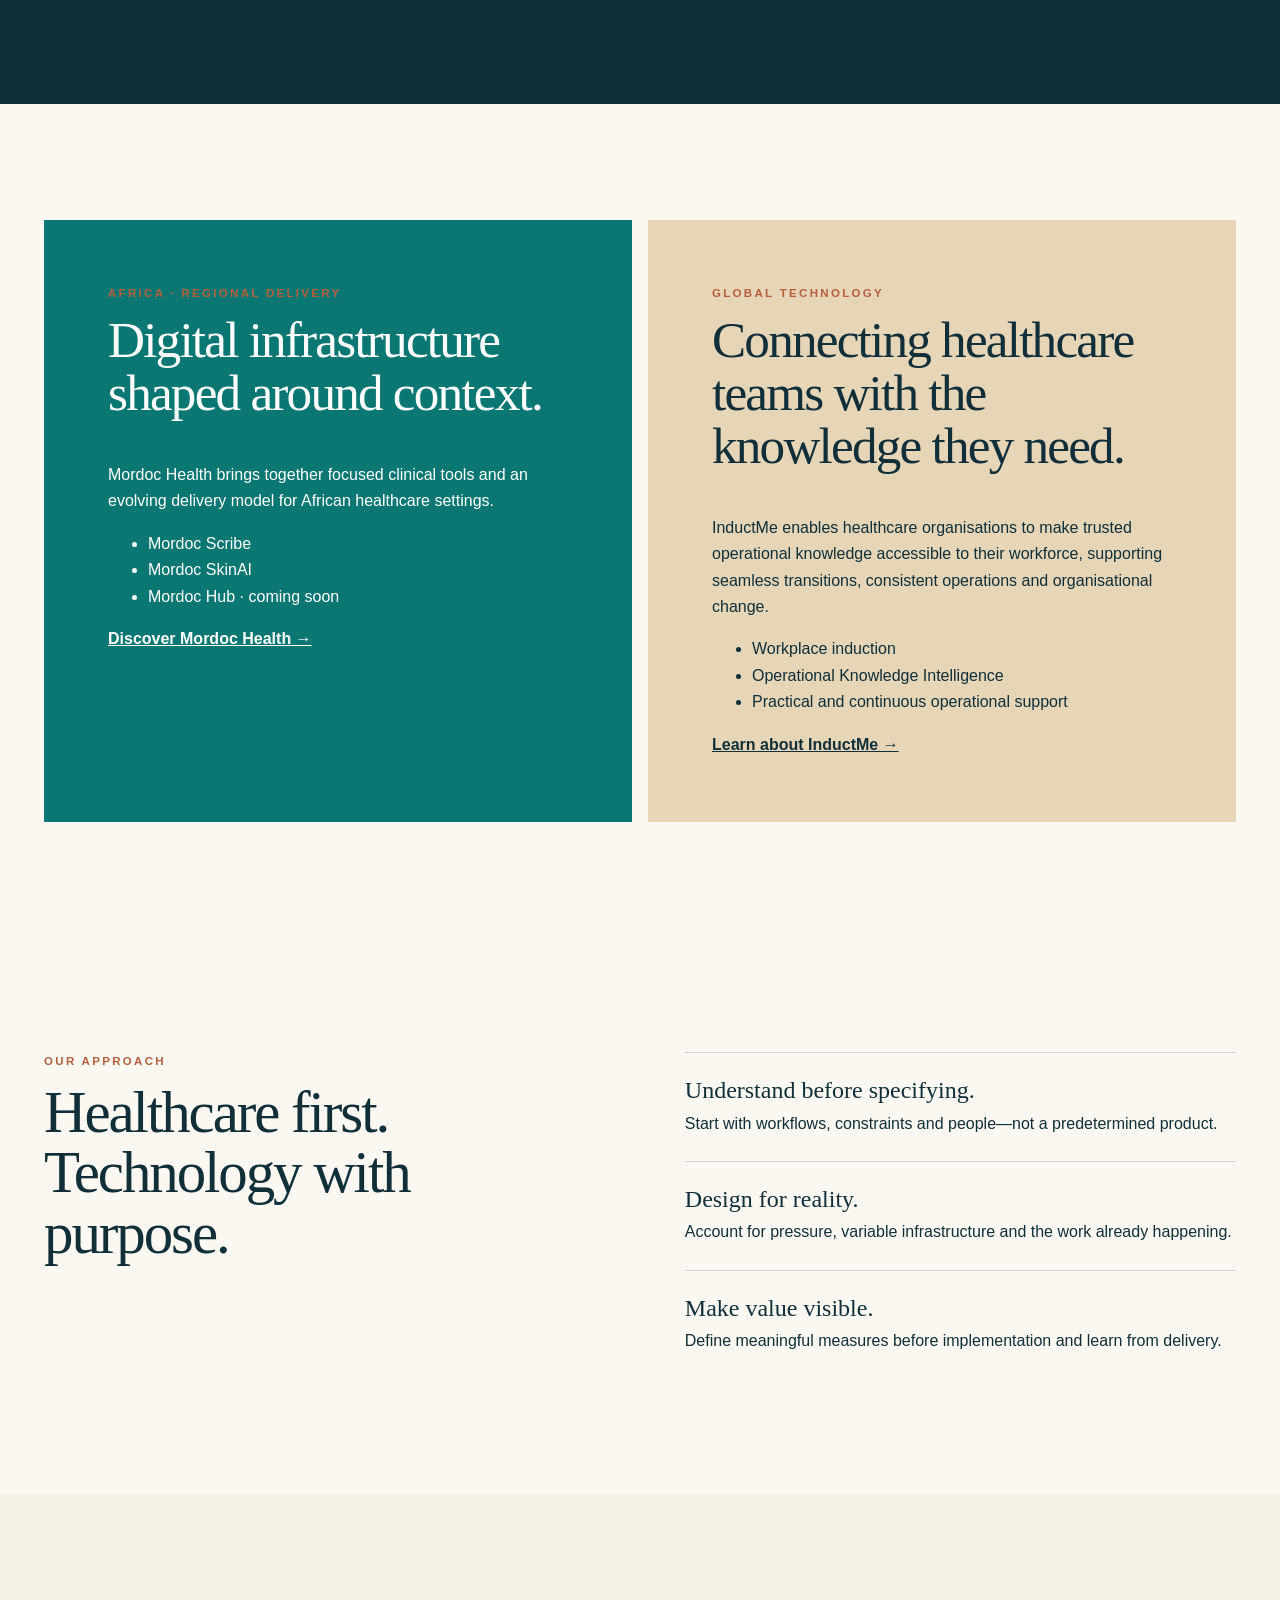
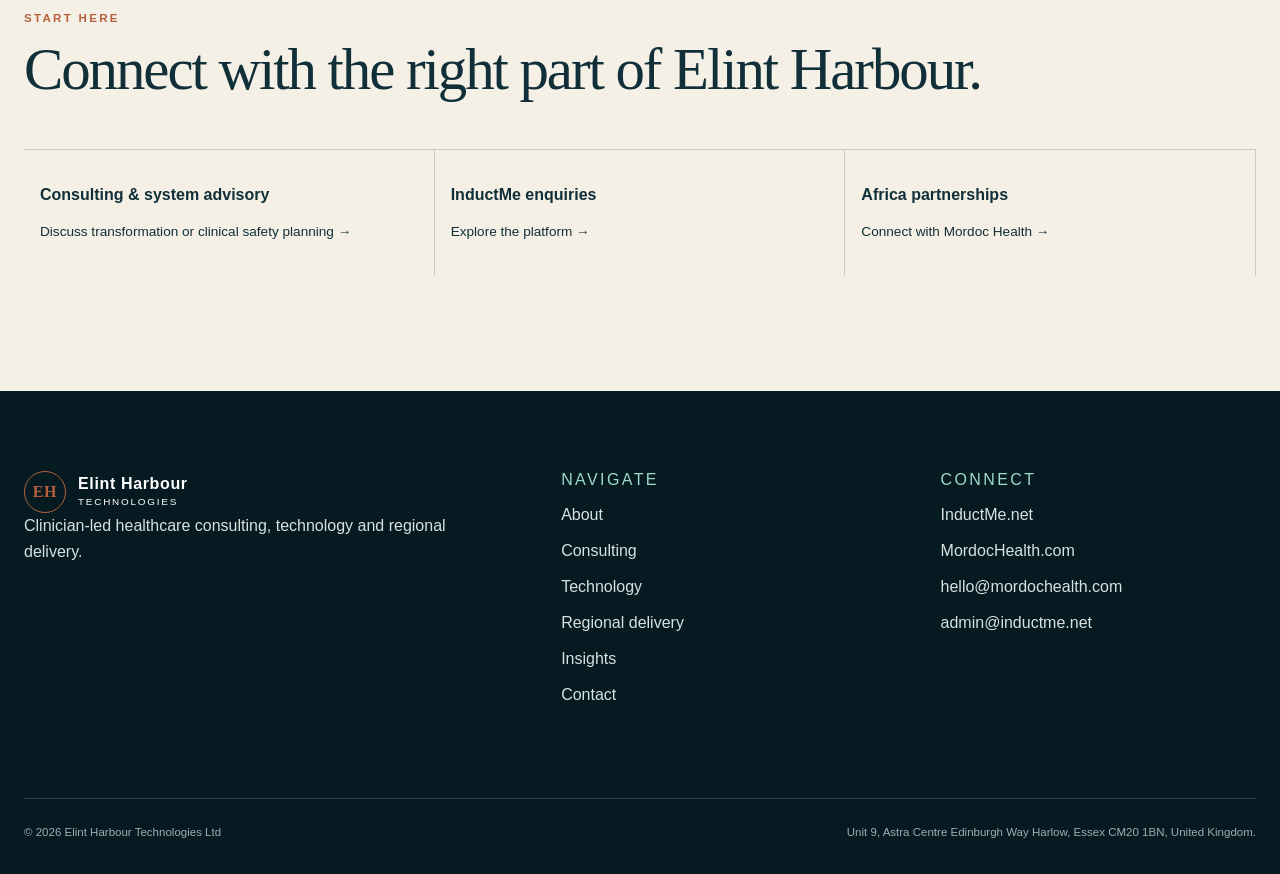
==== commit 8621e5d7: "Refine healthcare portfolio descriptions" ====
--- a/index.html
+++ b/index.html
@@ -1,6 +1,6 @@
 <!doctype html><html lang="en-GB"><head><meta charset="utf-8"><meta name="viewport" content="width=device-width,initial-scale=1"><title>Elint Harbour Technologies | Healthcare systems that work in practice</title><meta name="description" content="Clinician-led healthcare consulting, technology and regional delivery."><meta name="theme-color" content="#102f38"><link rel="stylesheet" href="assets/css/site.css"><script defer src="assets/js/site.js"></script></head><body><a class="skip" href="#main">Skip to content</a><header class="site-header"><a class="brand" href=""><span class="brand-mark">EH</span><span>Elint Harbour<small>Technologies</small></span></a><button class="menu" type="button" aria-expanded="false" aria-controls="primary-nav"><span>Menu</span><i></i></button><nav id="primary-nav" aria-label="Primary navigation"><a href="about/">About</a><a href="consulting/">Consulting</a><a href="technology/">Technology</a><a href="regional-delivery/">Regional delivery</a><a href="insights/">Insights</a><a href="contact/">Contact</a><a class="nav-cta" href="contact/">Work with us</a></nav></header><main id="main"><section class="home-hero"><div class="hero-copy"><p class="eyebrow">Healthcare consulting · Technology · Clinician-led</p><h1>Building healthcare systems that work <em>in practice.</em></h1><p>Elint Harbour Technologies brings clinical insight, systems thinking and purposeful technology together—helping healthcare organisations move from complex problems to workable delivery.</p><div class="actions"><a class="button" href="#portfolio">Explore the ecosystem</a><a class="text-link" href="consulting/">Engage our consultancy <span>↗</span></a></div></div><div class="system-map" aria-label="Elint Harbour operating model"><div class="map-head"><span>Group architecture</span><strong>Elint Harbour<br>Technologies</strong></div><div class="map-grid"><a href="consulting/"><small>01</small><b>Consulting</b><span>Advisory & governance</span></a><a href="technology/"><small>02</small><b>Technology</b><span>InductMe platform</span></a><a href="regional-delivery/"><small>03</small><b>Regions</b><span>Africa · active focus</span></a></div></div></section>
 <section class="statement"><p class="eyebrow">What we do</p><h2>Clinical insight. Systems intelligence.<br><span>Technology built for purpose.</span></h2><div class="split"><p class="lead">Healthcare transformation rarely fails on technology alone. It falters when tools are disconnected from frontline reality.</p><p>We help teams understand operational friction, shape proportionate governance and design digital infrastructure around the people and systems that must use it.</p></div></section>
-<section class="pillars" id="portfolio"><div class="section-intro"><p class="eyebrow">Our portfolio</p><h2>Three pathways.<br> One vision for transforming healthcare.</h2></div><div class="pillar-list"><article><span>01 / Advisory</span><h3>Elint Harbour Consulting</h3><p>Strategy, clinical safety planning, workforce transition and operational redesign for healthcare teams navigating change.</p><a href="consulting/">Explore consulting →</a></article><article><span>02 / Global platform</span><h3>InductMe</h3><p>Operational guidance for doctors entering unfamiliar clinical environments—bringing local knowledge closer to the point of need.</p><a href="technology/">Explore technology →</a></article><article><span>03 / Regional delivery</span><h3>Mordoc Health · Africa</h3><p>An Africa-focused portfolio developing adaptable tools around local infrastructure, workflows and system priorities.</p><a href="regional-delivery/">Explore regional delivery →</a></article></div></section>
+<section class="pillars" id="portfolio"><div class="section-intro"><p class="eyebrow">Our portfolio</p><h2>Three pathways.<br> One vision for transforming healthcare.</h2></div><div class="pillar-list"><article><span>01 / Healthcare consulting</span><h3>Elint Harbour Consulting</h3><p>Providing strategic healthcare advisory services across digital transformation, clinical governance, patient safety, workforce development and healthcare service redesign.</p><a href="consulting/">Explore consulting →</a></article><article><span>02 / Healthcare technology</span><h3>InductMe</h3><p>A healthcare operational intelligence platform connecting the healthcare workforce with trusted, organisation-specific knowledge to support workforce transitions, everyday operations and organisational change.</p><a href="technology/">Explore technology →</a></article><article><span>03 / Regional healthcare solutions</span><h3>Mordoc Health · Africa</h3><p>Developing integrated digital health solutions for African healthcare systems, encompassing electronic health records, telemedicine, clinical decision-support technologies and workforce enablement.</p><a href="regional-delivery/">Explore regional delivery →</a></article></div></section>
 <section class="model"><div><p class="eyebrow">Operating model</p><h2>Global architecture.<br>Regionally responsive delivery.</h2><p>Regulation, workforce, connectivity and care pathways differ across borders. Our model couples central clinical and technology capability with regional focus.</p><a class="text-link light" href="regional-delivery/">See how the model works <span>↗</span></a></div><div class="geo-lines"><div><b>United Kingdom</b><span>Company base · consulting · InductMe</span></div><div class="active"><b>Africa</b><span>Mordoc Health · active regional focus</span></div><div><b>Middle East + Americas</b><span>Open to partnership</span></div></div></section>
 <section class="spotlight"><div class="spot-card teal"><p class="eyebrow">Africa · Regional delivery</p><h2>Digital infrastructure shaped around context.</h2><p>Mordoc Health brings together focused clinical tools and an evolving delivery model for African healthcare settings.</p><ul><li>Mordoc Scribe</li><li>Mordoc SkinAI</li><li>Mordoc Hub · coming soon</li></ul><a href="regional-delivery/">Discover Mordoc Health →</a></div><div class="spot-card sand"><p class="eyebrow">Global technology</p><h2>Connecting healthcare teams with the knowledge they need.</h2><p>InductMe enables healthcare organisations to make trusted operational knowledge accessible to their workforce, supporting seamless transitions, consistent operations and organisational change.</p><ul><li>Workplace induction</li><li>Operational Knowledge Intelligence</li><li>Practical and continuous operational support</li></ul><a href="technology/">Learn about InductMe →</a></div></section>
 <section class="principles"><div class="section-intro"><p class="eyebrow">Our approach</p><h2>Healthcare first.<br>Technology with purpose.</h2></div><ol><li><b>Understand before specifying.</b><span>Start with workflows, constraints and people—not a predetermined product.</span></li><li><b>Design for reality.</b><span>Account for pressure, variable infrastructure and the work already happening.</span></li><li><b>Make value visible.</b><span>Define meaningful measures before implementation and learn from delivery.</span></li></ol></section>
